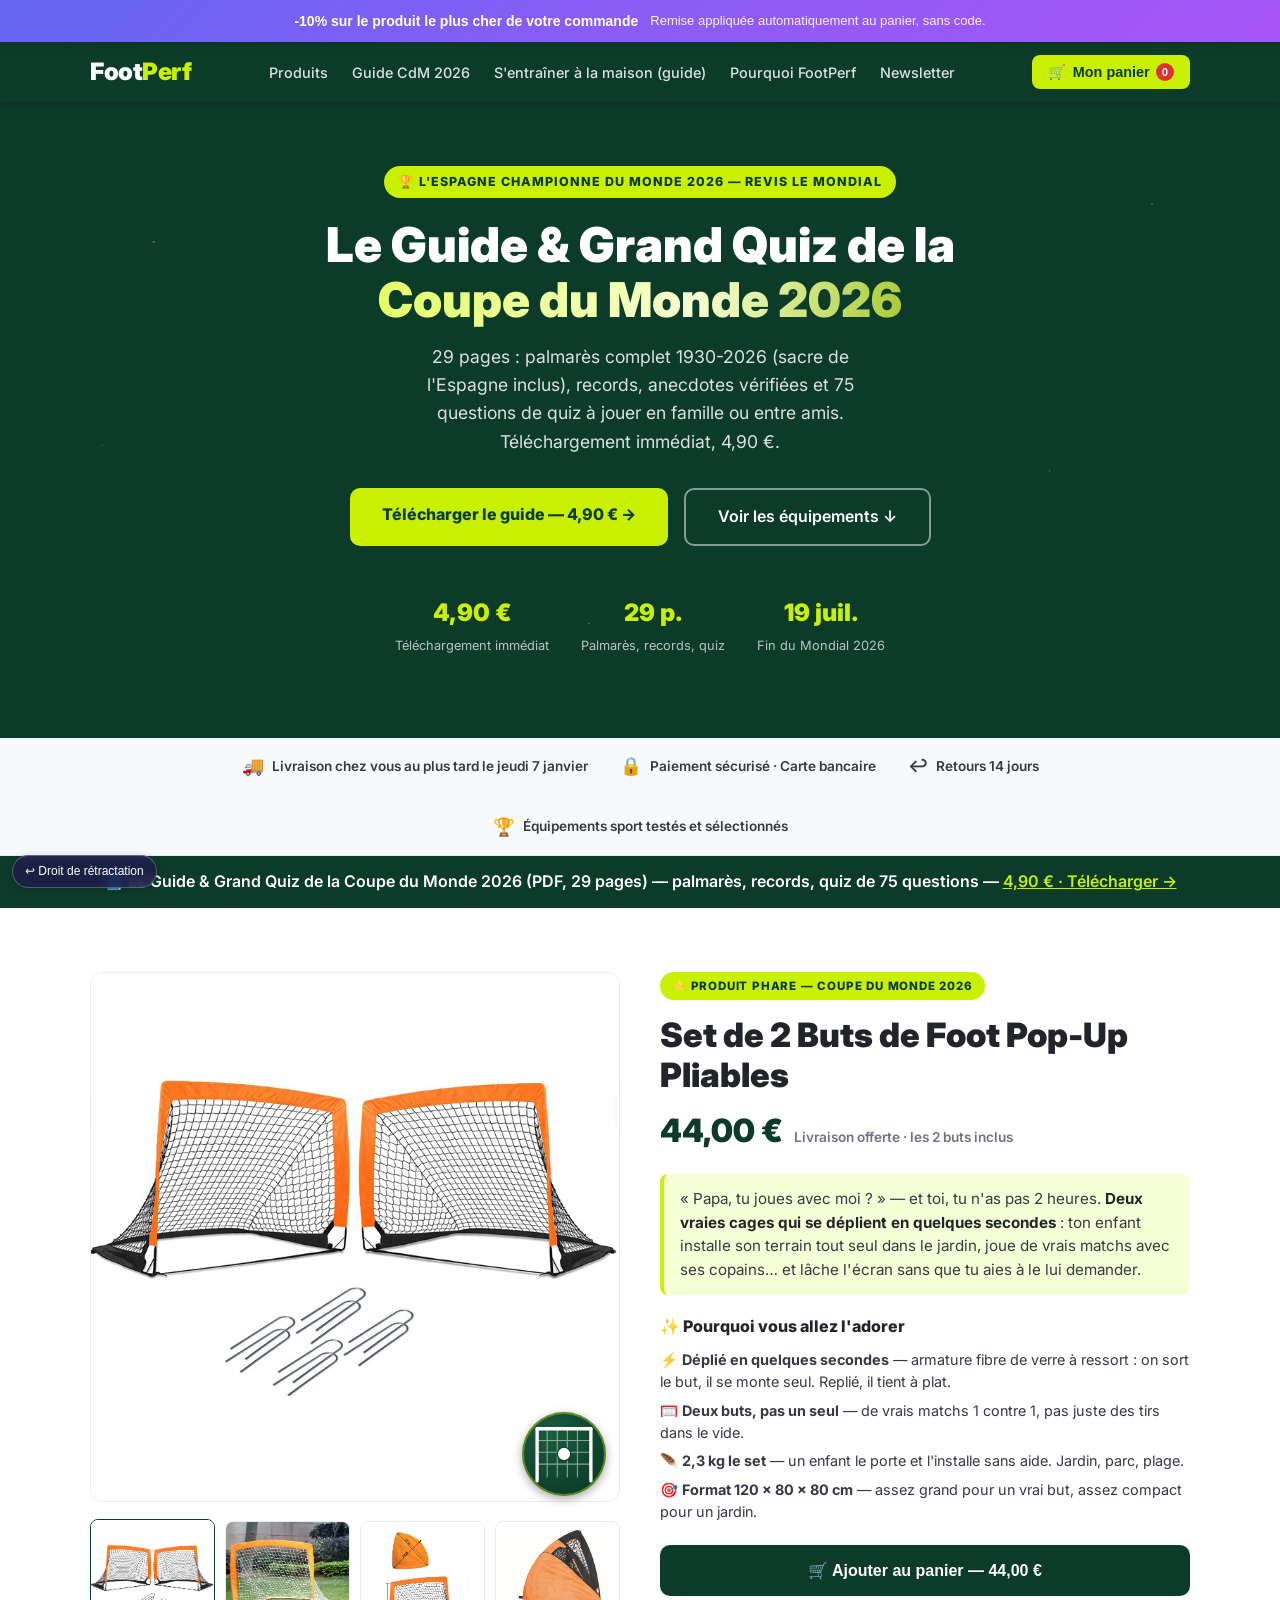
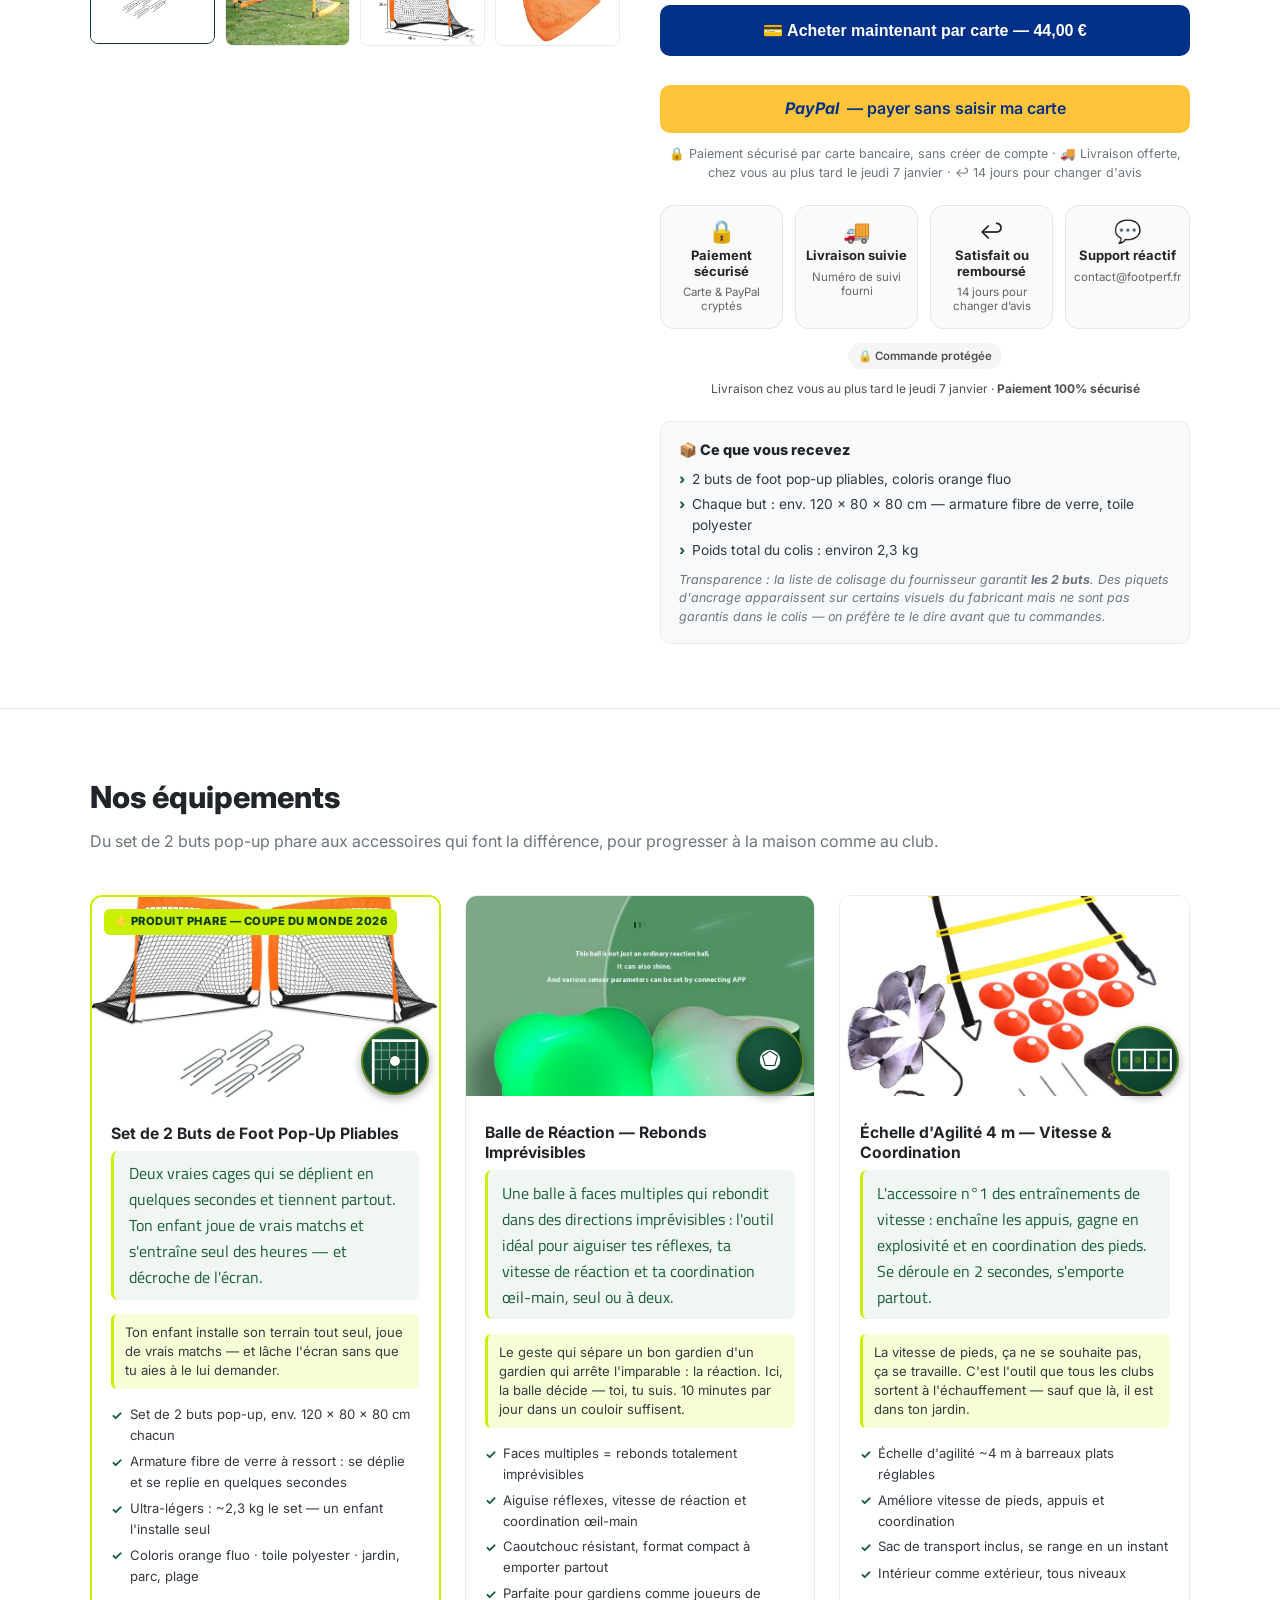
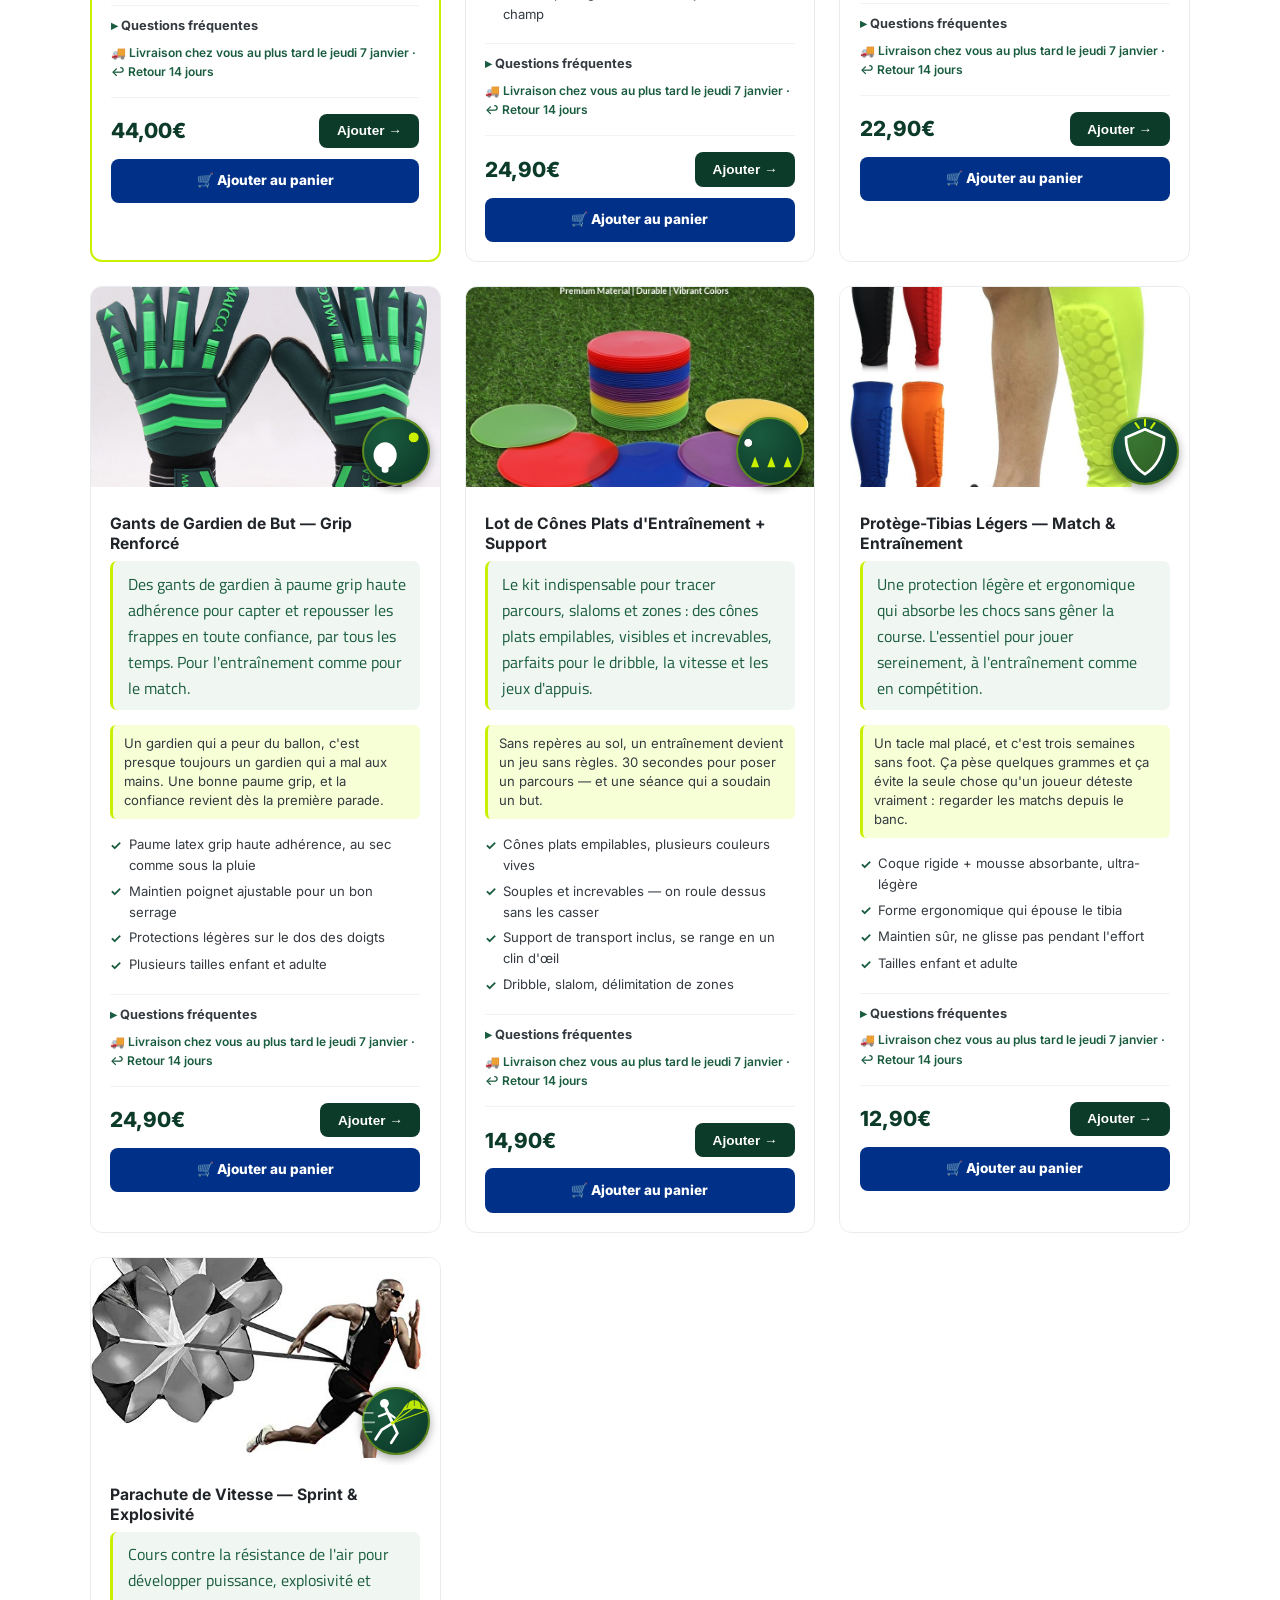
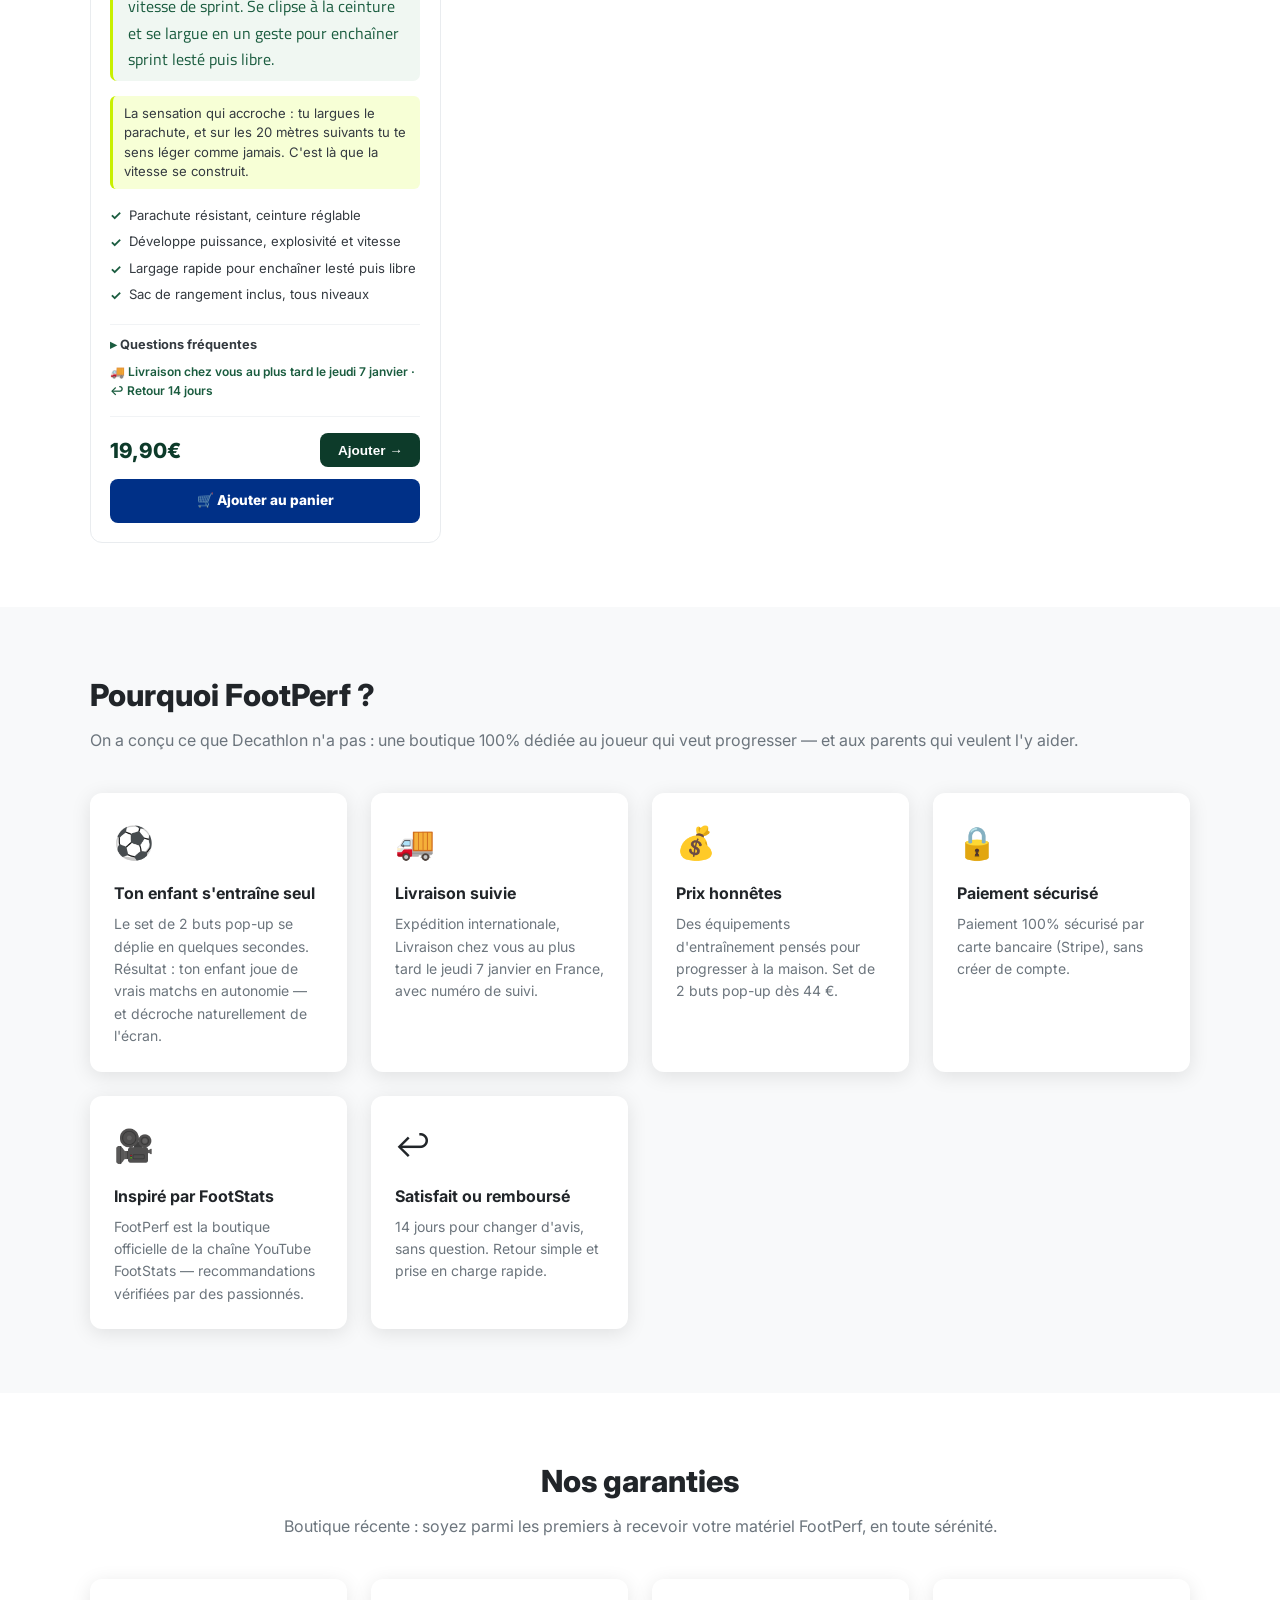
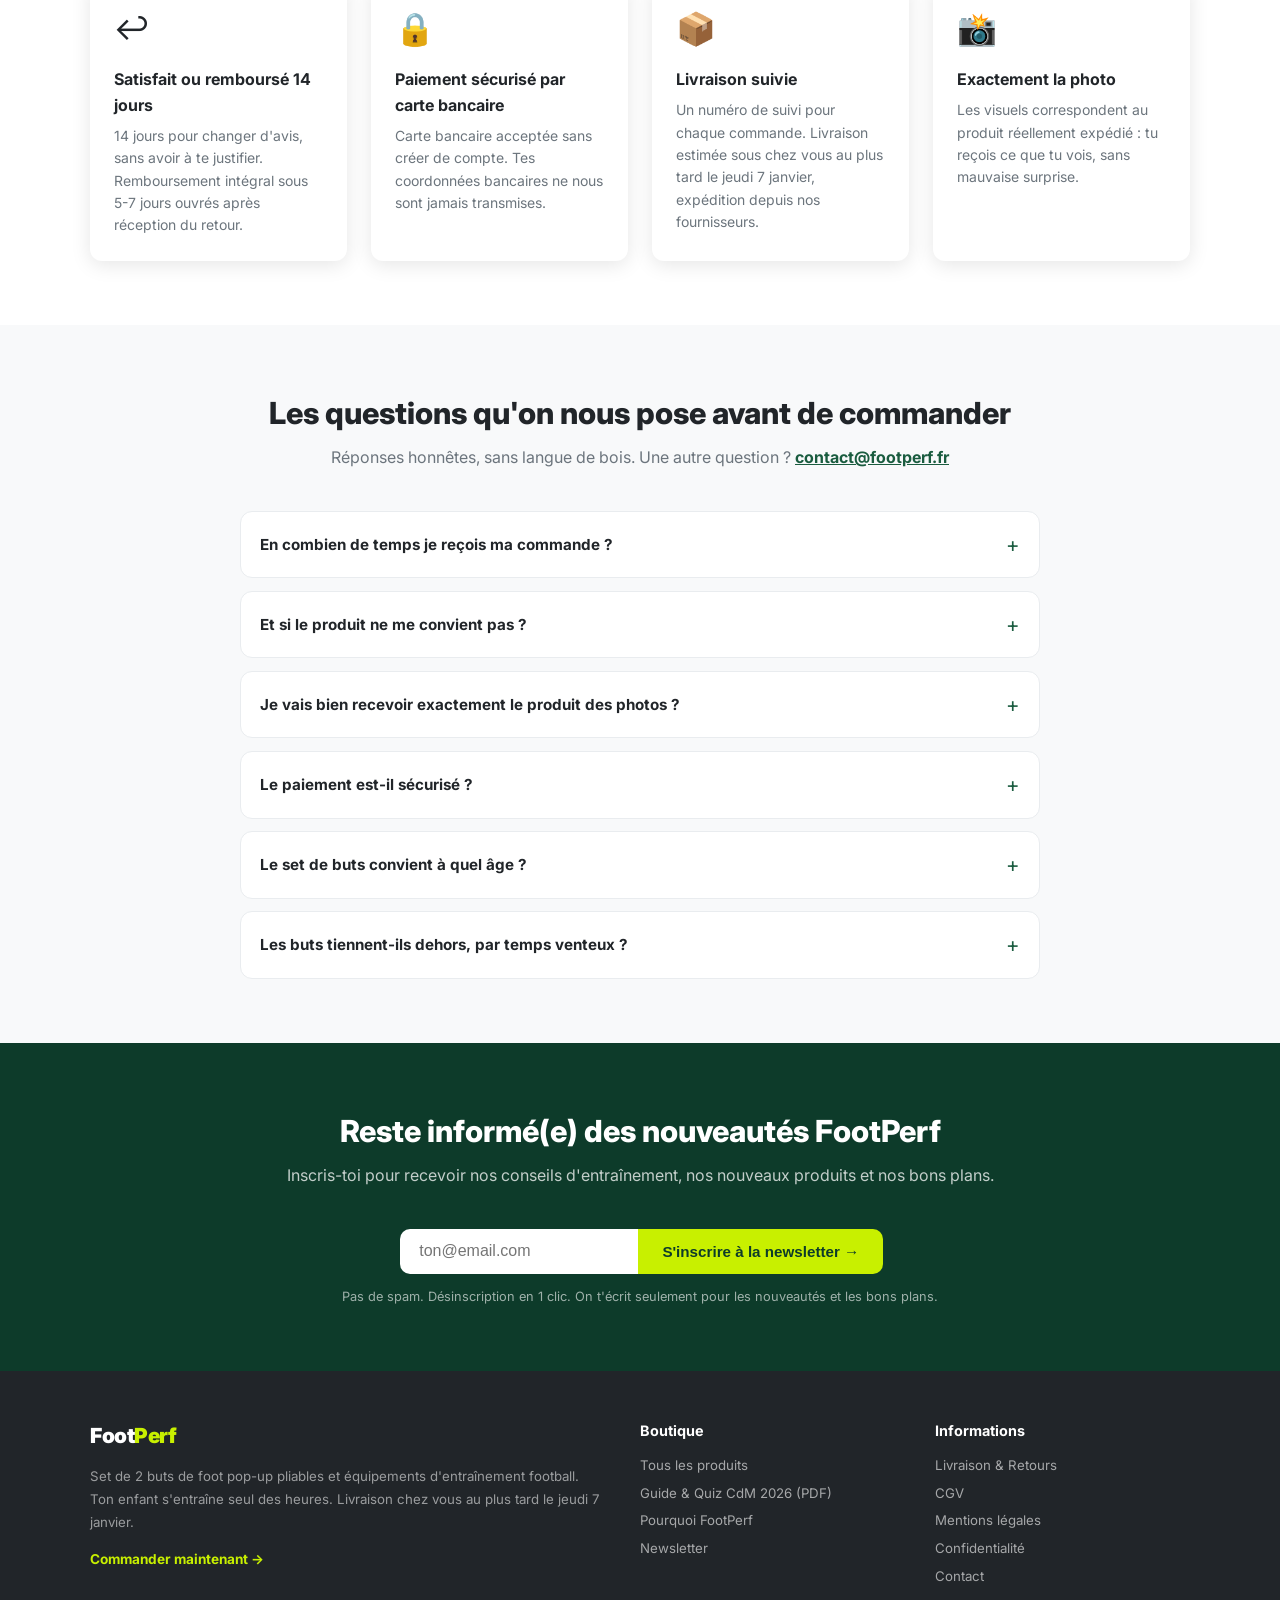
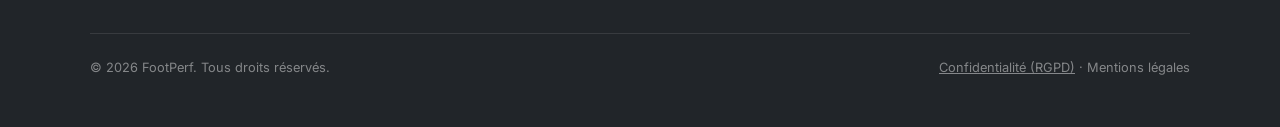
==== index.html @ 06ba89dc "Fix rendu mobile pages de vente : pastille retractation, rail CB, en-tetes, prix, CGV - bos-retracta" ====
﻿<!DOCTYPE html>
<html lang="fr">
<head>
  <meta name="p:domain_verify" content="f614497d2de644c79407472c67655ab1"/>
  <meta charset="UTF-8">
  <meta name="viewport" content="width=device-width, initial-scale=1.0">
  <title>FootPerf — Set de 2 Buts de Foot Pop-Up Pliables | Coupe du Monde 2026</title>
  <link rel="icon" href="data:image/svg+xml,<svg xmlns=%22http://www.w3.org/2000/svg%22 viewBox=%220 0 100 100%22><text y=%22.9em%22 font-size=%2290%22>⚽</text></svg>">
  <meta name="description" content="Set de 2 buts de foot pop-up pliables : ton enfant s'entraîne seul des heures et décroche de l'écran. Équipements d'entraînement football, Coupe du Monde 2026. Livraison estimée 12 à 20 jours ouvrés. Marque FootPerf.">
  <meta property="og:title" content="FootPerf — Set de 2 Buts de Foot Pop-Up Pliables | Coupe du Monde 2026">
  <meta property="og:description" content="Ton enfant s'entraîne seul des heures et décroche de l'écran. Set de 2 buts pop-up pliables, montés en quelques secondes. Livraison estimée 12 à 20 jours ouvrés, paiement 100% sécurisé.">
  <meta property="og:image" content="https://footperf.fr/img/but-popup-pliable.jpg">
  <meta property="og:url" content="https://footperf.fr/">
  <link rel="canonical" href="https://footperf.fr/">
  <link rel="preconnect" href="https://fonts.googleapis.com">
  <link rel="preconnect" href="https://fonts.gstatic.com" crossorigin>
  <link href="https://fonts.googleapis.com/css2?family=Inter:wght@400;500;600;700;800;900&family=Titillium+Web:wght@400;600&display=swap" rel="stylesheet">
  <style>
    *, *::before, *::after { box-sizing: border-box; margin: 0; padding: 0; }
    :root {
      --green: #0d3b2a;
      --green-light: #1a5c3f;
      --lime: #c8f000;
      --white: #ffffff;
      --gray-50: #f8f9fa;
      --gray-100: #f1f3f5;
      --gray-200: #e9ecef;
      --gray-600: #6c757d;
      --gray-800: #343a40;
      --gray-900: #212529;
      --red: #e03131;
      --radius: 12px;
      --shadow: 0 4px 20px rgba(0,0,0,0.10);
      --shadow-lg: 0 8px 40px rgba(0,0,0,0.14);
    }
    html { scroll-behavior: smooth; }
    body { font-family: 'Inter', sans-serif; color: var(--gray-900); background: var(--white); font-size: 16px; line-height: 1.6; }

    /* NAV */
    nav { background: var(--green); color: var(--white); padding: 0 1.5rem; position: sticky; top: 0; z-index: 100; box-shadow: 0 2px 12px rgba(0,0,0,0.25); }
    .nav-inner { max-width: 1100px; margin: 0 auto; display: flex; align-items: center; justify-content: space-between; height: 60px; }
    .logo { font-size: 1.5rem; font-weight: 900; color: var(--white); text-decoration: none; letter-spacing: -0.5px; }
    .logo span { color: var(--lime); }
    .nav-links { display: flex; gap: 1.5rem; }
    .nav-links a { color: rgba(255,255,255,0.85); text-decoration: none; font-size: 0.9rem; font-weight: 500; transition: color 0.2s; }
    .nav-links a:hover { color: var(--lime); }
    .mobile-cta-nav { display: none; background: var(--lime); color: var(--green); text-decoration: none; font-weight: 800; font-size: 0.8rem; padding: 0.5rem 0.85rem; border-radius: 8px; margin-left: auto; margin-right: 0.6rem; white-space: nowrap; }
    .cart-btn { background: var(--lime); color: var(--green); border: none; border-radius: 8px; padding: 0.5rem 1rem; font-weight: 700; font-size: 0.9rem; cursor: pointer; display: flex; align-items: center; gap: 0.4rem; transition: transform 0.15s; }
    .cart-btn:hover { transform: scale(1.05); }
    .cart-count { background: var(--red); color: white; border-radius: 50%; width: 18px; height: 18px; font-size: 0.7rem; display: flex; align-items: center; justify-content: center; font-weight: 700; }

    /* HERO */
    .hero { background: var(--green); color: var(--white); padding: 4rem 1.5rem 5rem; text-align: center; position: relative; overflow: hidden; }
    .hero::before { content: ''; position: absolute; inset: 0; background: url('https://images.pexels.com/photos/46798/the-ball-stadion-football-the-pitch-46798.jpeg?auto=compress&cs=tinysrgb&w=1400') center/cover; opacity: 0.15; }
    .hero-inner { max-width: 700px; margin: 0 auto; position: relative; }
    .hero-badge { display: inline-block; background: var(--lime); color: var(--green); font-size: 0.78rem; font-weight: 800; text-transform: uppercase; letter-spacing: 1px; padding: 0.35rem 0.9rem; border-radius: 100px; margin-bottom: 1.2rem; }
    .hero h1 { font-size: clamp(1.9rem, 5vw, 3rem); font-weight: 900; line-height: 1.15; margin-bottom: 1rem; }
    .hero h1 em { color: var(--lime); font-style: normal; }
    .hero p { font-size: 1.1rem; color: rgba(255,255,255,0.85); margin-bottom: 2rem; max-width: 500px; margin-left: auto; margin-right: auto; }
    .hero-cta { display: flex; gap: 1rem; justify-content: center; flex-wrap: wrap; }
    .btn-primary { background: var(--lime); color: var(--green); padding: 0.9rem 2rem; border-radius: 10px; font-weight: 800; font-size: 1rem; text-decoration: none; transition: transform 0.15s, box-shadow 0.15s; display: inline-block; }
    .btn-primary:hover { transform: translateY(-2px); box-shadow: 0 6px 20px rgba(200,240,0,0.4); }
    .btn-outline { background: transparent; color: var(--white); border: 2px solid rgba(255,255,255,0.5); padding: 0.9rem 2rem; border-radius: 10px; font-weight: 600; font-size: 1rem; text-decoration: none; transition: all 0.15s; display: inline-block; }
    .btn-outline:hover { border-color: var(--white); background: rgba(255,255,255,0.1); }
    .hero-stats { display: flex; gap: 2rem; justify-content: center; margin-top: 3rem; flex-wrap: wrap; }
    .hero-stat { text-align: center; }
    .hero-stat strong { display: block; font-size: 1.5rem; font-weight: 900; color: var(--lime); }
    .hero-stat span { font-size: 0.8rem; color: rgba(255,255,255,0.7); }

    /* TRUST BAR */
    .trust-bar { background: var(--gray-50); border-bottom: 1px solid var(--gray-200); padding: 0.9rem 1.5rem; }
    .trust-inner { max-width: 1100px; margin: 0 auto; display: flex; justify-content: center; gap: 2rem; flex-wrap: wrap; }
    .trust-item { display: flex; align-items: center; gap: 0.5rem; font-size: 0.85rem; font-weight: 600; color: var(--gray-800); }
    .trust-icon { font-size: 1.1rem; }

    /* SECTIONS */
    section { padding: 4rem 1.5rem; }
    .section-title { font-size: clamp(1.4rem, 3vw, 1.9rem); font-weight: 800; margin-bottom: 0.5rem; }
    .section-sub { color: var(--gray-600); font-size: 1rem; margin-bottom: 2.5rem; }
    .container { max-width: 1100px; margin: 0 auto; }

    /* PRODUCTS */
    #produits { background: var(--white); }
    .products-grid { display: grid; grid-template-columns: repeat(auto-fill, minmax(300px, 1fr)); gap: 1.5rem; }
    .product-card { border: 1px solid var(--gray-200); border-radius: var(--radius); overflow: hidden; transition: box-shadow 0.2s, transform 0.2s; background: var(--white); }
    .product-card:hover { box-shadow: var(--shadow-lg); transform: translateY(-3px); }
    .product-card.hero-product { border: 2px solid var(--lime); position: relative; }
    .hero-badge-card { position: absolute; top: 12px; left: 12px; background: var(--lime); color: var(--green); font-size: 0.7rem; font-weight: 800; text-transform: uppercase; padding: 0.25rem 0.6rem; border-radius: 6px; letter-spacing: 0.5px; z-index: 2; }
    .bundle-badge { position: absolute; top: 12px; left: 12px; background: #ff6b00; color: white; font-size: 0.7rem; font-weight: 800; text-transform: uppercase; padding: 0.25rem 0.6rem; border-radius: 6px; z-index: 2; }
    .product-img { width: 100%; height: 200px; object-fit: cover; background: var(--gray-100); }
    .photo-pending-tag { display: block; background: #fff3cd; color: #7a4d00; font-size: 0.72rem; font-weight: 700; text-align: center; padding: 0.4rem 0.6rem; border-bottom: 1px solid #f0ad4e; }
    .product-body { padding: 1.2rem; }
    .product-name { font-size: 0.98rem; font-weight: 700; margin-bottom: 0.4rem; line-height: 1.3; }
    .product-desc { font-size: 0.85rem; color: var(--gray-600); margin-bottom: 0.9rem; line-height: 1.5; }
    .product-features { list-style: none; margin-bottom: 1rem; }
    .product-features li { font-size: 0.82rem; color: var(--gray-800); padding: 0.15rem 0; display: flex; align-items: flex-start; gap: 0.4rem; }
    .product-features li::before { content: '✓'; color: var(--green-light); font-weight: 700; flex-shrink: 0; margin-top: 0.05rem; }
    .product-footer { display: flex; align-items: center; justify-content: space-between; margin-top: 1rem; border-top: 1px solid var(--gray-100); padding-top: 1rem; }
    .price-block { display: flex; align-items: baseline; gap: 0.5rem; }
    .price { font-size: 1.3rem; font-weight: 800; color: var(--green); }
    .add-to-cart { background: var(--green); color: var(--white); border: none; border-radius: 8px; padding: 0.6rem 1.1rem; font-weight: 700; font-size: 0.85rem; cursor: pointer; transition: background 0.15s, transform 0.15s; white-space: nowrap; }
    .add-to-cart:hover { background: var(--green-light); transform: scale(1.04); }
    .soon-tag { background: var(--gray-200); color: var(--gray-600); font-weight: 700; font-size: 0.8rem; padding: 0.5rem 0.9rem; border-radius: 8px; white-space: nowrap; }
    .delivery-tag { font-size: 0.75rem; color: var(--green-light); font-weight: 600; margin-top: 0.4rem; }

    /* BIENTÔT AU CATALOGUE — chips compacts (pas de grandes cartes grises sous le produit phare) */
    .coming-soon { margin-top: 2.5rem; padding-top: 1.6rem; border-top: 1px solid var(--gray-200); }
    .coming-soon-title { font-size: 0.9rem; font-weight: 700; color: var(--gray-600); margin-bottom: 0.9rem; text-transform: uppercase; letter-spacing: 0.4px; }
    .coming-soon-list { display: flex; flex-wrap: wrap; gap: 0.6rem; margin-bottom: 1rem; }
    .coming-soon-chip { display: flex; align-items: center; gap: 0.5rem; background: var(--gray-50); border: 1px solid var(--gray-200); border-radius: 100px; padding: 0.5rem 1rem; font-size: 0.85rem; color: var(--gray-800); }
    .coming-soon-chip strong { color: var(--gray-900); }
    .coming-soon-chip span { color: var(--gray-600); font-size: 0.8rem; }
    .coming-soon-cta { display: inline-block; color: var(--green-light); font-weight: 700; font-size: 0.9rem; text-decoration: none; }
    .coming-soon-cta:hover { text-decoration: underline; }

    /* WHY SECTION */
    #pourquoi { background: var(--gray-50); }
    .why-grid { display: grid; grid-template-columns: repeat(auto-fill, minmax(240px, 1fr)); gap: 1.5rem; }
    .why-card { background: var(--white); border-radius: var(--radius); padding: 1.5rem; box-shadow: var(--shadow); }
    .why-icon { font-size: 2rem; margin-bottom: 0.8rem; }
    .why-title { font-size: 1rem; font-weight: 700; margin-bottom: 0.4rem; }
    .why-desc { font-size: 0.875rem; color: var(--gray-600); }

    /* EMAIL CAPTURE */
    #newsletter { background: var(--green); color: var(--white); text-align: center; }
    #newsletter .section-title { color: var(--white); }
    #newsletter .section-sub { color: rgba(255,255,255,0.75); }
    .email-form { display: flex; max-width: 480px; margin: 0 auto; gap: 0; }
    .email-input { flex: 1; padding: 0.85rem 1.2rem; border: none; border-radius: 10px 0 0 10px; font-size: 1rem; outline: none; }
    .email-submit { background: var(--lime); color: var(--green); border: none; padding: 0.85rem 1.5rem; font-weight: 800; font-size: 0.95rem; cursor: pointer; border-radius: 0 10px 10px 0; white-space: nowrap; transition: opacity 0.15s; }
    .email-submit:hover { opacity: 0.9; }
    .email-note { font-size: 0.8rem; color: rgba(255,255,255,0.6); margin-top: 0.8rem; }
    .email-success { display: none; color: var(--lime); font-weight: 700; font-size: 1.1rem; margin-top: 1rem; }

    /* FOOTER */
    footer { background: var(--gray-900); color: rgba(255,255,255,0.7); padding: 3rem 1.5rem; font-size: 0.875rem; }
    .footer-inner { max-width: 1100px; margin: 0 auto; }
    .footer-grid { display: grid; grid-template-columns: 2fr 1fr 1fr; gap: 2.5rem; margin-bottom: 2.5rem; }
    .footer-brand .logo { font-size: 1.3rem; }
    .footer-brand p { margin-top: 0.8rem; line-height: 1.7; color: rgba(255,255,255,0.55); font-size: 0.83rem; }
    .footer-col h4 { color: var(--white); font-size: 0.9rem; font-weight: 700; margin-bottom: 0.8rem; }
    .footer-col a { display: block; color: rgba(255,255,255,0.6); text-decoration: none; margin-bottom: 0.4rem; font-size: 0.83rem; transition: color 0.15s; }
    .footer-col a:hover { color: var(--lime); }
    .footer-bottom { border-top: 1px solid rgba(255,255,255,0.1); padding-top: 1.5rem; display: flex; justify-content: space-between; align-items: center; flex-wrap: wrap; gap: 1rem; }
    .footer-bottom p { font-size: 0.8rem; color: rgba(255,255,255,0.45); }
    .footstats-link { display: flex; align-items: center; gap: 0.5rem; color: var(--lime); text-decoration: none; font-weight: 700; font-size: 0.85rem; }

    /* GARANTIES / REASSURANCE */
    #avis-clients { background: var(--white); }
    .avis-header { text-align: center; margin-bottom: 2.5rem; }

    /* LEGAL PAGES */
    .legal-section { display: none; padding: 4rem 1.5rem; }
    .legal-section.active { display: block; }
    .legal-section h2 { font-size: 1.5rem; font-weight: 800; margin-bottom: 1.5rem; }
    .legal-section h3 { font-size: 1rem; font-weight: 700; margin: 1.5rem 0 0.5rem; }
    .legal-section p, .legal-section li { font-size: 0.9rem; color: var(--gray-800); line-height: 1.8; margin-bottom: 0.5rem; }
    .legal-section ul { padding-left: 1.5rem; }
    .back-btn { background: var(--green); color: white; border: none; border-radius: 8px; padding: 0.6rem 1.2rem; font-weight: 600; cursor: pointer; margin-bottom: 2rem; font-size: 0.9rem; }

    /* CART MODAL */
    .modal-overlay { display: none; position: fixed; inset: 0; background: rgba(0,0,0,0.55); z-index: 200; align-items: flex-start; justify-content: flex-end; padding: 1rem; }
    .modal-overlay.open { display: flex; }
    .cart-modal { background: var(--white); border-radius: var(--radius); width: 100%; max-width: 420px; max-height: 90vh; overflow-y: auto; box-shadow: var(--shadow-lg); margin-top: 70px; }
    .cart-header { display: flex; justify-content: space-between; align-items: center; padding: 1.2rem 1.5rem; border-bottom: 1px solid var(--gray-200); }
    .cart-header h3 { font-size: 1.1rem; font-weight: 800; }
    .close-btn { background: none; border: none; font-size: 1.4rem; cursor: pointer; color: var(--gray-600); }
    .cart-items { padding: 1rem 1.5rem; min-height: 80px; }
    .cart-empty { text-align: center; padding: 2rem 0; color: var(--gray-600); font-size: 0.9rem; }
    .cart-item { display: flex; align-items: flex-start; gap: 1rem; padding: 0.8rem 0; border-bottom: 1px solid var(--gray-100); }
    .cart-item-img { width: 56px; height: 56px; object-fit: cover; border-radius: 8px; background: var(--gray-100); flex-shrink: 0; }
    .cart-item-info { flex: 1; min-width: 0; }
    .cart-item-name { font-size: 0.85rem; font-weight: 600; line-height: 1.3; margin-bottom: 0.2rem; }
    .cart-item-price { font-size: 0.85rem; font-weight: 700; color: var(--green); }
    .cart-item-qty { display: flex; align-items: center; gap: 0.5rem; margin-top: 0.4rem; }
    .qty-btn { background: var(--gray-100); border: none; border-radius: 4px; width: 24px; height: 24px; font-size: 1rem; cursor: pointer; font-weight: 700; }
    .cart-item-qty span { font-size: 0.85rem; font-weight: 600; min-width: 1.5rem; text-align: center; }
    .remove-item { background: none; border: none; color: var(--gray-600); cursor: pointer; font-size: 0.75rem; margin-left: auto; padding: 0.25rem; flex-shrink: 0; }
    .cart-footer { padding: 1.2rem 1.5rem; border-top: 1px solid var(--gray-200); }
    .cart-total { display: flex; justify-content: space-between; align-items: center; font-size: 1rem; font-weight: 800; margin-bottom: 1rem; }
    .checkout-btn { width: 100%; background: var(--green); color: white; border: none; border-radius: 10px; padding: 1rem; font-size: 1rem; font-weight: 800; cursor: pointer; transition: background 0.15s; }
    .checkout-btn:hover { background: var(--green-light); }
    .buy-now-btn { width: 100%; background: #003087; color: white; border: none; border-radius: 8px; padding: 0.7rem 1rem; font-size: 0.85rem; font-weight: 800; cursor: pointer; transition: background 0.15s, transform 0.15s; margin-top: 0.7rem; }
    .buy-now-btn:hover { background: #001c64; transform: scale(1.02); }
    .cart-note { font-size: 0.78rem; color: var(--gray-600); text-align: center; margin-top: 0.8rem; }

    /* CHECKOUT MODAL */
    .checkout-modal { background: var(--white); border-radius: var(--radius); width: 100%; max-width: 520px; max-height: 90vh; overflow-y: auto; box-shadow: var(--shadow-lg); margin-top: 60px; }
    .checkout-form { padding: 1.5rem; }
    .form-group { margin-bottom: 1rem; }
    .form-group label { display: block; font-size: 0.85rem; font-weight: 600; margin-bottom: 0.35rem; color: var(--gray-800); }
    .form-group input, .form-group textarea, .form-group select { width: 100%; padding: 0.75rem 1rem; border: 1.5px solid var(--gray-200); border-radius: 8px; font-size: 0.95rem; font-family: inherit; outline: none; transition: border-color 0.15s; }
    .form-group input:focus, .form-group textarea:focus { border-color: var(--green); }
    .form-row { display: grid; grid-template-columns: 1fr 1fr; gap: 1rem; }
    .order-summary { background: var(--gray-50); border-radius: 8px; padding: 1rem; margin-bottom: 1.2rem; font-size: 0.85rem; }
    .order-summary h4 { font-weight: 700; margin-bottom: 0.6rem; }
    .order-line { display: flex; justify-content: space-between; margin-bottom: 0.3rem; }
    .order-total { display: flex; justify-content: space-between; font-weight: 800; margin-top: 0.6rem; padding-top: 0.6rem; border-top: 1px solid var(--gray-200); font-size: 0.95rem; }
    .shopify-note { background: #fff3cd; border: 1px solid #ffc107; border-radius: 8px; padding: 0.8rem 1rem; font-size: 0.82rem; margin-bottom: 1rem; color: #856404; }
    .shopify-note strong { display: block; margin-bottom: 0.2rem; }
    .submit-order { width: 100%; background: var(--green); color: white; border: none; border-radius: 10px; padding: 1rem; font-size: 1rem; font-weight: 800; cursor: pointer; transition: background 0.15s; margin-top: 0.5rem; }
    .submit-order:hover { background: var(--green-light); }
    .order-success { display: none; text-align: center; padding: 2rem 1.5rem; }
    .order-success h3 { color: var(--green); font-size: 1.3rem; margin-bottom: 0.8rem; }

    /* ===== KIT CONVERSION BOS (13/07/2026) ===== */
    /* Fiche produit phare */
    #hero-produit { background: var(--white); border-bottom: 1px solid var(--gray-200); }
    .fiche-grid { display: grid; grid-template-columns: 1fr 1fr; gap: 2.5rem; align-items: start; }
    @media (max-width: 900px) { .fiche-grid { grid-template-columns: 1fr; gap: 1.5rem; } }
    .fiche-main-img { width: 100%; aspect-ratio: 1/1; object-fit: cover; border-radius: var(--radius); border: 1px solid var(--gray-200); background: var(--gray-50); }
    .fiche-thumbs { display: grid; grid-template-columns: repeat(4, 1fr); gap: 0.6rem; margin-top: 0.7rem; }
    .fiche-thumbs img { width: 100%; aspect-ratio: 1/1; object-fit: cover; border-radius: 8px; border: 1px solid var(--gray-200); cursor: pointer; background: var(--gray-50); transition: border-color 0.15s, transform 0.15s; }
    .fiche-thumbs img:hover, .fiche-thumbs img.active { border-color: var(--green); transform: translateY(-2px); }
    .fiche-eyebrow { display: inline-block; background: var(--lime); color: var(--green); font-size: 0.72rem; font-weight: 800; text-transform: uppercase; letter-spacing: 0.8px; padding: 0.3rem 0.75rem; border-radius: 100px; margin-bottom: 0.9rem; }
    .fiche-title { font-size: clamp(1.5rem, 3.2vw, 2.1rem); font-weight: 900; line-height: 1.2; margin-bottom: 0.6rem; }
    .fiche-price-row { display: flex; align-items: baseline; gap: 0.7rem; margin-bottom: 1.1rem; flex-wrap: wrap; }
    .fiche-price { font-size: 2rem; font-weight: 900; color: var(--green); }
    .fiche-price-note { font-size: 0.85rem; color: var(--gray-600); font-weight: 600; }
    .bos-kit-benefit { background: #f7ffd6; border-left: 4px solid var(--lime); border-radius: 8px; padding: 0.85rem 1rem; font-size: 0.95rem; line-height: 1.55; color: var(--gray-800); margin-bottom: 1.2rem; }
    .bos-kit-benefit strong { color: var(--gray-900); }
    .bos-kit-bullets { margin-bottom: 1.4rem; }
    .bos-kit-bullets h3 { font-size: 1rem; font-weight: 800; margin-bottom: 0.6rem; }
    .bos-kit-bullets ul { list-style: none; display: grid; gap: 0.45rem; }
    .bos-kit-bullets li { font-size: 0.9rem; line-height: 1.5; color: var(--gray-800); }
    .fiche-actions { display: grid; gap: 0.6rem; margin-bottom: 0.8rem; }
    .fiche-add { width: 100%; background: var(--green); color: var(--white); border: none; border-radius: 10px; padding: 1rem; font-size: 1rem; font-weight: 800; cursor: pointer; transition: background 0.15s, transform 0.15s; }
    .fiche-add:hover { background: var(--green-light); transform: translateY(-1px); }
    .fiche-paypal { width: 100%; background: #003087; color: white; border: none; border-radius: 10px; padding: 1rem; font-size: 1rem; font-weight: 800; cursor: pointer; transition: background 0.15s, transform 0.15s; }
    .fiche-paypal:hover { background: #001c64; transform: translateY(-1px); }
    .checkout-stripe { text-align: center; }
    .cta-micro-note { font-size: 0.78rem; color: var(--gray-600); text-align: center; line-height: 1.5; }
    .bos-kit-included { background: var(--gray-50); border: 1px solid var(--gray-200); border-radius: 10px; padding: 1rem 1.1rem; margin-top: 1.4rem; }
    .bos-kit-included h4, .bos-kit-included summary { font-size: 0.9rem; font-weight: 800; margin-bottom: 0.5rem; cursor: default; }
    .bos-kit-included ul { list-style: none; display: grid; gap: 0.3rem; }
    .bos-kit-included li { font-size: 0.86rem; color: var(--gray-800); line-height: 1.5; display: flex; gap: 0.45rem; }
    .bos-kit-included li::before { content: '›'; color: var(--green-light); font-weight: 800; }
    .bos-kit-honest { font-size: 0.78rem; color: var(--gray-600); margin-top: 0.6rem; line-height: 1.5; font-style: italic; }

    /* Carte catalogue enrichie */
    .card-benefit { background: #f7ffd6; border-left: 3px solid var(--lime); border-radius: 6px; padding: 0.55rem 0.7rem; font-size: 0.82rem; line-height: 1.45; color: var(--gray-800); margin-bottom: 0.8rem; }
    details.card-faq { margin-top: 0.7rem; border-top: 1px solid var(--gray-100); padding-top: 0.6rem; }
    details.card-faq summary { font-size: 0.8rem; font-weight: 700; color: var(--gray-800); cursor: pointer; list-style: none; }
    details.card-faq summary::-webkit-details-marker { display: none; }
    details.card-faq summary::before { content: '▸ '; color: var(--green-light); }
    details.card-faq[open] summary::before { content: '▾ '; }
    details.card-faq .faq-a { font-size: 0.8rem; color: var(--gray-600); line-height: 1.5; margin-top: 0.5rem; }
    details.card-faq .faq-q { font-size: 0.8rem; font-weight: 700; color: var(--gray-800); margin-top: 0.6rem; }

    /* FAQ objections */
    #faq { background: var(--gray-50); }
    .faq-list { display: grid; gap: 0.8rem; max-width: 800px; margin: 0 auto; }
    .faq-item { background: var(--white); border: 1px solid var(--gray-200); border-radius: var(--radius); padding: 1rem 1.2rem; }
    .faq-item summary { font-weight: 700; font-size: 0.95rem; cursor: pointer; list-style: none; display: flex; justify-content: space-between; gap: 1rem; align-items: center; }
    .faq-item summary::-webkit-details-marker { display: none; }
    .faq-item summary::after { content: '+'; font-size: 1.3rem; font-weight: 400; color: var(--green-light); flex-shrink: 0; }
    .faq-item[open] summary::after { content: '−'; }
    .faq-item p { font-size: 0.9rem; color: var(--gray-600); line-height: 1.65; margin-top: 0.7rem; }

    /* RESPONSIVE */
    @media (max-width: 768px) {
      .nav-links { display: none; }
      .mobile-cta-nav { display: inline-block; }
      /* BOS 27/07/2026 — en-tete mobile : logo + "Commander" + panier ne tenaient pas dans
         390px (aucun gap, aucun retrecissement) => le bouton lime demarrait collé au "f" de
         "FootPerf" et le panier passait sur 2 lignes. On donne un vrai espacement et on
         laisse le logo/le CTA se reduire au lieu de se chevaucher. */
      .nav-inner { gap: 10px; }
      .logo { font-size: 1.25rem; flex: 0 0 auto; }
      .mobile-cta-nav { margin-right: 0; font-size: 0.78rem; padding: 0.45rem 0.7rem; }
      .cart-btn { white-space: nowrap; padding: 0.45rem 0.75rem; font-size: 0.85rem; flex: 0 0 auto; }
      .footer-grid { grid-template-columns: 1fr; gap: 1.5rem; }
      .email-form { flex-direction: column; }
      .email-input { border-radius: 10px; }
      .email-submit { border-radius: 10px; }
      .trust-inner { gap: 1rem; }
      .hero-stats { gap: 1.5rem; }
      .form-row { grid-template-columns: 1fr; }
    }
    @media (max-width: 480px) {
      .cart-modal, .checkout-modal { max-width: 100%; border-radius: var(--radius) var(--radius) 0 0; margin-top: auto; }
      .modal-overlay { align-items: flex-end; padding: 0; }
      /* BOS 27/07/2026 — sur les petits ecrans (iPhone 390px), "Mon panier" en toutes lettres
         faisait deborder l'en-tete. L'icone + le compteur suffisent (convention e-commerce),
         et le libelle complet reste lu par les lecteurs d'ecran via aria-label. */
      nav { padding: 0 1rem; }
      .cart-label { display: none; }
    }

    /* ============================================================
       BOS — ANIMATIONS THÉMATIQUES FOOT (16/07/2026)
       SVG inline + CSS keyframes uniquement. Badge circulaire discret
       en coin de chaque photo produit, jamais sur boutons/prix/texte.
       ============================================================ */
    .bos-prod-media { position: relative; overflow: hidden; }
    .bos-anim-produit {
      position: absolute;
      width: 68px;
      height: 68px;
      bottom: 10px;
      right: 10px;
      border-radius: 50%;
      background: radial-gradient(circle at 34% 28%, #1a5c3f, #0d3b2a 78%);
      box-shadow: 0 3px 10px rgba(0,0,0,.35), inset 0 0 0 2px rgba(200,240,0,.4);
      overflow: hidden;
      pointer-events: none;
      z-index: 1;
    }
    .bos-anim-produit svg { display: block; width: 100%; height: 100%; }
    #hero-produit .bos-anim-produit { width: 84px; height: 84px; bottom: 14px; right: 14px; }
    [class*="bos-anim-"] * { transform-box: fill-box; transform-origin: center; }

    /* --- but-popup : ballon qui rentre dans le but + filet qui tremble --- */
    .bos-anim-but .bos-ball { animation: bosBallGoal 5s ease-in-out infinite; }
    .bos-anim-but .bos-net { animation: bosNetShake 5s ease-in-out infinite; }
    @keyframes bosBallGoal {
      0%, 55%  { transform: translate(0%, 0%) scale(1); opacity: 1; }
      63%      { transform: translate(15%, -22%) scale(.8); opacity: 1; }
      68%      { transform: translate(15%, -22%) scale(.55); opacity: .55; }
      72%      { transform: translate(0%, 0%) scale(1); opacity: 1; }
      100%     { transform: translate(0%, 0%) scale(1); opacity: 1; }
    }
    @keyframes bosNetShake {
      0%, 58%, 76%, 100% { transform: none; }
      61% { transform: translateX(3%) skewX(3deg); }
      64% { transform: translateX(-3%) skewX(-3deg); }
      67% { transform: translateX(2%) skewX(2deg); }
      70% { transform: none; }
    }

    /* --- échelle d'agilité : pas qui s'allument séquentiellement --- */
    .bos-anim-echelle .bos-step { opacity: .22; animation: bosStepGlow 4.5s ease-in-out infinite; }
    .bos-anim-echelle .s1 { animation-delay: 0s; }
    .bos-anim-echelle .s2 { animation-delay: .32s; }
    .bos-anim-echelle .s3 { animation-delay: .64s; }
    .bos-anim-echelle .s4 { animation-delay: .96s; }
    @keyframes bosStepGlow {
      0%, 82%, 100% { opacity: .22; transform: scale(1); }
      9%  { opacity: 1; transform: scale(1.3); }
      20% { opacity: .22; transform: scale(1); }
    }

    /* --- balle de réaction : rebonds imprévisibles --- */
    .bos-anim-balle .bos-rball { animation: bosBallBounce 4.8s ease-in-out infinite; }
    @keyframes bosBallBounce {
      0%   { transform: translate(-14%, -28%) scale(1,1); }
      18%  { transform: translate(10%, 8%) scale(1.05,.9); }
      22%  { transform: translate(13%, 13%) scale(1.18,.7); }
      28%  { transform: translate(6%, -8%) scale(.95,1.05); }
      48%  { transform: translate(-16%, -32%) scale(1,1); }
      64%  { transform: translate(-12%, 6%) scale(1.05,.9); }
      68%  { transform: translate(-15%, 12%) scale(1.18,.7); }
      76%  { transform: translate(-4%, -10%) scale(.95,1.05); }
      100% { transform: translate(-14%, -28%) scale(1,1); }
    }

    /* --- gants de gardien : le ballon arrive, le gant se resserre --- */
    .bos-anim-gants .bos-gk-ball { animation: bosBallToGlove 5.2s ease-in-out infinite; }
    .bos-anim-gants .bos-glove { animation: bosGloveCatch 5.2s ease-in-out infinite; }
    @keyframes bosBallToGlove {
      0%, 50%  { transform: translate(0%,0%) scale(1); opacity: 1; }
      58%      { transform: translate(-95%, 75%) scale(.82); opacity: 1; }
      64%      { transform: translate(-115%, 90%) scale(.65); opacity: .5; }
      70%      { transform: translate(0%,0%) scale(1); opacity: 1; }
      100%     { transform: translate(0%,0%) scale(1); opacity: 1; }
    }
    @keyframes bosGloveCatch {
      0%, 54%   { transform: scale(1); }
      60%       { transform: scale(1.2); }
      68%, 100% { transform: scale(1); }
    }

    /* --- cônes de marquage : le ballon slalome --- */
    .bos-anim-cones .bos-slalom-ball { animation: bosSlalom 5.5s ease-in-out infinite; }
    @keyframes bosSlalom {
      0%   { transform: translate(0%, 0%); }
      20%  { transform: translate(80%, 95%); }
      40%  { transform: translate(160%, -40%); }
      60%  { transform: translate(240%, 95%); }
      80%  { transform: translate(300%, -20%); }
      100% { transform: translate(0%, 0%); }
    }

    /* --- protège-tibias : bouclier qui pulse + impact --- */
    .bos-anim-tibias .bos-shield-g { animation: bosShieldPulse 4.6s ease-in-out infinite; }
    .bos-anim-tibias .bos-spark { animation: bosSparkFlash 4.6s ease-in-out infinite; }
    @keyframes bosShieldPulse { 0%, 100% { transform: scale(1); } 50% { transform: scale(1.09); } }
    @keyframes bosSparkFlash {
      0%, 42%, 100% { opacity: 0; }
      47%, 55% { opacity: 1; }
      61% { opacity: 0; }
    }

    /* --- parachute de vitesse : coureur + lignes de vitesse --- */
    .bos-anim-parachute .bos-runner-g { animation: bosRunBob 4.4s ease-in-out infinite; }
    .bos-anim-parachute .bos-chute-g { animation: bosChuteSway 3.8s ease-in-out infinite; transform-origin: 45px 53px; }
    @keyframes bosChuteSway { 0%,100% { transform: rotate(-3deg); } 50% { transform: rotate(3deg); } }
    .bos-anim-parachute .bos-speedlines line { animation: bosSpeedStream 4.2s linear infinite; }
    .bos-anim-parachute .bos-speedlines line:nth-child(2) { animation-delay: 1.1s; }
    .bos-anim-parachute .bos-speedlines line:nth-child(3) { animation-delay: 2.2s; }
    @keyframes bosRunBob {
      0%, 100% { transform: translate(0,0) rotate(0deg); }
      25%      { transform: translate(3%, -4%) rotate(-3deg); }
      50%      { transform: translate(0,0) rotate(0deg); }
      75%      { transform: translate(-3%, -4%) rotate(3deg); }
    }
    @keyframes bosSpeedStream {
      0%   { transform: translateX(0%); opacity: .1; }
      45%  { opacity: .6; }
      100% { transform: translateX(-160%); opacity: 0; }
    }

    /* --- trophée CDM 2026 : brille + pulse doux --- */
    .bos-anim-trophy .bos-trophy-wrap { animation: bosTrophyPulse 5s ease-in-out infinite; }
    .bos-anim-trophy .bos-shine { animation: bosShineSweep 5s ease-in-out infinite; }
    @keyframes bosTrophyPulse { 0%, 100% { transform: scale(1); } 50% { transform: scale(1.07); } }
    @keyframes bosShineSweep {
      0%   { transform: translate(-190%, 0) skewX(-20deg); }
      26%  { transform: translate(280%, 0) skewX(-20deg); }
      100% { transform: translate(280%, 0) skewX(-20deg); }
    }

    @media (prefers-reduced-motion: reduce) {
      .bos-anim-produit * { animation: none !important; }
    }
  </style>
<link rel="stylesheet" href="bos-modern.css?v=3">
<script src="bos-promo.js?v=7h"></script>
</head>
<body>

<!-- NAVIGATION -->
<nav>
  <div class="nav-inner">
    <a href="#" class="logo" onclick="showMain(); return false;">Foot<span>Perf</span></a>
    <div class="nav-links">
      <a href="#produits" onclick="showMain()">Produits</a>
      <a href="coupe-du-monde-2026/">Guide CdM 2026</a>
            <a href="s-entrainer-au-foot-a-la-maison.html">S'entraîner à la maison (guide)</a>
      <a href="#pourquoi" onclick="showMain()">Pourquoi FootPerf</a>
      <a href="#newsletter" onclick="showMain()">Newsletter</a>
    </div>
    <a href="#produits" class="mobile-cta-nav">Commander →</a>
    <button class="cart-btn" onclick="openCart()" aria-label="Mon panier">
      🛒 <span class="cart-label">Mon panier</span> <span class="cart-count" id="cartCount">0</span>
    </button>
  </div>
</nav>

<!-- MAIN CONTENT -->
<div id="mainContent">

  <!-- HERO -->
  <section class="hero">
    <div class="hero-inner">
      <div class="hero-badge">🏆 L'Espagne championne du monde 2026 — revis le Mondial</div>
      <h1>Le Guide &amp; Grand Quiz de la <em>Coupe du Monde 2026</em></h1>
      <p>29 pages : palmarès complet 1930-2026 (sacre de l'Espagne inclus), records, anecdotes vérifiées et 75 questions de quiz à jouer en famille ou entre amis. Téléchargement immédiat, 4,90&nbsp;€.</p>
      <div class="hero-cta">
        <a href="coupe-du-monde-2026/" class="btn-primary">Télécharger le guide — 4,90 € →</a>
        <a href="#produits" class="btn-outline">Voir les équipements ↓</a>
      </div>
      <div class="hero-stats">
        <div class="hero-stat"><strong>4,90&nbsp;€</strong><span>Téléchargement immédiat</span></div>
        <div class="hero-stat"><strong>29 p.</strong><span>Palmarès, records, quiz</span></div>
        <div class="hero-stat"><strong>19 juil.</strong><span>Fin du Mondial 2026</span></div>
      </div>
    </div>
  </section>

  <!-- TRUST BAR -->
  <div class="trust-bar">
    <div class="trust-inner">
      <div class="trust-item"><span class="trust-icon">🚚</span> Livraison 12 à 20 jours ouvrés</div>
      <div class="trust-item"><span class="trust-icon">🔒</span> Paiement sécurisé · Carte bancaire</div>
      <div class="trust-item"><span class="trust-icon">↩️</span> Retours 14 jours</div>
      <div class="trust-item"><span class="trust-icon">🏆</span> Équipements sport testés et sélectionnés</div>
    </div>
  </div>

  <!-- BANNIÈRE GUIDE CDM 2026 (produit numérique) -->
  <a href="coupe-du-monde-2026/" style="display:block;background:var(--green);color:var(--white);text-align:center;padding:0.9rem 1rem;font-weight:600;text-decoration:none;line-height:1.45">
    📘 Le Guide &amp; Grand Quiz de la Coupe du Monde 2026 (PDF, 29 pages) — palmarès, records, quiz de 75 questions — <span style="color:var(--lime);text-decoration:underline">4,90&nbsp;€ · Télécharger →</span>
  </a>

  <!-- ============================================================
       FICHE PRODUIT PHARE (kit conversion BOS — 13/07/2026)
       ⚠️ §12.23 : visuels = photos RÉELLES du SKU CJ expédié (CJJT126614301AZ),
       specs = fiche fournisseur (polyester + fibre de verre, 120x80x80 cm,
       2,27 kg, coloris orange fluo, colisage : 2 buts). Aucune promesse inventée.
       ============================================================ -->
  <section id="hero-produit">
    <div class="container">
      <div class="fiche-grid">

        <!-- Colonne visuels -->
        <div>
          <div class="bos-prod-media">
            <img src="img/but-popup-pliable.jpg" alt="Set de 2 buts de foot pop-up pliables orange — produit réellement expédié" class="fiche-main-img" id="ficheMainImg">
            <div class="bos-anim-produit bos-anim-but" aria-hidden="true">
              <svg viewBox="0 0 100 100" preserveAspectRatio="xMidYMid meet">
                <g class="bos-net" stroke="#ffffff" stroke-width="1.3" opacity=".5">
                  <line x1="30" y1="20" x2="30" y2="78"/><line x1="42" y1="20" x2="42" y2="78"/>
                  <line x1="54" y1="20" x2="54" y2="78"/><line x1="66" y1="20" x2="66" y2="78"/>
                  <line x1="18" y1="34" x2="82" y2="34"/><line x1="18" y1="48" x2="82" y2="48"/><line x1="18" y1="62" x2="82" y2="62"/>
                </g>
                <g stroke="#ffffff" stroke-width="4" fill="none" stroke-linecap="round">
                  <line x1="18" y1="20" x2="18" y2="82"/><line x1="82" y1="20" x2="82" y2="82"/><line x1="18" y1="20" x2="82" y2="20"/>
                </g>
                <circle class="bos-ball" cx="50" cy="50" r="8" fill="#ffffff" stroke="#0d3b2a" stroke-width="1.4"/>
              </svg>
            </div>
          </div>
          <div class="fiche-thumbs">
            <img src="img/but-popup-pliable.jpg" alt="Les 2 buts pop-up" class="active" onclick="setFicheImg(this)">
            <img src="img/but-cj-lifestyle.jpg" alt="But pop-up monté sur pelouse" onclick="setFicheImg(this)">
            <img src="img/but-cj-dimensions.jpg" alt="Dimensions du but pop-up" onclick="setFicheImg(this)">
            <img src="img/but-cj-replie.jpg" alt="But pop-up replié à plat" onclick="setFicheImg(this)">
          </div>
        </div>

        <!-- Colonne achat -->
        <div>
          <span class="fiche-eyebrow">⭐ Produit phare — Coupe du Monde 2026</span>
          <h2 class="fiche-title">Set de 2 Buts de Foot Pop-Up Pliables</h2>
          <div class="fiche-price-row">
            <span class="fiche-price">44,00 €</span>
            <span class="fiche-price-note">Livraison offerte · les 2 buts inclus</span>
          </div>

          <p class="bos-kit-benefit">
            « Papa, tu joues avec moi&nbsp;? » — et toi, tu n'as pas 2 heures.
            <strong>Deux vraies cages qui se déplient en quelques secondes</strong>&nbsp;: ton enfant installe son terrain
            tout seul dans le jardin, joue de vrais matchs avec ses copains… et lâche l'écran sans que tu aies à le lui demander.
          </p>

          <div class="bos-kit-bullets">
            <h3>✨ Pourquoi vous allez l'adorer</h3>
            <ul>
              <li>⚡ <strong>Déplié en quelques secondes</strong> — armature fibre de verre à ressort : on sort le but, il se monte seul. Replié, il tient à plat.</li>
              <li>🥅 <strong>Deux buts, pas un seul</strong> — de vrais matchs 1 contre 1, pas juste des tirs dans le vide.</li>
              <li>🪶 <strong>2,3 kg le set</strong> — un enfant le porte et l'installe sans aide. Jardin, parc, plage.</li>
              <li>🎯 <strong>Format 120 × 80 × 80 cm</strong> — assez grand pour un vrai but, assez compact pour un jardin.</li>
            </ul>
          </div>

          <!-- Clé produit pour bos-stripe.js (findProductKey échoue sur index.html) -->
          <span data-stripe-product="buts-pop-up" hidden></span>

          <div class="fiche-actions">
            <button class="fiche-add" onclick="addToCart('buts-pop-up')">🛒 Ajouter au panier — 44,00 €</button>
            <button class="fiche-paypal" data-bos-cb data-bos-price="44" data-bos-key="buts-pop-up" onclick="bosProductCB(this)">💳 Acheter maintenant par carte — 44,00 €</button>
            <div class="checkout-stripe"></div>
          </div>
          <p class="cta-micro-note">🔒 Paiement sécurisé par carte bancaire, sans créer de compte · 🚚 Livraison offerte, estimée 12 à 20 jours ouvrés · ↩️ 14 jours pour changer d'avis</p>

          <div id="bos-trust-mount"></div>

          <div class="bos-kit-included">
            <h4>📦 Ce que vous recevez</h4>
            <ul>
              <li>2 buts de foot pop-up pliables, coloris orange fluo</li>
              <li>Chaque but : env. 120 × 80 × 80 cm — armature fibre de verre, toile polyester</li>
              <li>Poids total du colis : environ 2,3 kg</li>
            </ul>
            <p class="bos-kit-honest">Transparence : la liste de colisage du fournisseur garantit <strong>les 2 buts</strong>. Des piquets d'ancrage apparaissent sur certains visuels du fabricant mais ne sont pas garantis dans le colis — on préfère te le dire avant que tu commandes.</p>
          </div>
        </div>

      </div>
    </div>
  </section>

  <!-- PRODUITS -->
  <section id="produits">
    <div class="container">
      <h2 class="section-title">Nos équipements</h2>
      <p class="section-sub">Du set de 2 buts pop-up phare aux accessoires qui font la différence, pour progresser à la maison comme au club.</p>
      <div class="products-grid" id="productsGrid">
        <!-- Rempli par JS -->
      </div>
      <div class="coming-soon" id="comingSoon">
        <p class="coming-soon-title">Bientôt au catalogue</p>
        <div class="coming-soon-list" id="comingSoonList"><!-- Rempli par JS --></div>
        <a href="#newsletter" class="coming-soon-cta" onclick="showMain()">🔔 Être prévenu(e) dès leur arrivée →</a>
      </div>
    </div>
  </section>

  <!-- POURQUOI FOOTPERF -->
  <section id="pourquoi">
    <div class="container">
      <h2 class="section-title">Pourquoi FootPerf ?</h2>
      <p class="section-sub">On a conçu ce que Decathlon n'a pas : une boutique 100% dédiée au joueur qui veut progresser — et aux parents qui veulent l'y aider.</p>
      <div class="why-grid">
        <div class="why-card">
          <div class="why-icon">⚽</div>
          <div class="why-title">Ton enfant s'entraîne seul</div>
          <div class="why-desc">Le set de 2 buts pop-up se déplie en quelques secondes. Résultat : ton enfant joue de vrais matchs en autonomie — et décroche naturellement de l'écran.</div>
        </div>
        <div class="why-card">
          <div class="why-icon">🚚</div>
          <div class="why-title">Livraison suivie</div>
          <div class="why-desc">Expédition internationale, livraison estimée 12 à 20 jours ouvrés en France, avec numéro de suivi.</div>
        </div>
        <div class="why-card">
          <div class="why-icon">💰</div>
          <div class="why-title">Prix honnêtes</div>
          <div class="why-desc">Des équipements d'entraînement pensés pour progresser à la maison. Set de 2 buts pop-up dès 44 €.</div>
        </div>
        <div class="why-card">
          <div class="why-icon">🔒</div>
          <div class="why-title">Paiement sécurisé</div>
          <div class="why-desc">Paiement 100% sécurisé par carte bancaire (Stripe), sans créer de compte.</div>
        </div>
        <div class="why-card">
          <div class="why-icon">🎥</div>
          <div class="why-title">Inspiré par FootStats</div>
          <div class="why-desc">FootPerf est la boutique officielle de la chaîne YouTube FootStats — recommandations vérifiées par des passionnés.</div>
        </div>
        <div class="why-card">
          <div class="why-icon">↩️</div>
          <div class="why-title">Satisfait ou remboursé</div>
          <div class="why-desc">14 jours pour changer d'avis, sans question. Retour simple et prise en charge rapide.</div>
        </div>
      </div>
    </div>
  </section>

  <!-- GARANTIES / REASSURANCE -->
  <section id="avis-clients">
    <div class="container">
      <div class="avis-header">
        <h2 class="section-title">Nos garanties</h2>
        <p class="section-sub">Boutique récente&nbsp;: soyez parmi les premiers à recevoir votre matériel FootPerf, en toute sérénité.</p>
      </div>
      <div class="why-grid">
        <div class="why-card">
          <div class="why-icon">↩️</div>
          <div class="why-title">Satisfait ou remboursé 14 jours</div>
          <div class="why-desc">14 jours pour changer d'avis, sans avoir à te justifier. Remboursement intégral sous 5-7 jours ouvrés après réception du retour.</div>
        </div>
        <div class="why-card">
          <div class="why-icon">🔒</div>
          <div class="why-title">Paiement sécurisé par carte bancaire</div>
          <div class="why-desc">Carte bancaire acceptée sans créer de compte. Tes coordonnées bancaires ne nous sont jamais transmises.</div>
        </div>
        <div class="why-card">
          <div class="why-icon">📦</div>
          <div class="why-title">Livraison suivie</div>
          <div class="why-desc">Un numéro de suivi pour chaque commande. Livraison estimée sous 12 à 20 jours ouvrés, expédition depuis nos fournisseurs.</div>
        </div>
        <div class="why-card">
          <div class="why-icon">📸</div>
          <div class="why-title">Exactement la photo</div>
          <div class="why-desc">Les visuels correspondent au produit réellement expédié&nbsp;: tu reçois ce que tu vois, sans mauvaise surprise.</div>
        </div>
      </div>
    </div>
  </section>

  <!-- FAQ OBJECTIONS (kit conversion BOS — 13/07/2026) -->
  <section id="faq">
    <div class="container">
      <div class="avis-header">
        <h2 class="section-title">Les questions qu'on nous pose avant de commander</h2>
        <p class="section-sub">Réponses honnêtes, sans langue de bois. Une autre question&nbsp;? <a href="mailto:contact@footperf.fr" style="color:var(--green-light);font-weight:700">contact@footperf.fr</a></p>
      </div>
      <div class="faq-list">
        <details class="faq-item">
          <summary>En combien de temps je reçois ma commande ?</summary>
          <p>Comptez <strong>12 à 20 jours ouvrés</strong>. On joue franc-jeu : nos équipements sont expédiés depuis nos fournisseurs internationaux (Chine), ce qui nous permet de vous proposer le set de 2 buts à 44 €, livraison comprise. Vous recevez un numéro de suivi dès l'expédition. Si vous avez besoin du matériel pour demain, ce n'est pas la bonne boutique — et on préfère vous le dire tout de suite.</p>
        </details>
        <details class="faq-item">
          <summary>Et si le produit ne me convient pas ?</summary>
          <p><strong>14 jours pour changer d'avis</strong>, sans avoir à vous justifier (article L221-18 du Code de la consommation). Vous nous écrivez à contact@footperf.fr, on vous envoie une étiquette de retour, et vous êtes remboursé intégralement sous 5 à 7 jours ouvrés après réception du retour.</p>
        </details>
        <details class="faq-item">
          <summary>Je vais bien recevoir exactement le produit des photos ?</summary>
          <p>Oui. Les photos de cette page sont <strong>les photos du produit réellement expédié</strong> par notre fournisseur — pas des images de synthèse ni des visuels d'un autre modèle. Le set de buts est <strong>orange fluo</strong>, tel qu'il apparaît sur les photos. Si le produit reçu ne correspond pas, envoyez-nous une photo : remplacement ou remboursement immédiat.</p>
        </details>
        <details class="faq-item">
          <summary>Le paiement est-il sécurisé ?</summary>
          <p>Oui. Le paiement se fait par <strong>carte bancaire via Stripe</strong>, sur une page chiffrée. Vos coordonnées bancaires ne transitent jamais par notre site et ne nous sont jamais transmises.</p>
        </details>
        <details class="faq-item">
          <summary>Le set de buts convient à quel âge ?</summary>
          <p>Chaque but mesure environ <strong>120 cm de large sur 80 cm de haut</strong>. C'est le format idéal pour les enfants et ados (env. 4-14 ans) qui jouent dans un jardin, un parc ou sur une plage — et pour les adultes qui veulent travailler la précision de leur frappe. Le set entier pèse ~2,3 kg : un enfant l'installe seul.</p>
        </details>
        <details class="faq-item">
          <summary>Les buts tiennent-ils dehors, par temps venteux ?</summary>
          <p>La toile est en polyester et l'armature en fibre de verre : ils sont conçus pour l'extérieur (jardin, herbe, sable) et ne rouillent pas. Honnêtement : ce sont des buts <strong>pop-up ultra-légers</strong> (2,3 kg le set), donc par vent fort, il faut les lester ou les ancrer au sol — comme tous les buts pop-up du marché. Ils se replient à plat en quelques secondes, on les rentre en fin de partie.</p>
        </details>
      </div>
    </div>
  </section>

  <!-- EMAIL CAPTURE -->
  <section id="newsletter">
    <div class="container">
      <h2 class="section-title">Reste informé(e) des nouveautés FootPerf</h2>
      <p class="section-sub">Inscris-toi pour recevoir nos conseils d'entraînement, nos nouveaux produits et nos bons plans.</p>
      <form class="email-form" id="emailForm" action="https://api.web3forms.com/submit" method="POST">
        <input type="hidden" name="access_key" value="d97a8c73-b827-48bb-b437-e053a73fdb7e">
        <input type="hidden" name="subject" value="FootPerf — Inscription newsletter">
        <input type="hidden" name="from_name" value="FootPerf">
        <input type="hidden" name="source" value="footperf-newsletter">
        <input type="checkbox" name="botcheck" style="display:none !important" tabindex="-1" autocomplete="off">
        <input type="email" name="email" class="email-input" id="emailInput" placeholder="ton@email.com" required>
        <button type="submit" class="email-submit">S'inscrire à la newsletter →</button>
      </form>
      <div class="email-success" id="emailSuccess">Merci ! Tu es inscrit(e) à la newsletter FootPerf.</div>
      <p class="email-note">Pas de spam. Désinscription en 1 clic. On t'écrit seulement pour les nouveautés et les bons plans.</p>
    </div>
  </section>

</div><!-- end mainContent -->

<!-- LEGAL SECTIONS (cachées par défaut) -->
<div id="legalCgv" class="legal-section container">
  <button class="back-btn" onclick="showMain()">← Retour à la boutique</button>
  <h2>Conditions Générales de Vente</h2>
  <p><strong>Vendeur :</strong> FootPerf — Contact : contact@footperf.fr<!-- SIRET et adresse à renseigner dès disponibles --></p>
  <h3>1. Objet</h3>
  <p>Les présentes conditions générales de vente régissent les relations contractuelles entre FootPerf et tout acheteur souhaitant acquérir les produits proposés sur ce site.</p>
  <h3>2. Produits</h3>
  <p>Les produits vendus sont des accessoires d'entraînement sportif à usage général. Ils ne constituent pas des dispositifs médicaux.</p>
  <h3>3. Prix</h3>
  <p>Les prix sont indiqués en euros TTC. FootPerf se réserve le droit de modifier ses prix à tout moment.</p>
  <h3>4. Commande</h3>
  <p>La commande est validée après confirmation du paiement. Un email de confirmation est envoyé à l'adresse fournie.</p>
  <h3>5. Livraison</h3>
  <p>Livraison en France métropolitaine sous 12 à 20 jours ouvrés. Les délais sont indicatifs. En cas de retard exceptionnel, le client sera informé.</p>
  <h3>6. Droit de rétractation (14 jours)</h3>
  <p>Conformément à l'article L221-18 du Code de la consommation, le client dispose d'un délai de 14 jours à compter de la réception du bien pour exercer son droit de rétractation, sans avoir à justifier de motifs ni à payer de pénalités. Les frais de retour sont à la charge du vendeur pour tout produit défectueux ou non-conforme.</p>
  <h3>7. Propriété intellectuelle</h3>
  <p>Tous les éléments du site (textes, images, logo FootPerf) sont la propriété de FootPerf.</p>
  <h3>8. Données personnelles</h3>
  <p>Les données collectées sont utilisées uniquement pour le traitement des commandes et l'envoi de communications commerciales. Conformément au RGPD, vous pouvez exercer vos droits en contactant : contact@footperf.fr</p>
  <p>Pour le détail complet (données collectées, finalités, bases légales, durées de conservation, prestataires), consultez notre <a href="politique-confidentialite.html">Politique de confidentialité</a>.</p>
  <h3>9. Litiges</h3>
  <p>En cas de litige non résolu à l'amiable, le consommateur peut recourir au service de médiation de la consommation. Tribunal compétent : France.</p>
  <p><em>Dernière mise à jour : Juin 2026</em></p>
</div>

<div id="legalLivraison" class="legal-section container">
  <button class="back-btn" onclick="showMain()">← Retour à la boutique</button>
  <h2>Livraison et Retours</h2>
  <h3>Délais de livraison</h3>
  <p style="background:#fff3cd;border-left:4px solid #f0ad4e;padding:.75rem 1rem;border-radius:6px;margin:1.5rem 0"><strong>Bon à savoir :</strong> Nos produits sont expédiés depuis nos fournisseurs internationaux. Comptez environ 12 à 20 jours ouvrés pour la réception, avec un numéro de suivi fourni dès l'expédition.</p>
  <p>Tous nos produits sont expédiés depuis nos fournisseurs internationaux. Le délai de livraison standard en France métropolitaine est de <strong>12 à 20 jours ouvrés</strong> après confirmation du paiement.</p>
  <h3>Frais de livraison</h3>
  <p>Livraison offerte sur toutes les commandes.</p>
  <h3>Suivi de commande</h3>
  <p>Un numéro de suivi vous est envoyé par email dans les 24-48h après expédition.</p>
  <h3>Politique de retour</h3>
  <p>Vous disposez de <strong>14 jours</strong> à compter de la réception pour retourner votre commande, sans motif. Le produit doit être dans son état d'origine, non utilisé.</p>
  <ul>
    <li>Contactez-nous : contact@footperf.fr</li>
    <li>Nous vous envoyons une étiquette de retour prépayée</li>
    <li>Remboursement intégral sous 5-7 jours ouvrés après réception du retour</li>
  </ul>
  <h3>Produit endommagé ou non-conforme</h3>
  <p>Si votre produit arrive endommagé, prenez une photo et envoyez-la à contact@footperf.fr. Remplacement ou remboursement immédiat.</p>
</div>

<div id="legalMentions" class="legal-section container">
  <button class="back-btn" onclick="showMain()">← Retour à la boutique</button>
  <h2>Mentions Légales</h2>
  <h3>Éditeur du site</h3>
  <p><strong>FootPerf</strong><br>
  Email : contact@footperf.fr<br>
  Statut : Entreprise individuelle (auto-entrepreneur, SIREN 840518187)<br>
  SIRET : en cours d'immatriculation — coordonnées complètes disponibles sur simple demande à contact@footperf.fr.<!-- Renseigner adresse ici dès disponible --></p>
  <h3>Hébergement</h3>
  <p>Ce site est hébergé par <strong>GitHub Pages</strong> (GitHub Inc., 88 Colin P Kelly Jr St, San Francisco, CA 94107, USA).</p>
  <h3>Propriété intellectuelle</h3>
  <p>Le contenu de ce site (textes, structure, logo FootPerf) est protégé. Les photos de produits proviennent de nos fournisseurs et prestataires.</p>
  <h3>Cookies</h3>
  <p>Ce site utilise uniquement un cookie de session pour le panier (stockage local). Aucun cookie tiers, aucune publicité tierce. Mesure d'audience anonyme et sans cookie via Umami (aucune donnée identifiable) — voir notre <a href="politique-confidentialite.html">Politique de confidentialité</a> pour le détail.</p>
  <h3>Médiation de la consommation</h3>
  <p>Conformément aux articles L.612-1 et suivants du Code de la consommation, le consommateur a le droit de recourir gratuitement à un médiateur de la consommation en cas de litige. Le médiateur compétent pour FootPerf sera désigné prochainement ; ses coordonnées (nom et site internet) seront publiées ici dès leur disponibilité.</p>
</div>

<!-- Section avis retirée le 12/07/2026 : boutique sans vente réelle => aucun faux avis (DGCCRF / §12.23). Les vrais avis clients seront ajoutés après les premières commandes livrées. -->

<!-- FOOTER -->
<footer>
  <div class="footer-inner">
    <div class="footer-grid">
      <div class="footer-brand">
        <a href="#" class="logo" onclick="showMain(); return false;" style="color:white">Foot<span style="color:var(--lime)">Perf</span></a>
        <p>Set de 2 buts de foot pop-up pliables et équipements d'entraînement football. Ton enfant s'entraîne seul des heures. Livraison estimée 12 à 20 jours ouvrés.</p>
        <a href="#produits" class="footstats-link" style="margin-top:1rem;display:inline-flex" onclick="showMain()">Commander maintenant →</a>
      </div>
      <div class="footer-col">
        <h4>Boutique</h4>
        <a href="#produits" onclick="showMain()">Tous les produits</a>
        <a href="coupe-du-monde-2026/">Guide &amp; Quiz CdM 2026 (PDF)</a>
        <a href="#pourquoi" onclick="showMain()">Pourquoi FootPerf</a>
        <a href="#newsletter" onclick="showMain()">Newsletter</a>
      </div>
      <div class="footer-col">
        <h4>Informations</h4>
        <a href="#" onclick="showLegal('legalLivraison'); return false;">Livraison & Retours</a>
        <a href="#" onclick="showLegal('legalCgv'); return false;">CGV</a>
        <a href="#" onclick="showLegal('legalMentions'); return false;">Mentions légales</a>
        <a href="politique-confidentialite.html">Confidentialité</a>
        <a href="mailto:contact@footperf.fr">Contact</a>
      </div>
    </div>
    <div class="footer-bottom">
      <p>© 2026 FootPerf. Tous droits réservés.</p>
      <p><a href="politique-confidentialite.html" style="color:inherit">Confidentialité (RGPD)</a> · Mentions légales</p>
    </div>
  </div>
</footer>

<!-- PANIER MODAL -->
<div class="modal-overlay" id="cartOverlay" onclick="closeCartOutside(event)">
  <div class="cart-modal" id="cartModal">
    <div class="cart-header">
      <h3>🛒 Mon panier</h3>
      <button class="close-btn" onclick="closeCart()">✕</button>
    </div>
    <div class="cart-items" id="cartItems">
      <div class="cart-empty">Ton panier est vide.</div>
    </div>
    <div class="cart-footer" id="cartFooter" style="display:none">
      <div id="cartPromo" style="display:none;background:#f0fdf4;border:1px solid #bbf7d0;border-radius:8px;padding:6px 12px;margin-bottom:8px;text-align:center;font-size:13px;color:#166534;font-weight:600"></div>
      <div class="cart-total">
        <span>Total</span>
        <span id="cartTotal">0,00€</span>
      </div>
            <label style="display:flex;gap:8px;align-items:flex-start;font-size:0.8rem;color:var(--gray-600);margin-bottom:0.8rem;line-height:1.35;cursor:pointer;text-align:left">
        <input type="checkbox" id="cgv-check" style="margin-top:3px;flex:none">
        <span>J'accepte les <a href="#" onclick="closeCart();showLegal('legalCgv');return false;" style="color:var(--green);font-weight:700;text-decoration:underline">conditions générales de vente</a>.</span>
      </label>
<button class="checkout-btn btn-checkout" type="button" data-bos-cb onclick="bosCartCB(this)">💳 Payer par carte bancaire</button>
      <div id="stripe-btn-container"></div>
      <p class="cart-note">Paiement sécurisé par carte bancaire (Stripe) · Montant débité = total affiché · Livraison 12-20j · Retour 14j</p>
    </div>
  </div>
</div>

<script>
// ============================================================
// CATALOGUE PRODUITS
// ============================================================
// ⚠️ Les `id` DOIVENT correspondre aux clés de /root/bos/fulfillment_products.json (VPS).
// Sinon resolve_products() renvoie « metadata.products non mappés » et AUCUNE commande
// fournisseur n'est créée après paiement. (Bug corrigé le 13/07/2026 : fp-but → buts-pop-up, etc.)
const products = [
  {
    id: 'buts-pop-up',
    name: 'Set de 2 Buts de Foot Pop-Up Pliables',
    shortName: '2 Buts Pop-Up Pliables',
    desc: 'Deux vraies cages qui se déplient en quelques secondes et tiennent partout. Ton enfant joue de vrais matchs et s\'entraîne seul des heures — et décroche de l\'écran.',
    // Specs = fiche fournisseur du SKU réellement expédié (CJJT126614301AZ) — §12.23
    features: ['Set de 2 buts pop-up, env. 120 × 80 × 80 cm chacun', 'Armature fibre de verre à ressort : se déplie et se replie en quelques secondes', 'Ultra-légers : ~2,3 kg le set — un enfant l\'installe seul', 'Coloris orange fluo · toile polyester · jardin, parc, plage'],
    benefit: "Ton enfant installe son terrain tout seul, joue de vrais matchs — et lâche l'écran sans que tu aies à le lui demander.",
    faq: [
      { q: 'Ça convient à quel âge ?', a: 'Format 120 × 80 cm par but : idéal pour les enfants et ados (env. 4-14 ans) au jardin, au parc ou à la plage — et pour les adultes qui travaillent la précision.' },
      { q: 'Ça tient dehors par temps venteux ?', a: 'Conçus pour l\'extérieur (polyester + fibre de verre, ne rouille pas). Honnêtement : à 2,3 kg le set, par vent fort il faut les lester ou les ancrer — comme tous les buts pop-up.' }
    ],
    price: 44.00,
    img: 'img/but-popup-pliable.jpg',
    isHero: true,
    available: true,
    badge: '⭐ Produit phare — Coupe du Monde 2026',
    anim: 'but'
  },
  {
    id: 'balle-de-reaction',
    name: 'Balle de Réaction — Rebonds Imprévisibles',
    shortName: 'Balle de Réaction',
    desc: "Une balle à faces multiples qui rebondit dans des directions imprévisibles : l'outil idéal pour aiguiser tes réflexes, ta vitesse de réaction et ta coordination œil-main, seul ou à deux.",
    features: ["Faces multiples = rebonds totalement imprévisibles", "Aiguise réflexes, vitesse de réaction et coordination œil-main", "Caoutchouc résistant, format compact à emporter partout", "Parfaite pour gardiens comme joueurs de champ"],
    benefit: "Le geste qui sépare un bon gardien d'un gardien qui arrête l'imparable : la réaction. Ici, la balle décide — toi, tu suis. 10 minutes par jour dans un couloir suffisent.",
    faq: [
      { q: 'Il faut être deux pour s\'entraîner ?', a: 'Non. La balle rebondit sur un mur ou au sol dans une direction imprévisible : tu peux t\'entraîner seul, c\'est même l\'usage principal.' },
      { q: 'On peut l\'utiliser à l\'intérieur ?', a: 'Oui, dans un couloir ou un garage. Format compact et caoutchouc : elle rebondit fort, prévois de l\'espace et pas de vase à proximité.' }
    ],
    price: 24.90,
    img: "img/reaction-ball-real.jpg",
    isHero: false,
    available: true,
    badge: '💥 Réflexes',
    anim: 'balle'
  },
  {
    id: 'echelle-agilite',
    name: "Échelle d'Agilité 4 m — Vitesse & Coordination",
    shortName: "Échelle d'Agilité",
    desc: "L'accessoire n°1 des entraînements de vitesse : enchaîne les appuis, gagne en explosivité et en coordination des pieds. Se déroule en 2 secondes, s'emporte partout.",
    features: ["Échelle d'agilité ~4 m à barreaux plats réglables", "Améliore vitesse de pieds, appuis et coordination", "Sac de transport inclus, se range en un instant", "Intérieur comme extérieur, tous niveaux"],
    benefit: "La vitesse de pieds, ça ne se souhaite pas, ça se travaille. C'est l'outil que tous les clubs sortent à l'échauffement — sauf que là, il est dans ton jardin.",
    faq: [
      { q: 'Ça s\'utilise sur quelle surface ?', a: 'Herbe, bitume, parquet de gymnase : les barreaux sont plats, l\'échelle se déroule à même le sol et ne bouge pas pendant les appuis.' },
      { q: 'Quel exercice pour commencer ?', a: 'Un appui par case, aller-retour, 3 séries. Puis deux appuis par case. La progression vient de la cadence, pas de la complexité.' }
    ],
    price: 22.90,
    img: "img/agility-ladder-real.jpg",
    isHero: false,
    available: true,
    badge: '⚡ Vitesse de pieds',
    anim: 'echelle'
  },
  {
    id: 'gants-gardien-pro',
    name: 'Gants de Gardien de But — Grip Renforcé',
    shortName: 'Gants de Gardien',
    desc: "Des gants de gardien à paume grip haute adhérence pour capter et repousser les frappes en toute confiance, par tous les temps. Pour l'entraînement comme pour le match.",
    features: ["Paume latex grip haute adhérence, au sec comme sous la pluie", "Maintien poignet ajustable pour un bon serrage", "Protections légères sur le dos des doigts", "Plusieurs tailles enfant et adulte"],
    benefit: "Un gardien qui a peur du ballon, c'est presque toujours un gardien qui a mal aux mains. Une bonne paume grip, et la confiance revient dès la première parade.",
    faq: [
      { q: 'Comment choisir la taille ?', a: 'Mesure la largeur de la paume en cm et ajoute 1 : tu obtiens la taille gardien (ex. 7 cm ≈ taille 8). Dans le doute, prends au-dessus — un gant trop serré fait mal.' },
      { q: 'Ils s\'utilisent sous la pluie ?', a: 'Oui : la paume latex accroche mieux légèrement humide. Rince-les à l\'eau claire après le match et laisse-les sécher à plat, jamais sur un radiateur.' }
    ],
    price: 24.90,
    img: "img/gk-gloves-real.jpg",
    isHero: false,
    available: true,
    badge: '🧤 Gardien',
    anim: 'gants'
  },
  {
    id: 'cones-de-marquage',
    name: "Lot de Cônes Plats d'Entraînement + Support",
    shortName: "Cônes Plats d'Entraînement",
    desc: "Le kit indispensable pour tracer parcours, slaloms et zones : des cônes plats empilables, visibles et increvables, parfaits pour le dribble, la vitesse et les jeux d'appuis.",
    features: ["Cônes plats empilables, plusieurs couleurs vives", "Souples et increvables — on roule dessus sans les casser", "Support de transport inclus, se range en un clin d'œil", "Dribble, slalom, délimitation de zones"],
    benefit: "Sans repères au sol, un entraînement devient un jeu sans règles. 30 secondes pour poser un parcours — et une séance qui a soudain un but.",
    faq: [
      { q: 'On peut marcher ou rouler dessus ?', a: 'Oui : ils sont plats et souples. Un pied ou une roue de vélo dessus, ils reprennent leur forme — c\'est exactement pour ça qu\'ils sont plats et pas coniques.' },
      { q: 'Ça sert à quoi exactement ?', a: 'Slaloms de dribble, portes de passe, délimitation de zones ou de mini-terrains, parcours de vitesse. C\'est l\'accessoire le plus polyvalent d\'un sac d\'entraînement.' }
    ],
    price: 14.90,
    img: "img/cones-real.jpg",
    isHero: false,
    available: true,
    badge: '🔺 Parcours',
    anim: 'cones'
  },
  {
    id: 'protege-tibias-carbone',
    name: 'Protège-Tibias Légers — Match & Entraînement',
    shortName: 'Protège-Tibias',
    desc: "Une protection légère et ergonomique qui absorbe les chocs sans gêner la course. L'essentiel pour jouer sereinement, à l'entraînement comme en compétition.",
    features: ["Coque rigide + mousse absorbante, ultra-légère", "Forme ergonomique qui épouse le tibia", "Maintien sûr, ne glisse pas pendant l'effort", "Tailles enfant et adulte"],
    benefit: "Un tacle mal placé, et c'est trois semaines sans foot. Ça pèse quelques grammes et ça évite la seule chose qu'un joueur déteste vraiment : regarder les matchs depuis le banc.",
    faq: [
      { q: 'Comment choisir la taille ?', a: 'La coque doit couvrir du bas du genou au-dessus de la cheville, sans dépasser. Dans le doute, fie-toi à la taille de chaussure ou à la hauteur du tibia indiquée.' },
      { q: 'Ils sont obligatoires en club ?', a: 'Oui — en match officiel, l\'arbitre ne laisse pas entrer un joueur sans protège-tibias. Autant en avoir une paire confortable plutôt que celle qui traîne au fond du sac.' }
    ],
    price: 12.90,
    img: "img/shin-guards-real.jpg",
    isHero: false,
    available: true,
    badge: '🛡️ Protection',
    anim: 'tibias'
  },
  {
    id: 'parachute-de-resistance',
    name: 'Parachute de Vitesse — Sprint & Explosivité',
    shortName: 'Parachute de Vitesse',
    desc: "Cours contre la résistance de l'air pour développer puissance, explosivité et vitesse de sprint. Se clipse à la ceinture et se largue en un geste pour enchaîner sprint lesté puis libre.",
    features: ["Parachute résistant, ceinture réglable", "Développe puissance, explosivité et vitesse", "Largage rapide pour enchaîner lesté puis libre", "Sac de rangement inclus, tous niveaux"],
    benefit: "La sensation qui accroche : tu largues le parachute, et sur les 20 mètres suivants tu te sens léger comme jamais. C'est là que la vitesse se construit.",
    faq: [
      { q: 'Il faut un terrain particulier ?', a: 'Une ligne droite dégagée de 20 à 40 m suffit : terrain, stade, plage. Le parachute s\'ouvre tout seul dès que tu prends de la vitesse.' },
      { q: 'C\'est adapté aux ados ?', a: 'Oui, la ceinture est réglable. Commence par 4 à 6 sprints de 20 m, pas plus : le travail de vitesse fatigue le système nerveux, la qualité prime sur la quantité.' }
    ],
    price: 19.90,
    img: "img/parachute-real.jpg",
    isHero: false,
    available: true,
    badge: '🪂 Sprint',
    anim: 'parachute'
  }
];

// ============================================================
// BOS — BADGES ANIMÉS THÉMATIQUES (SVG inline + CSS keyframes only)
// ============================================================
const BOS_ANIM_SVG = {
  but: '<svg viewBox="0 0 100 100" preserveAspectRatio="xMidYMid meet"><g class="bos-net" stroke="#ffffff" stroke-width="1.3" opacity=".5"><line x1="30" y1="20" x2="30" y2="78"/><line x1="42" y1="20" x2="42" y2="78"/><line x1="54" y1="20" x2="54" y2="78"/><line x1="66" y1="20" x2="66" y2="78"/><line x1="18" y1="34" x2="82" y2="34"/><line x1="18" y1="48" x2="82" y2="48"/><line x1="18" y1="62" x2="82" y2="62"/></g><g stroke="#ffffff" stroke-width="4" fill="none" stroke-linecap="round"><line x1="18" y1="20" x2="18" y2="82"/><line x1="82" y1="20" x2="82" y2="82"/><line x1="18" y1="20" x2="82" y2="20"/></g><circle class="bos-ball" cx="50" cy="50" r="8" fill="#ffffff" stroke="#0d3b2a" stroke-width="1.4"/></svg>',
  balle: '<svg viewBox="0 0 100 100" preserveAspectRatio="xMidYMid meet"><g class="bos-rball"><circle cx="50" cy="50" r="15" fill="#ffffff"/><path d="M50,37 L61,44 L57,58 L43,58 L39,44 Z" fill="none" stroke="#0d3b2a" stroke-width="1.6"/></g></svg>',
  echelle: '<svg viewBox="0 0 100 100" preserveAspectRatio="xMidYMid meet"><g stroke="#ffffff" stroke-width="3" fill="none" stroke-linecap="round"><line x1="12" y1="35" x2="88" y2="35"/><line x1="12" y1="65" x2="88" y2="65"/><line x1="12" y1="35" x2="12" y2="65"/><line x1="30" y1="35" x2="30" y2="65"/><line x1="50" y1="35" x2="50" y2="65"/><line x1="70" y1="35" x2="70" y2="65"/><line x1="88" y1="35" x2="88" y2="65"/></g><circle class="bos-step s1" cx="21" cy="50" r="5" fill="#c8f000"/><circle class="bos-step s2" cx="40" cy="50" r="5" fill="#c8f000"/><circle class="bos-step s3" cx="60" cy="50" r="5" fill="#c8f000"/><circle class="bos-step s4" cx="79" cy="50" r="5" fill="#c8f000"/></svg>',
  gants: '<svg viewBox="0 0 100 100" preserveAspectRatio="xMidYMid meet"><g class="bos-glove" fill="#ffffff"><ellipse cx="34" cy="56" rx="17" ry="19"/><rect x="29" y="68" width="10" height="14" rx="4"/></g><circle class="bos-gk-ball" cx="76" cy="30" r="8" fill="#c8f000" stroke="#0d3b2a" stroke-width="1.4"/></svg>',
  cones: '<svg viewBox="0 0 100 100" preserveAspectRatio="xMidYMid meet"><g fill="#c8f000"><path d="M22,74 L28,58 L34,74 Z"/><path d="M46,74 L52,58 L58,74 Z"/><path d="M70,74 L76,58 L82,74 Z"/></g><circle class="bos-slalom-ball" cx="18" cy="38" r="6.5" fill="#ffffff" stroke="#0d3b2a" stroke-width="1.4"/></svg>',
  tibias: '<svg viewBox="0 0 100 100" preserveAspectRatio="xMidYMid meet"><g class="bos-shield-g"><path d="M50,18 L78,30 C78,55 66,74 50,84 C34,74 22,55 22,30 Z" fill="#c8f000" opacity=".18"/><path d="M50,18 L78,30 C78,55 66,74 50,84 C34,74 22,55 22,30 Z" fill="none" stroke="#ffffff" stroke-width="4" stroke-linejoin="round"/></g><g class="bos-spark" stroke="#c8f000" stroke-width="3" stroke-linecap="round"><line x1="50" y1="4" x2="50" y2="13"/><line x1="36" y1="9" x2="41" y2="16"/><line x1="64" y1="9" x2="59" y2="16"/></g></svg>',
  parachute: '<svg viewBox="0 0 100 100" preserveAspectRatio="xMidYMid meet"><g class="bos-speedlines" stroke="#ffffff" stroke-width="2.5" opacity=".55" stroke-linecap="round"><line x1="3" y1="38" x2="16" y2="38"/><line x1="1" y1="52" x2="18" y2="52"/><line x1="5" y1="66" x2="14" y2="66"/></g><g class="bos-chute-g"><path d="M58,36 Q77,2 96,36 Q77,27 58,36 Z" fill="#c8f000" opacity=".95"/><path d="M66,31 Q72,10 77,8 M77,28 L77,8 M88,31 Q82,10 77,8" stroke="#0d3b2a" stroke-width="1.6" fill="none" opacity=".55"/><g stroke="#c8f000" stroke-width="1.8" opacity=".9"><line x1="60" y1="35" x2="45" y2="53"/><line x1="77" y1="30" x2="45" y2="53"/><line x1="94" y1="35" x2="45" y2="53"/></g></g><g class="bos-runner-g"><circle cx="33" cy="24" r="6.5" fill="#ffffff"/><path d="M35,31 L45,53" stroke="#ffffff" stroke-width="4.5" fill="none" stroke-linecap="round"/><path d="M38,38 L25,43 M38,38 L48,45" stroke="#ffffff" stroke-width="3.5" fill="none" stroke-linecap="round"/><path d="M45,53 L29,63 L20,77 M45,53 L52,68 L43,82" stroke="#ffffff" stroke-width="4" fill="none" stroke-linecap="round"/><circle cx="45" cy="53" r="2.5" fill="#c8f000"/></g></svg>'
};
function bosAnimHTML(type) {
  if (!type || !BOS_ANIM_SVG[type]) return '';
  return '<div class="bos-anim-produit bos-anim-' + type + '" aria-hidden="true">' + BOS_ANIM_SVG[type] + '</div>';
}

// ============================================================
// RENDU PRODUITS
// ============================================================
function renderProducts() {
  const grid = document.getElementById('productsGrid');
  const available = products.filter(p => p.available !== false && !p.photoPending);
  grid.innerHTML = available.map(p => `
    <div class="product-card ${p.isHero ? 'hero-product' : ''}" id="card-${p.id}">
      ${p.isHero ? `<div class="hero-badge-card">${p.badge}</div>` : ''}
      ${p.badge && !p.isHero ? `<div class="bundle-badge">${p.badge}</div>` : ''}
      <div class="bos-prod-media">
        <img src="${p.img}" alt="${p.name}" class="product-img" loading="lazy" onerror="this.style.background='#e9ecef';this.alt='Image produit'">
        ${bosAnimHTML(p.anim)}
      </div>
      ${p.photoPending ? `<div class="photo-pending-tag">📸 Photo du produit réel en cours de sourcing — visuel provisoire</div>` : ''}
      <div class="product-body">
        <div class="product-name">${p.name}</div>
        <div class="product-desc">${p.desc}</div>
        ${p.benefit ? `<p class="card-benefit">${p.benefit}</p>` : ''}
        <ul class="product-features">
          ${p.features.map(f => `<li>${f}</li>`).join('')}
        </ul>
        ${p.faq && p.faq.length ? `
        <details class="card-faq">
          <summary>Questions fréquentes</summary>
          ${p.faq.map(f => `<div class="faq-q">${f.q}</div><div class="faq-a">${f.a}</div>`).join('')}
        </details>` : ''}
        <p class="delivery-tag">🚚 Livraison 12 à 20 jours ouvrés · ↩️ Retour 14 jours</p>
        <div class="product-footer">
          <div class="price-block">
            <span class="price">${p.price.toFixed(2).replace('.', ',')}€</span>
          </div>
          <button class="add-to-cart" onclick="addToCart('${p.id}')">Ajouter →</button>
        </div>
        <a href="#produits" class="buy-now-btn" onclick="addToCart('${p.id}'); openCart(); return false;" style="text-decoration:none;display:block;text-align:center">🛒 Ajouter au panier</a>
      </div>
    </div>
  `).join('');
  renderComingSoon();
}

// Produits pas encore disponibles : chips compacts sous le catalogue (pas de grandes cartes grises)
function renderComingSoon() {
  const wrap = document.getElementById('comingSoon');
  const list = document.getElementById('comingSoonList');
  const soon = products.filter(p => p.available === false);
  if (!soon.length) { if (wrap) wrap.style.display = 'none'; return; }
  list.innerHTML = soon.map(p => `
    <div class="coming-soon-chip">
      <strong>${p.shortName}</strong>
      <span>${p.price.toFixed(2).replace('.', ',')}€ · bientôt</span>
    </div>
  `).join('');
}

// ============================================================
// PANIER (localStorage)
// ============================================================
// ⚠️ Clé bumpée le 13/07/2026 : les anciens paniers contiennent des ids obsolètes
// (fp-but, fp-ladder…) qui ne sont PAS mappés côté fulfillment → commande fournisseur
// jamais créée. On purge l'ancien panier et on repart sur une clé propre.
// (Le suffixe reste `_cart` : bos-stripe.js detecte les paniers via /_cart$/.)
const CART_KEY = 'footperf_v2_cart';
try { localStorage.removeItem('footperf_cart'); } catch (e) {}

let cart = JSON.parse(localStorage.getItem(CART_KEY) || '[]');

function saveCart() { localStorage.setItem(CART_KEY, JSON.stringify(cart)); }

// BOS — expose le panier pour le checkout CB cross-page (isolation cart multi-boutique).
try {
  window.getCart = function () {
    try {
      var c = JSON.parse(localStorage.getItem(CART_KEY));
      return Array.isArray(c) ? c : [];
    } catch (e) { return []; }
  };
  window.BOS_CART_KEY = CART_KEY;
} catch (e) {}

function updateCartCount() {
  const total = cart.reduce((s, i) => s + i.qty, 0);
  document.getElementById('cartCount').textContent = total;
}

function addToCart(id) {
  const product = products.find(p => p.id === id);
  const existing = cart.find(i => i.id === id);
  if (existing) { existing.qty++; }
  else { cart.push({ id, name: product.shortName, price: product.price, img: product.img, qty: 1 }); }
  saveCart();
  updateCartCount();
  renderCartItems();
  // Flash feedback
  const card = document.getElementById('card-' + id);
  if (card) { card.style.transform = 'scale(0.98)'; setTimeout(() => card.style.transform = '', 200); }
  openCart();
  // BOS — Umami funnel event. Defensif, jamais bloquant. Ajout 02/07/2026.
  try { if (window.umami && typeof umami.track === 'function') umami.track('add_to_cart', { produit: product ? product.shortName : id, prix: product ? product.price : 0, boutique: 'footperf-boutique' }); } catch (e) {}
}

function renderCartItems() {
  const el = document.getElementById('cartItems');
  const footer = document.getElementById('cartFooter');
  if (cart.length === 0) {
    el.innerHTML = '<div class="cart-empty">Ton panier est vide.</div>';
    footer.style.display = 'none';
    return;
  }
  footer.style.display = 'block';
  el.innerHTML = cart.map(item => `
    <div class="cart-item">
      <img src="${item.img}" alt="${item.name}" class="cart-item-img" onerror="this.style.background='#e9ecef'">
      <div class="cart-item-info">
        <div class="cart-item-name">${item.name}</div>
        <div class="cart-item-price">${(item.price * item.qty).toFixed(2).replace('.', ',')}€</div>
        <div class="cart-item-qty">
          <button class="qty-btn" onclick="changeQty('${item.id}', -1)">−</button>
          <span>${item.qty}</span>
          <button class="qty-btn" onclick="changeQty('${item.id}', 1)">+</button>
        </div>
      </div>
      <button class="remove-item" onclick="removeItem('${item.id}')" title="Supprimer">✕</button>
    </div>
  `).join('');
  const subtotal = cart.reduce((s, i) => s + i.price * i.qty, 0);
  const maxPrice = cart.length > 0 ? Math.max(...cart.map(i => i.price)) : 0;
  // BOS 13/07/2026 — remise arrondie au centime, calcul UNIQUE partage avec le checkout
  // (bos-promo.js / bos-stripe.js) : total affiche == total facture.
  const discount = (window.BOS_PROMO && window.BOS_PROMO.discount)
    ? window.BOS_PROMO.discount(cart)
    : Math.round(maxPrice * 10) / 100;
  const total = Math.round((subtotal - discount) * 100) / 100;
  // BOS 13/07/2026 — le checkout CB (bos-stripe.js) facture EXACTEMENT ce total affiche.
  window.bosCartTotal = function(){ return total; };
  const totalEl = document.getElementById('cartTotal');
  setTimeout(function() { if (window.initStripe) window.initStripe(); }, 200);
  if (discount > 0) {
    totalEl.innerHTML = '<span style="text-decoration:line-through;color:#9ca3af;font-size:14px;margin-right:8px">' + subtotal.toFixed(2).replace('.', ',') + '€</span><span style="color:#10b981">' + total.toFixed(2).replace('.', ',') + '€</span>';
    const promoEl = document.getElementById('cartPromo');
    if (promoEl) { promoEl.style.display = 'block'; promoEl.textContent = '🎉 -10% appliqué sur le produit le + cher'; }
  } else {
    totalEl.textContent = total.toFixed(2).replace('.', ',') + '€';
  }
}

function changeQty(id, delta) {
  const item = cart.find(i => i.id === id);
  if (!item) return;
  item.qty = Math.max(0, item.qty + delta);
  if (item.qty === 0) cart = cart.filter(i => i.id !== id);
  saveCart(); updateCartCount(); renderCartItems();
}

function removeItem(id) {
  cart = cart.filter(i => i.id !== id);
  saveCart(); updateCartCount(); renderCartItems();
}

function openCart() { document.getElementById('cartOverlay').classList.add('open'); renderCartItems(); }
function closeCart() { document.getElementById('cartOverlay').classList.remove('open'); }
function closeCartOutside(e) { if (e.target === document.getElementById('cartOverlay')) closeCart(); }

// ============================================================
// CHECKOUT
// ============================================================
// Paiement reel = carte bancaire (Stripe), voir bos-stripe.js -> bosCartCB() / bosProductCB().
// PayPal retire du parcours physique le 13/07/2026 (il envoyait les prix pleins, sans la
// remise affichee, et aucun fulfillment ne lisait ses ventes -> client jamais livre).

// ============================================================
// EMAIL CAPTURE
// ============================================================
// Capture email newsletter via Web3Forms (AJAX, sans quitter la page)
document.getElementById('emailForm').addEventListener('submit', function(e) {
  e.preventDefault();
  const form = e.target;
  const btn = form.querySelector('.email-submit');
  const original = btn.textContent;
  btn.textContent = 'Inscription...';
  btn.disabled = true;
  fetch(form.action, {
    method: 'POST',
    headers: { 'Accept': 'application/json' },
    body: new FormData(form)
  })
  .then(r => r.json())
  .then(data => {
    if (data.success) {
      form.style.display = 'none';
      document.getElementById('emailSuccess').style.display = 'block';
    } else {
      btn.textContent = original;
      btn.disabled = false;
      alert("Oups, l'inscription n'a pas pu aboutir. Réessaie ou écris-nous à contact@footperf.fr.");
    }
  })
  .catch(() => {
    btn.textContent = original;
    btn.disabled = false;
    alert("Connexion impossible pour le moment. Réessaie dans un instant.");
  });
});

// ============================================================
// NAVIGATION PAGES LÉGALES
// ============================================================
function showMain() {
  document.getElementById('mainContent').style.display = '';
  ['legalCgv','legalLivraison','legalMentions'].forEach(id => {
    document.getElementById(id).classList.remove('active');
  });
  window.scrollTo(0, 0);
}

function showLegal(pageId) {
  document.getElementById('mainContent').style.display = 'none';
  ['legalCgv','legalLivraison','legalMentions'].forEach(id => {
    document.getElementById(id).classList.remove('active');
  });
  document.getElementById(pageId).classList.add('active');
  window.scrollTo(0, 0);
}

/* BOS 27/07/2026 — les pages de vente (ex. /coupe-du-monde-2026/) doivent pouvoir renvoyer
   vers les CGV / mentions legales, qui vivent ici en sections masquees. On ouvre donc la
   bonne section quand on arrive avec #legalCgv / #legalLivraison / #legalMentions. */
function bosOpenLegalFromHash() {
  var id = (location.hash || '').replace('#', '');
  if (['legalCgv', 'legalLivraison', 'legalMentions'].indexOf(id) !== -1
      && document.getElementById(id)) {
    showLegal(id);
  }
}
window.addEventListener('hashchange', bosOpenLegalFromHash);
if (document.readyState === 'loading') {
  document.addEventListener('DOMContentLoaded', bosOpenLegalFromHash);
} else {
  bosOpenLegalFromHash();
}

// ============================================================
// GALERIE FICHE PRODUIT PHARE
// ============================================================
function setFicheImg(thumb) {
  const main = document.getElementById('ficheMainImg');
  if (!main) return;
  main.src = thumb.src;
  main.alt = thumb.alt;
  document.querySelectorAll('.fiche-thumbs img').forEach(i => i.classList.remove('active'));
  thumb.classList.add('active');
}

// ============================================================
// INIT
// ============================================================
renderProducts();
updateCartCount();
</script>

<!-- umami-start --><script defer src="https://cloud.umami.is/script.js" data-website-id="d0fa94fe-a108-4590-a465-8f0017569370"></script><!-- umami-end -->
<script src="bos-stripe.js"></script>
<script src="bos-trust.js" defer></script>
<!-- Pas de bos-reviews.js / reviews-data.js : 0 avis réel remonté par le fournisseur
     pour ces SKU (API CJ productComments = total 0, vérifié le 13/07/2026).
     ⛔ Aucun avis inventé (DGCCRF / §12.23). À ajouter dès les premières commandes livrées. -->
<script src="bos-consent.js?v=1" defer></script>
<script src="bos-paypal.js"></script>
<script src="bos-paypal-cart.js?v=2"></script>
<script src="/bos-retractation.js?v=2"></script>
<script src="bos-reveal.js?v=2" defer></script>
<script defer src="/bos-livraison.js?v=20260725"></script>
</body>
</html>
---- bos-modern.css ----
/* ============================================================
   BOS MODERN LAYER — FootPerf — 16/07/2026
   Couche ADDITIVE de modernisation (hero vivant, boutons premium,
   cartes produit profondes, reveal au scroll). Ne remplace aucune
   regle de base : uniquement des enrichissements visuels.
   Adaptee des tokens FootPerf (--green #0d3b2a, --lime #c8f000).
   Portee depuis curiosa/bos-modern.css (commit e220d76).
   FootPerf n'a pas de styles.css externe (tout est inline dans
   <style> par page) : ce fichier est charge en <link> classique
   apres le bloc <style> de chaque page.
   Respecte prefers-reduced-motion.
   ============================================================ */

/* ---------- 1. HERO VIVANT ---------- */
/* Le hero FootPerf est texte seul (pas de visuel produit dans le hero) :
   .hero::before affiche deja une photo de terrain a 15% d'opacite.
   On ajoute une seconde couche (etoiles + halo) via ::after,
   avec un empilement explicite pour ne jamais couvrir le contenu. */
.hero { position: relative; }
.hero::after {
  content: '';
  position: absolute; inset: 0; z-index: 0; pointer-events: none;
  background-image:
    radial-gradient(1.5px 1.5px at 12% 22%, rgba(200,240,0,.55), transparent),
    radial-gradient(1.2px 1.2px at 28% 68%, rgba(255,255,255,.4),  transparent),
    radial-gradient(1.7px 1.7px at 62% 30%, rgba(200,240,0,.5),  transparent),
    radial-gradient(1.1px 1.1px at 82% 58%, rgba(255,255,255,.35), transparent),
    radial-gradient(1.3px 1.3px at 46% 82%, rgba(200,240,0,.45),  transparent),
    radial-gradient(1.2px 1.2px at 90% 16%, rgba(255,255,255,.4), transparent),
    radial-gradient(1.0px 1.0px at 8%  54%, rgba(200,240,0,.4),  transparent);
  animation: bosTwinkle 5s ease-in-out infinite alternate;
}
@keyframes bosTwinkle { from { opacity: .25; } to { opacity: .85; } }
.hero-inner { position: relative; z-index: 2; }

/* Halo lumineux anime derriere la couverture du guide (coupe-du-monde-2026, hero-cover) */
.hero-cover { position: relative; }
.hero-cover::before {
  content: '';
  position: absolute; inset: -12%;
  background: radial-gradient(circle at 50% 45%,
     rgba(200,240,0,.32) 0%,
     rgba(200,240,0,.16) 34%,
     transparent 68%);
  filter: blur(8px);
  z-index: 0;
  animation: bosGlow 6s ease-in-out infinite;
  pointer-events: none;
}
.hero-cover .cover-frame { position: relative; z-index: 1; animation: bosFloat 7s ease-in-out infinite; will-change: transform; }

@keyframes bosGlow {
  0%,100% { opacity: .7;  transform: scale(1); }
  50%     { opacity: 1;   transform: scale(1.07); }
}
@keyframes bosFloat {
  0%,100% { transform: translateY(0)     rotate(-.6deg); }
  50%     { transform: translateY(-14px) rotate(.6deg); }
}

/* Titre : reflet lime anime sur le mot cle en italique */
.hero h1 em {
  background: linear-gradient(100deg, #E4FF66 0%, #F7FFD1 28%, #8FB800 52%, #F7FFD1 78%, #E4FF66 100%);
  background-size: 220% auto;
  -webkit-background-clip: text; background-clip: text;
  -webkit-text-fill-color: transparent; color: transparent;
  animation: bosShine 6.5s linear infinite;
}
@keyframes bosShine { to { background-position: 220% center; } }

/* ---------- 2. BOUTONS PREMIUM ---------- */
.btn-primary, .btn-buy {
  position: relative; overflow: hidden;
  transition: transform .2s, box-shadow .2s, background .2s, border-color .2s;
}
.btn-primary::after, .btn-buy::after {
  content: ''; position: absolute; top: 0; left: -120%;
  width: 60%; height: 100%;
  background: linear-gradient(120deg, transparent, rgba(255,255,255,.6), transparent);
  transform: skewX(-18deg);
  transition: left .6s ease;
  pointer-events: none;
}
.btn-primary:hover::after, .btn-buy:hover::after { left: 135%; }

/* CTA carte produit ("Ajouter") */
.add-to-cart {
  position: relative; overflow: hidden;
  transition: background .2s, transform .2s, box-shadow .2s;
}
.add-to-cart:hover { box-shadow: 0 8px 20px rgba(13,59,42,.28); }

/* ---------- 3. CARTES PRODUIT PREMIUM ---------- */
.product-card { transition: transform .32s cubic-bezier(.2,.7,.2,1), box-shadow .32s; }
.product-card:hover {
  transform: translateY(-8px);
  box-shadow: 0 24px 50px rgba(13,59,42,.20), 0 4px 14px rgba(200,240,0,.18);
}
/* .product-img est un <img> direct (pas de wrapper div) : pas de ::after possible,
   on utilise un filtre au survol de la carte pour l'effet de profondeur. */
.product-card:hover .product-img { filter: brightness(.95) saturate(1.08); transition: filter .3s; }

/* ---------- 4. REVEAL AU SCROLL ---------- */
[data-reveal] {
  opacity: 0; transform: translateY(26px);
  transition: opacity .7s ease, transform .7s cubic-bezier(.2,.7,.2,1);
}
[data-reveal].is-in { opacity: 1; transform: none; }
[data-reveal-delay="1"] { transition-delay: .08s; }
[data-reveal-delay="2"] { transition-delay: .16s; }
[data-reveal-delay="3"] { transition-delay: .24s; }

/* ---------- 5bis. BARRE D'ACHAT STICKY MOBILE ----------
   FootPerf est une boutique catalogue mono-page (plusieurs produits sur
   index.html, pas de fiche produit dediee) : il n'existe pas de bouton
   [data-add-cart] ni #add-to-cart-btn unique representant "le" produit
   de la page. bos-reveal.js cherche ces selecteurs standards ; s'il n'en
   trouve aucun (cas de FootPerf), la barre sticky ne se construit tout
   simplement pas — comportement volontaire, pas un bug. */
.bos-sticky-atc {
  position: fixed; left: 0; right: 0; bottom: 0; z-index: 900;
  display: flex; align-items: center; gap: .8rem;
  padding: .6rem .9rem calc(.6rem + env(safe-area-inset-bottom, 0px));
  background: rgba(13,59,42,.96);
  border-top: 1px solid rgba(200,240,0,.25);
  backdrop-filter: blur(8px);
  transform: translateY(110%);
  transition: transform .3s ease;
}
.bos-sticky-atc.is-visible { transform: translateY(0); }
.bos-sticky-atc__meta { min-width: 0; }
.bos-sticky-atc__price { color: var(--lime); font-weight: 800; font-size: 1.12rem; line-height: 1.1; white-space: nowrap; }
.bos-sticky-atc__name {
  color: rgba(255,255,255,.75); font-size: .72rem; line-height: 1.25;
  overflow: hidden; text-overflow: ellipsis; white-space: nowrap; max-width: 38vw;
}
.bos-sticky-atc__btn {
  flex: 1; border: none; cursor: pointer;
  background: var(--lime); color: var(--green);
  font-weight: 700; font-size: .95rem; font-family: inherit;
  padding: .8rem 1rem; border-radius: 10px;
  box-shadow: 0 6px 18px rgba(200,240,0,.3);
  white-space: nowrap;
}
.bos-sticky-atc__btn:active { transform: scale(.98); }
body.bos-atc-open { padding-bottom: 76px; }
@media (min-width: 768px) {
  .bos-sticky-atc { display: none; }
  body.bos-atc-open { padding-bottom: 0; }
}

/* ---------- 5ter. HEADER AUTO-MASQUANT AU SCROLL (16/07, demande Fred) ----------
   FootPerf n'a pas de classe .header : la barre sticky est le <nav> nu
   (position:sticky inline sur index.html/merci/politique/coupe-du-monde-2026).
   Le menu disparait en descendant (plus de place pour le contenu) et
   reapparait des qu'on remonte — ordi ET mobile. */
.header, nav {
  transition: transform .28s ease;
}
.header.bos-nav-hidden, nav.bos-nav-hidden {
  transform: translateY(-110%);
}

/* ---------- 5. ACCESSIBILITE : respect du mouvement reduit ---------- */
@media (prefers-reduced-motion: reduce) {
  .hero-cover .cover-frame,
  .hero-cover::before,
  .hero::after,
  .hero h1 em,
  .btn-primary::after, .btn-buy::after { animation: none !important; }
  [data-reveal] { opacity: 1 !important; transform: none !important; transition: none !important; }
}

/* Typo descriptions — 17/07 */
/* Ame "terrain / energie" pour les descriptions produit : Titillium Web
   (police sport/technique), fond vert tres pale, liseret --lime a gauche.
   Selecteurs combines (#productsGrid + .product-card) pour une specificite
   strictement superieure a la regle .product-desc du <style> inline
   d'index.html (specificite 0,1,0), qui charge AVANT ce fichier. */
#productsGrid .product-desc,
.product-card .product-desc {
  font-family: 'Titillium Web', 'Inter', sans-serif;
  font-weight: 400;
  font-size: 0.97rem;
  line-height: 1.68;
  color: var(--green-light);
  background: #F0F7F2;
  border-left: 3px solid var(--lime);
  border-radius: 7px;
  padding: 0.6rem 0.9rem;
  margin-bottom: 0.9rem;
}
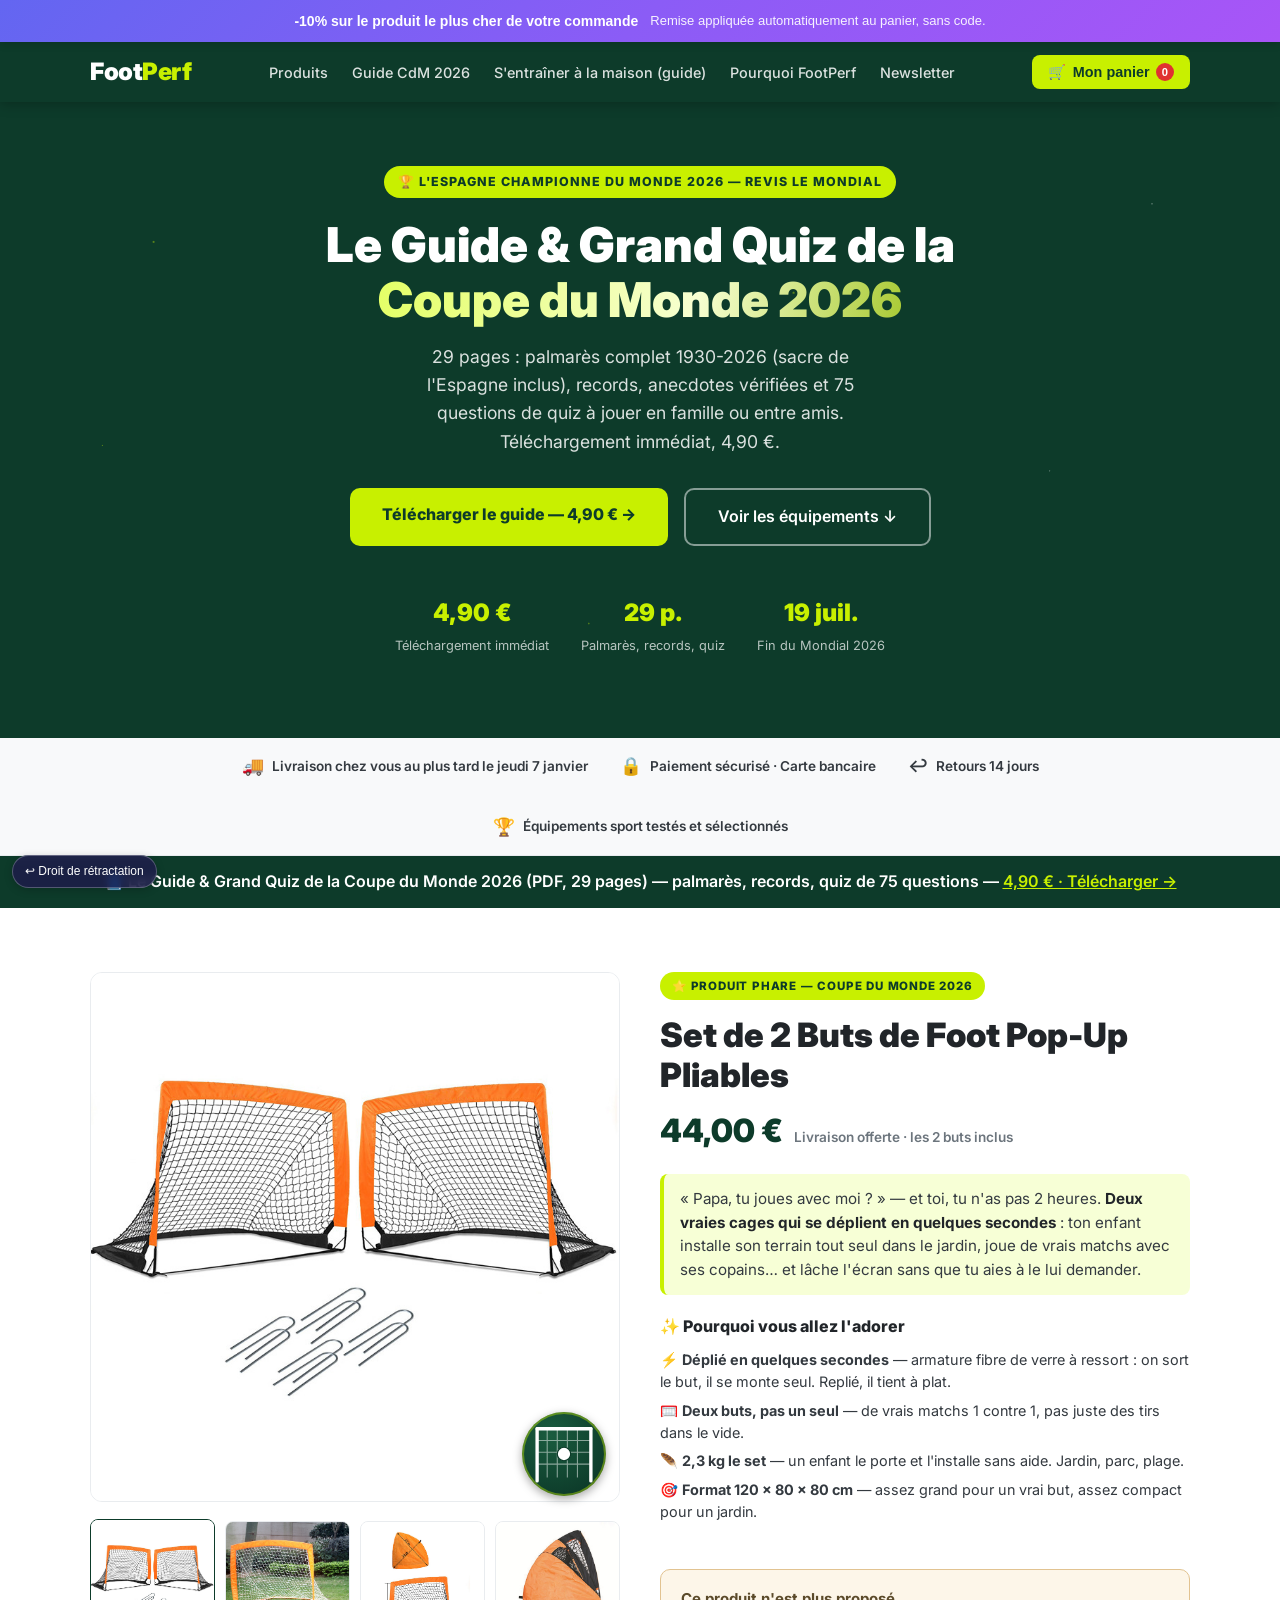
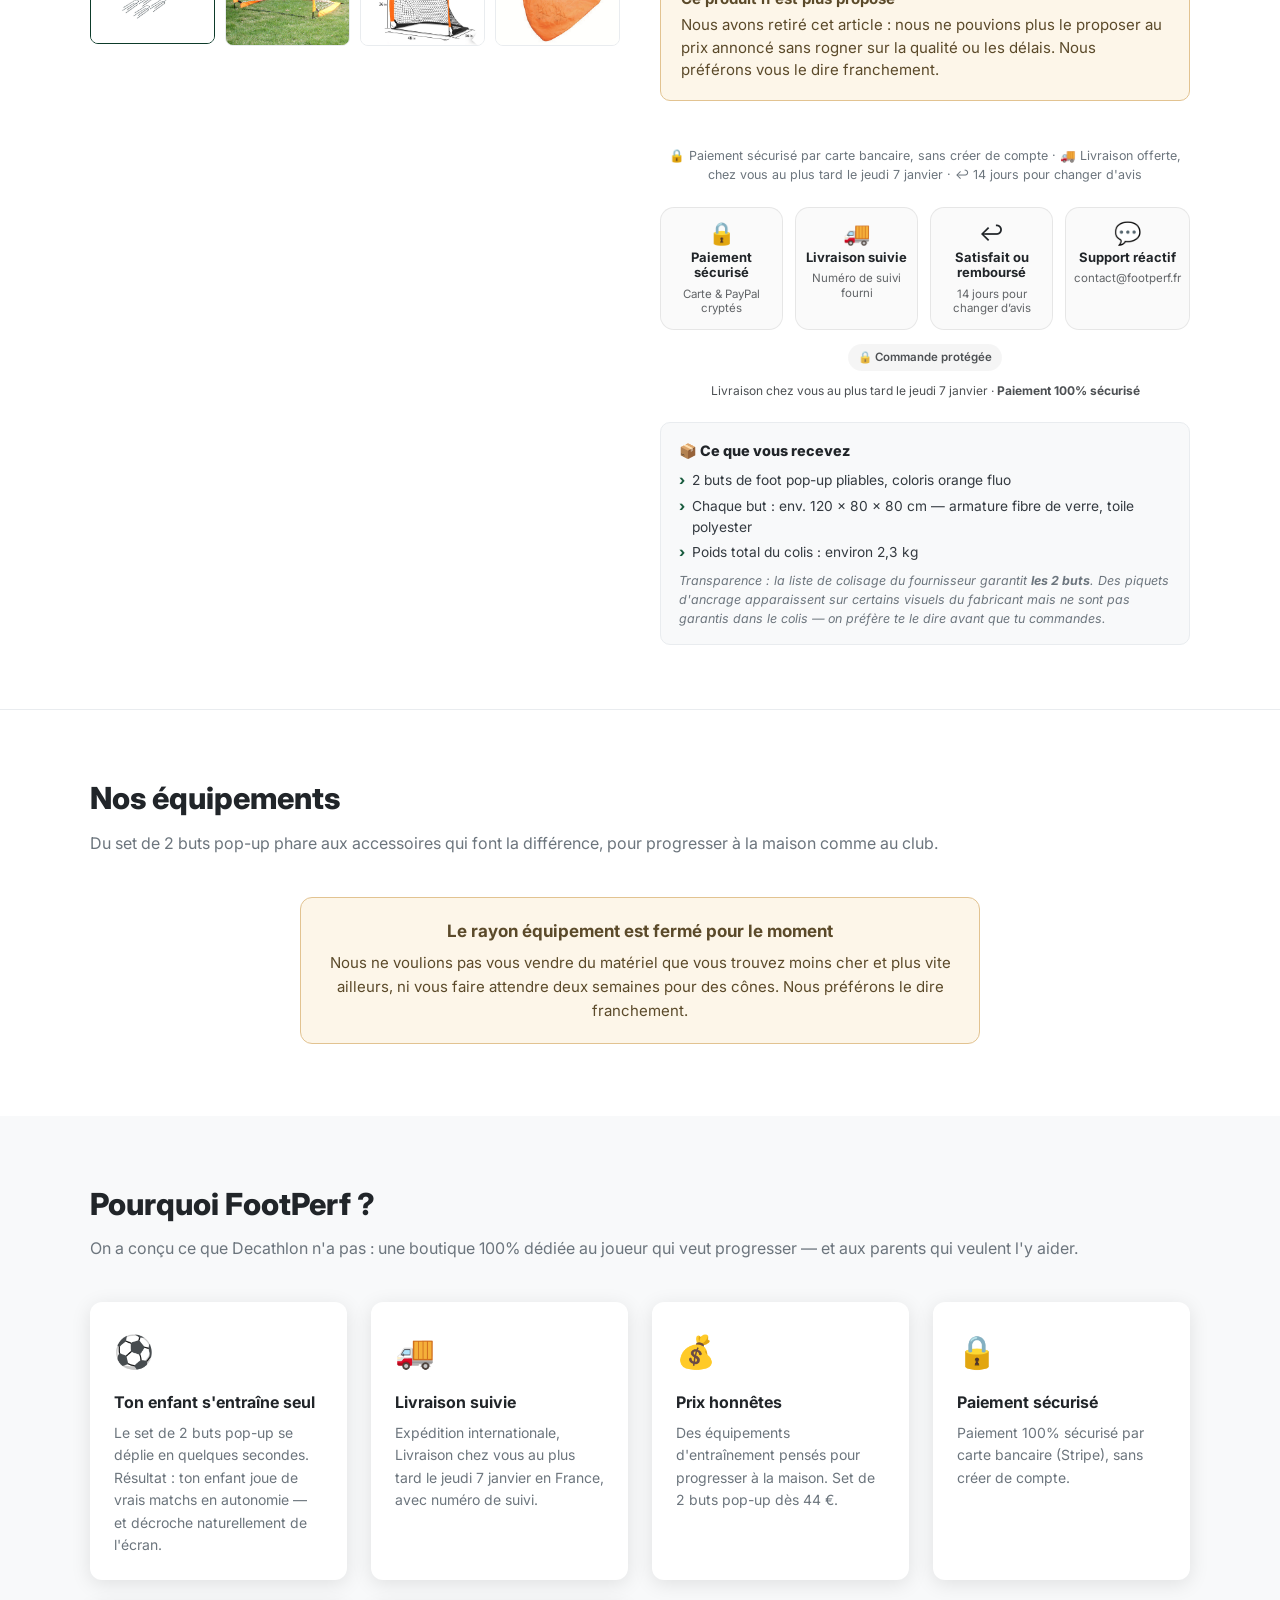
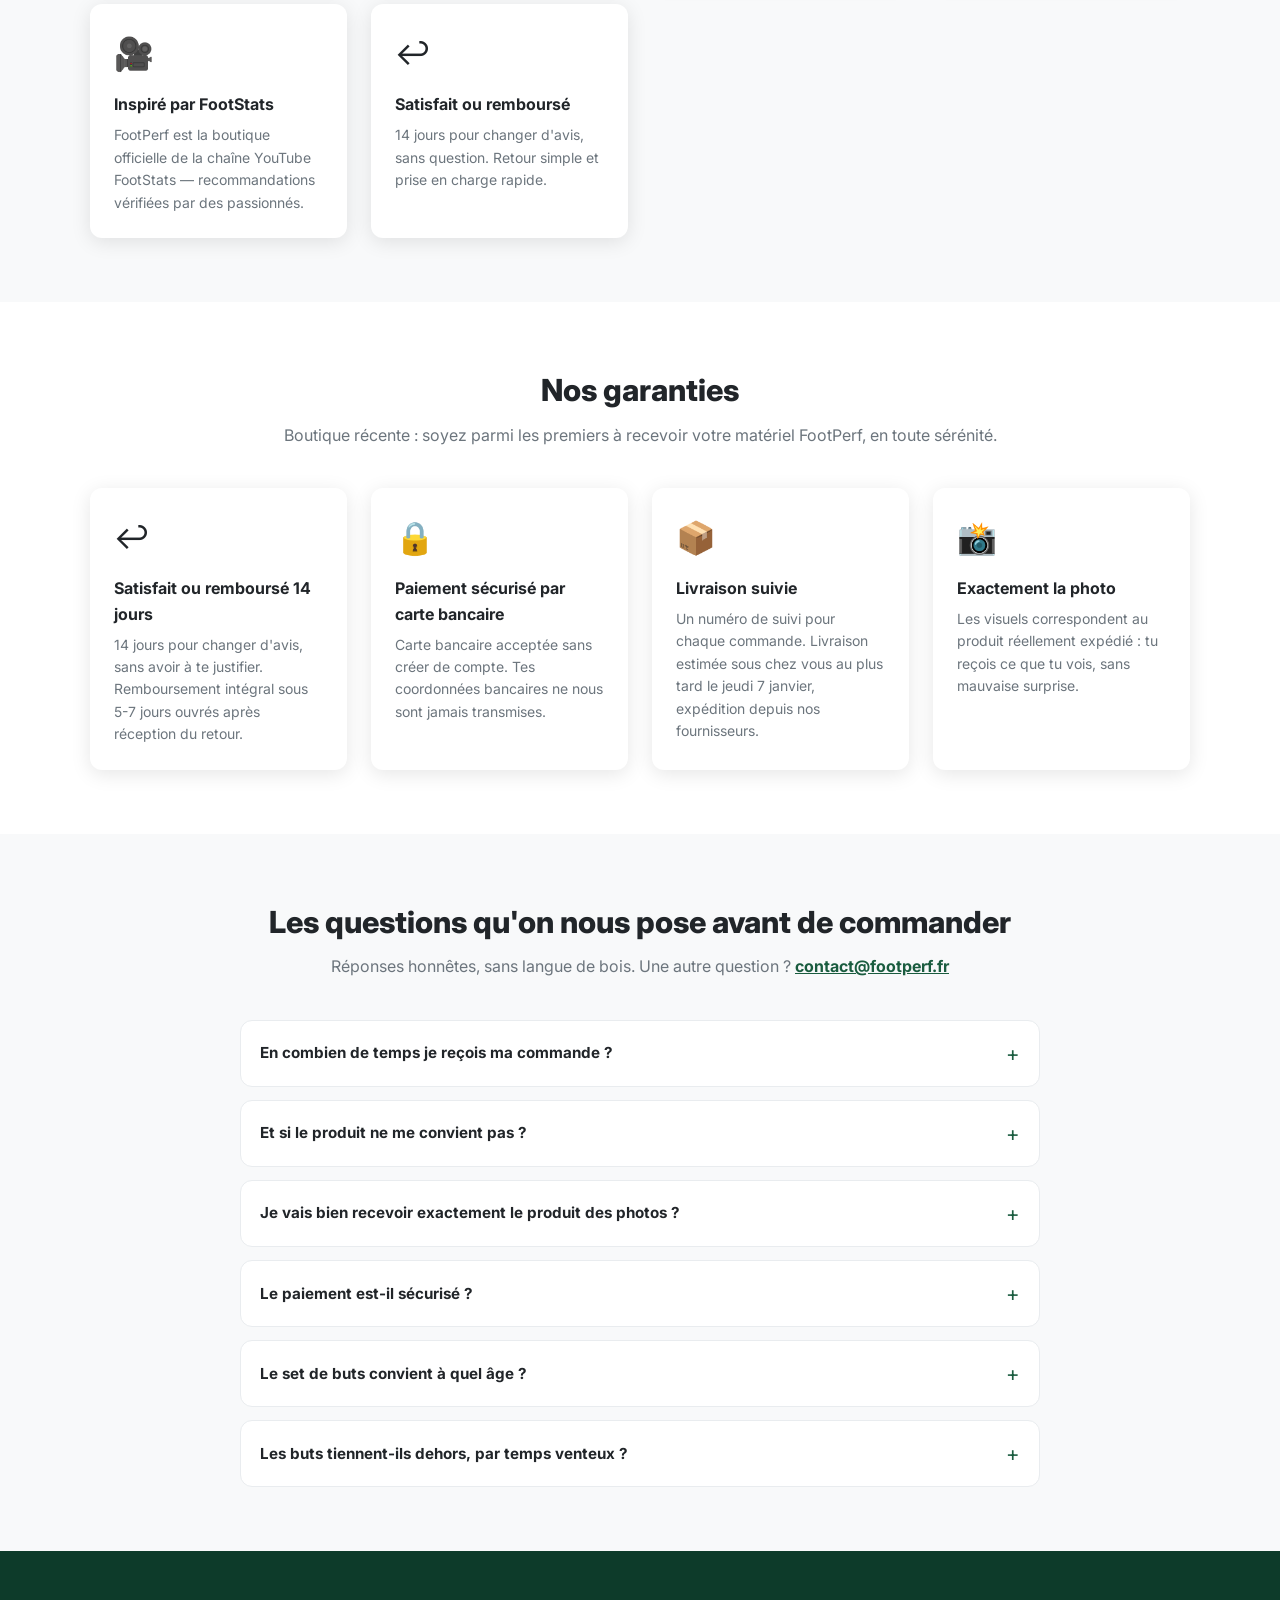
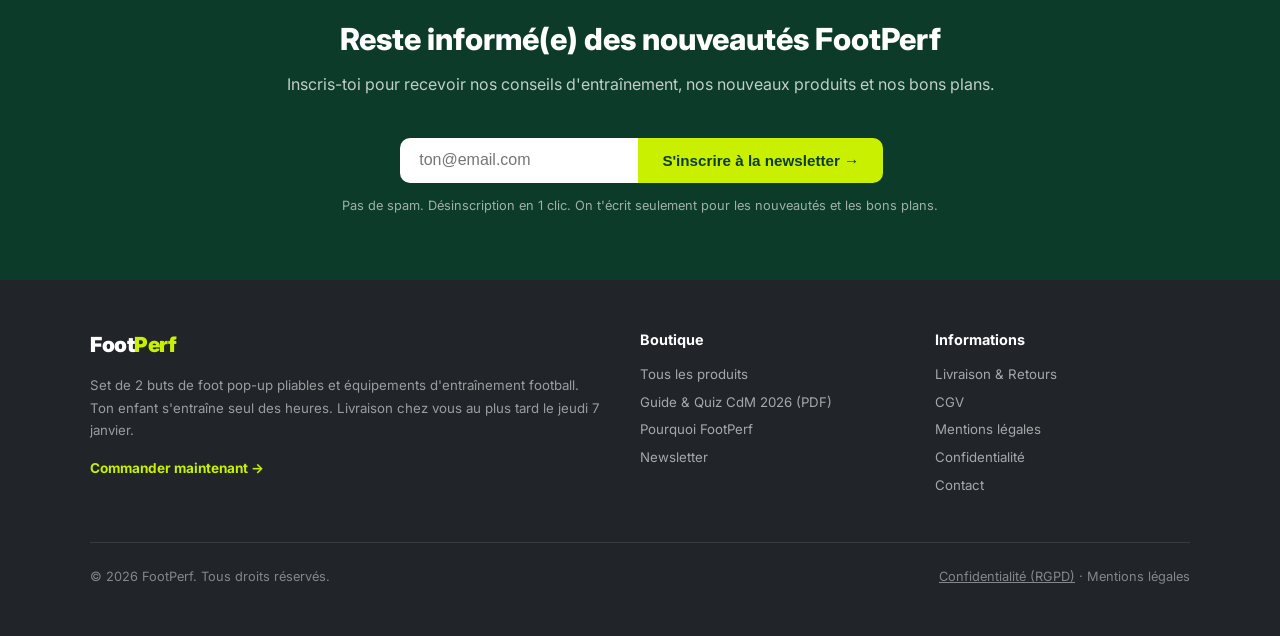
==== commit e2b7cf9f: "Accueil : carte + lien de la lampe football, cartes equipement retirees" ====
--- a/index.html
+++ b/index.html
@@ -4,9 +4,9 @@
   <meta name="p:domain_verify" content="f614497d2de644c79407472c67655ab1"/>
   <meta charset="UTF-8">
   <meta name="viewport" content="width=device-width, initial-scale=1.0">
-  <title>FootPerf — Set de 2 Buts de Foot Pop-Up Pliables | Coupe du Monde 2026</title>
+  <title>FootPerf — Guide &amp; Grand Quiz de la Coupe du Monde 2026 (PDF, 29 pages)</title>
   <link rel="icon" href="data:image/svg+xml,<svg xmlns=%22http://www.w3.org/2000/svg%22 viewBox=%220 0 100 100%22><text y=%22.9em%22 font-size=%2290%22>⚽</text></svg>">
-  <meta name="description" content="Set de 2 buts de foot pop-up pliables : ton enfant s'entraîne seul des heures et décroche de l'écran. Équipements d'entraînement football, Coupe du Monde 2026. Livraison estimée 12 à 20 jours ouvrés. Marque FootPerf.">
+  <meta name="description" content="Le palmarès complet 1930-2026, les records et 75 questions de quiz à jouer en famille. 29 pages en PDF, téléchargement immédiat, 4,90 €.">
   <meta property="og:title" content="FootPerf — Set de 2 Buts de Foot Pop-Up Pliables | Coupe du Monde 2026">
   <meta property="og:description" content="Ton enfant s'entraîne seul des heures et décroche de l'écran. Set de 2 buts pop-up pliables, montés en quelques secondes. Livraison estimée 12 à 20 jours ouvrés, paiement 100% sécurisé.">
   <meta property="og:image" content="https://footperf.fr/img/but-popup-pliable.jpg">
@@ -577,6 +577,23 @@
       <h2 class="section-title">Nos équipements</h2>
       <p class="section-sub">Du set de 2 buts pop-up phare aux accessoires qui font la différence, pour progresser à la maison comme au club.</p>
       <div class="products-grid" id="productsGrid">
+        <div class="product-card hero-product" id="card-lampe-photo-foot">
+          <div class="product-badge">⭐ Cadeau personnalisé</div>
+          <img src="img/lampe-photo-foot.jpg" alt="Lampe football personnalisée avec photo gravée"
+               loading="lazy" style="width:100%;border-radius:12px">
+          <h3>Lampe Football Personnalisée</h3>
+          <p>Vous envoyez une photo — lui, son équipe, son but décisif — et elle est gravée
+             dans le verre. Le cadeau qu'on ne trouve pas en magasin.</p>
+          <ul style="list-style:none;padding:0;line-height:1.7;font-size:.95rem">
+            <li>✓ Votre photo gravée, pas un motif générique</li>
+            <li>✓ 3 teintes de lumière, commande tactile</li>
+            <li>✓ Socle inclus, format bureau</li>
+          </ul>
+          <div class="product-price">49,00 €</div>
+          <a class="buy-now-btn" href="produit-lampe-photo-foot.html"
+             style="display:block;text-align:center;text-decoration:none">Découvrir →</a>
+        </div>
+
         <!-- Rempli par JS -->
       </div>
       <div class="coming-soon" id="comingSoon">
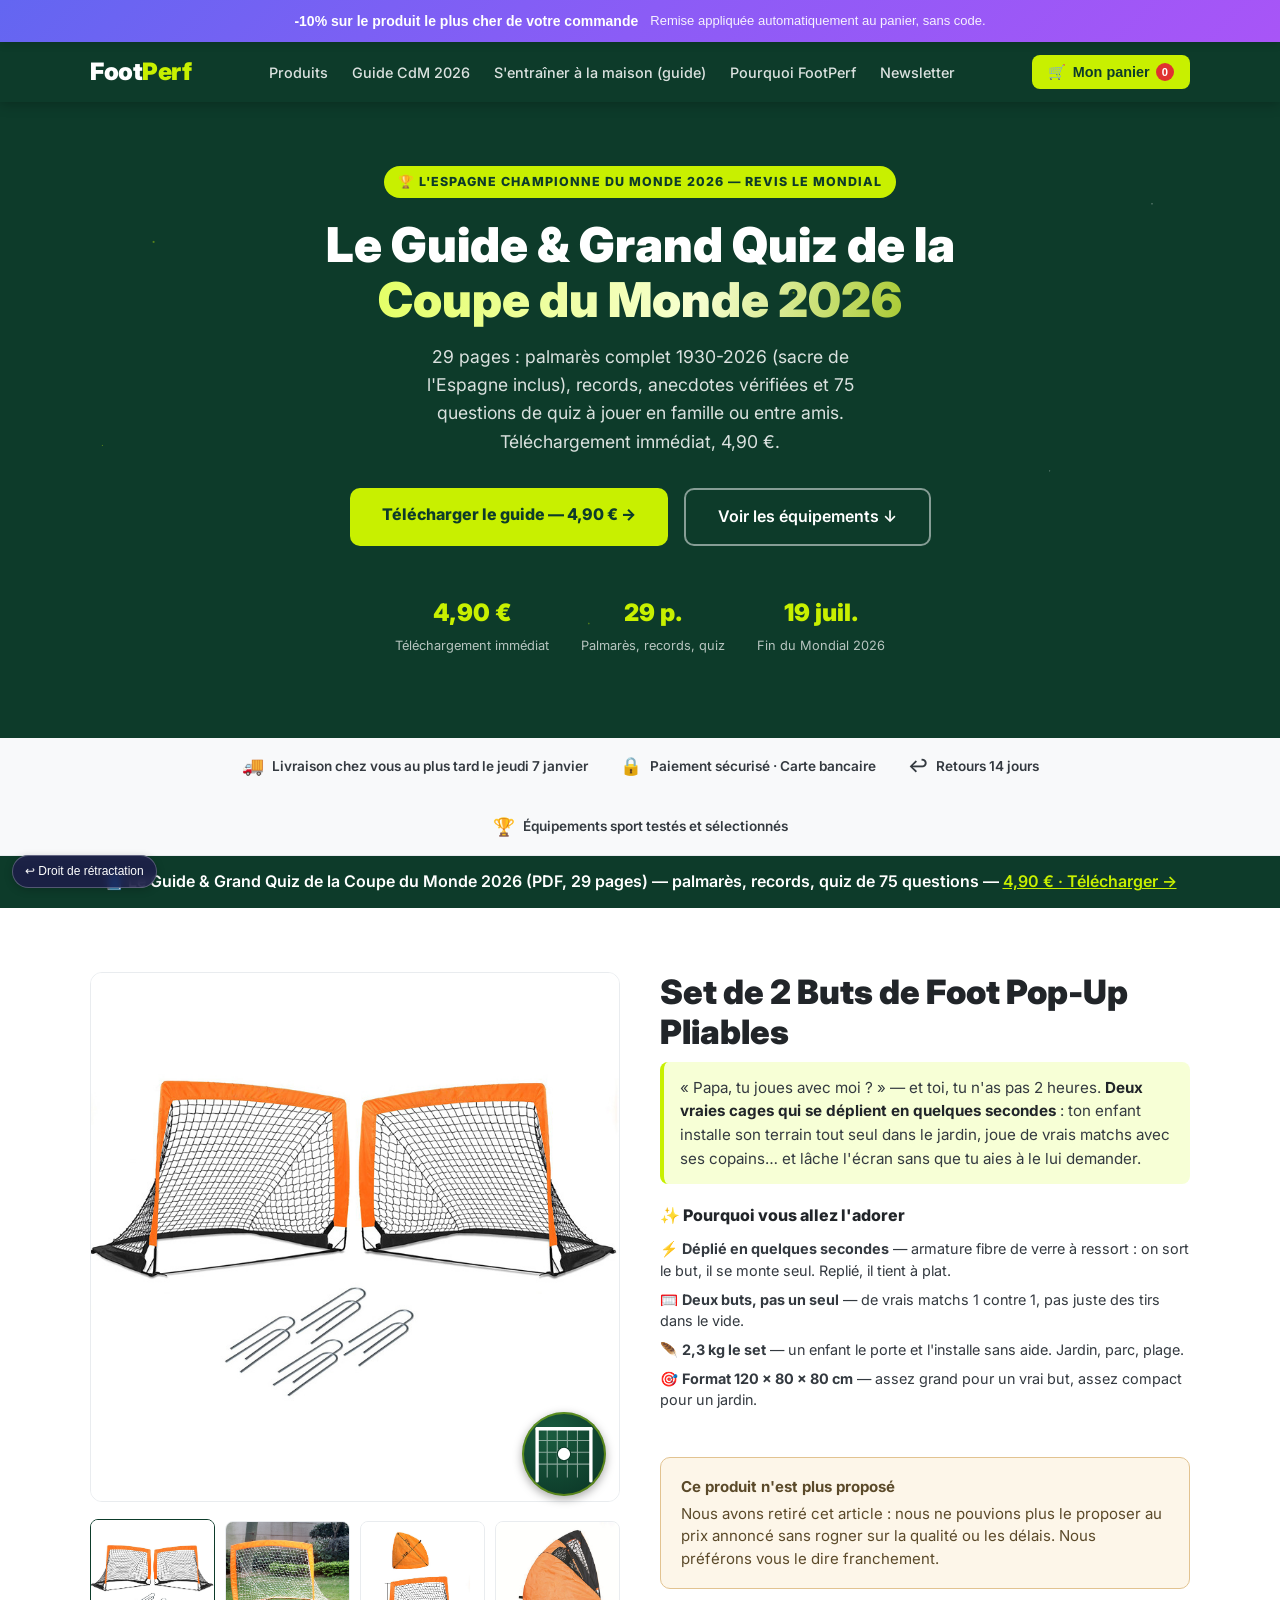
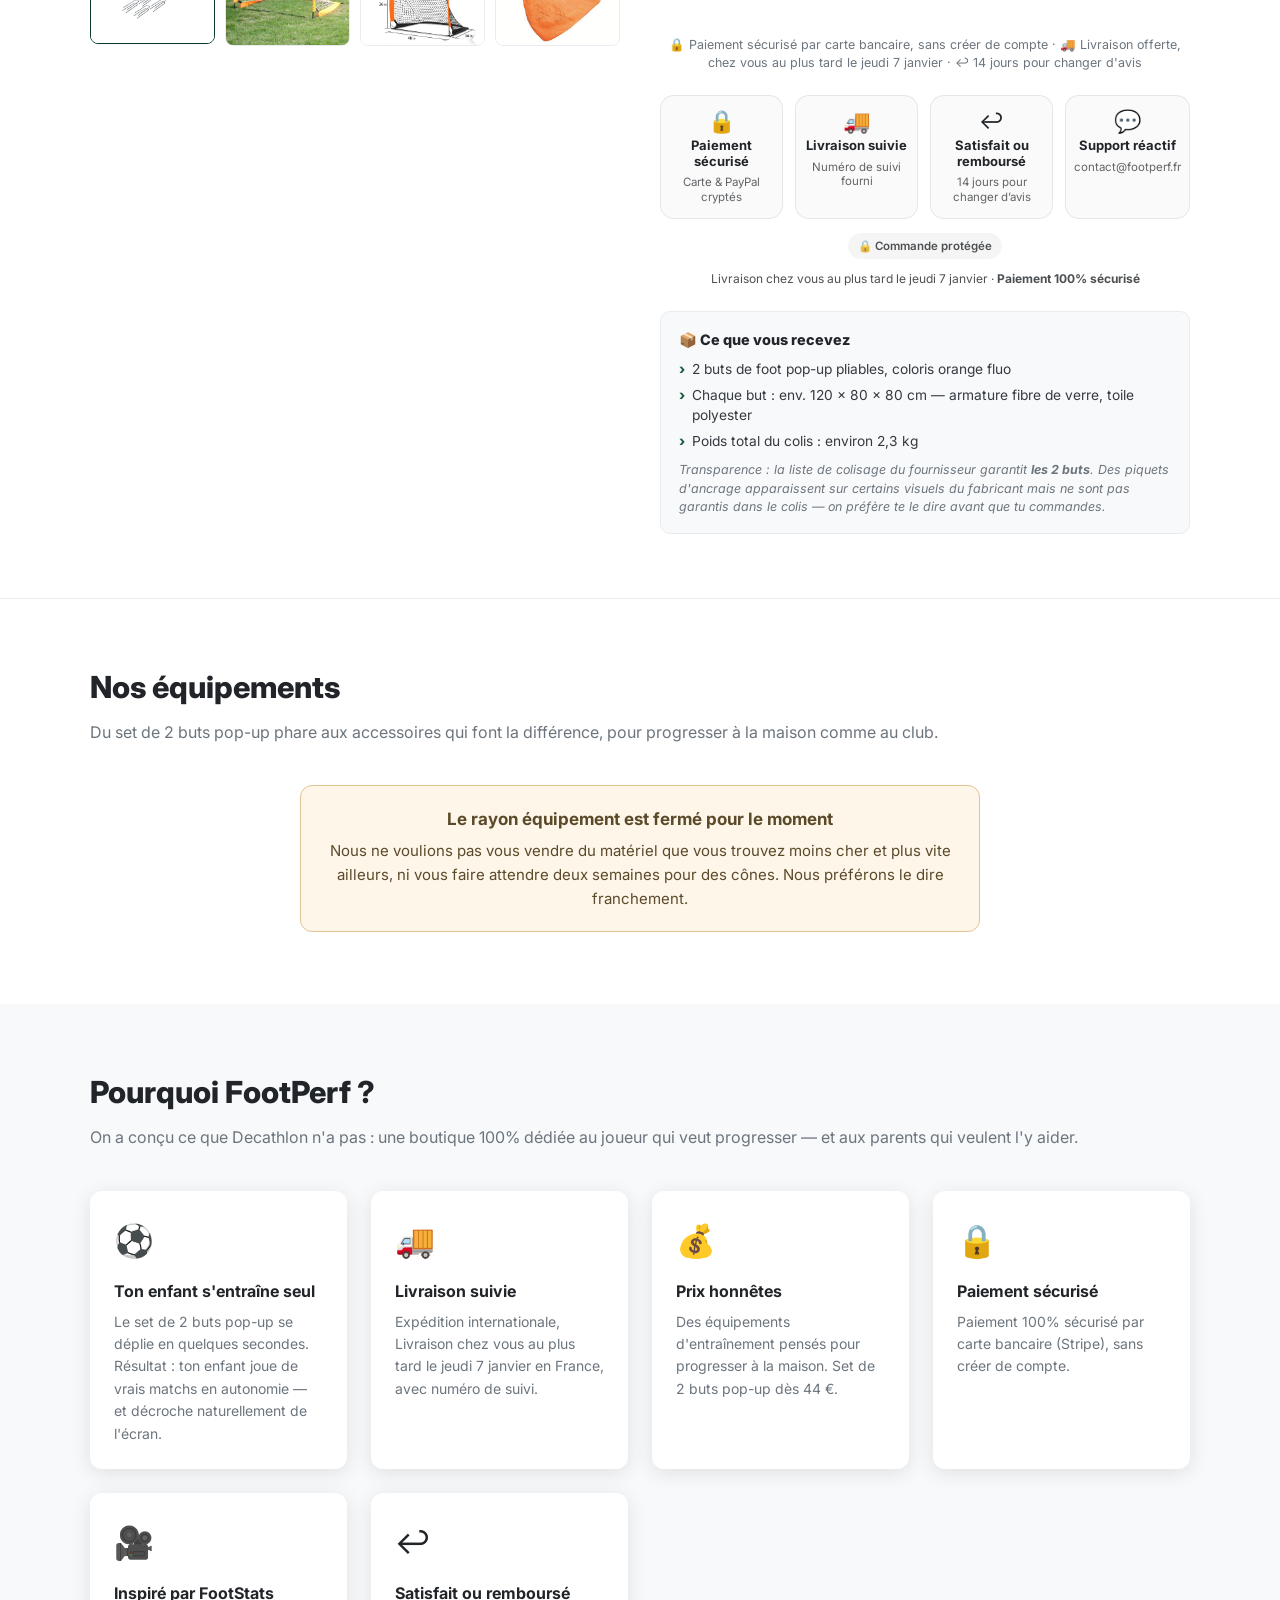
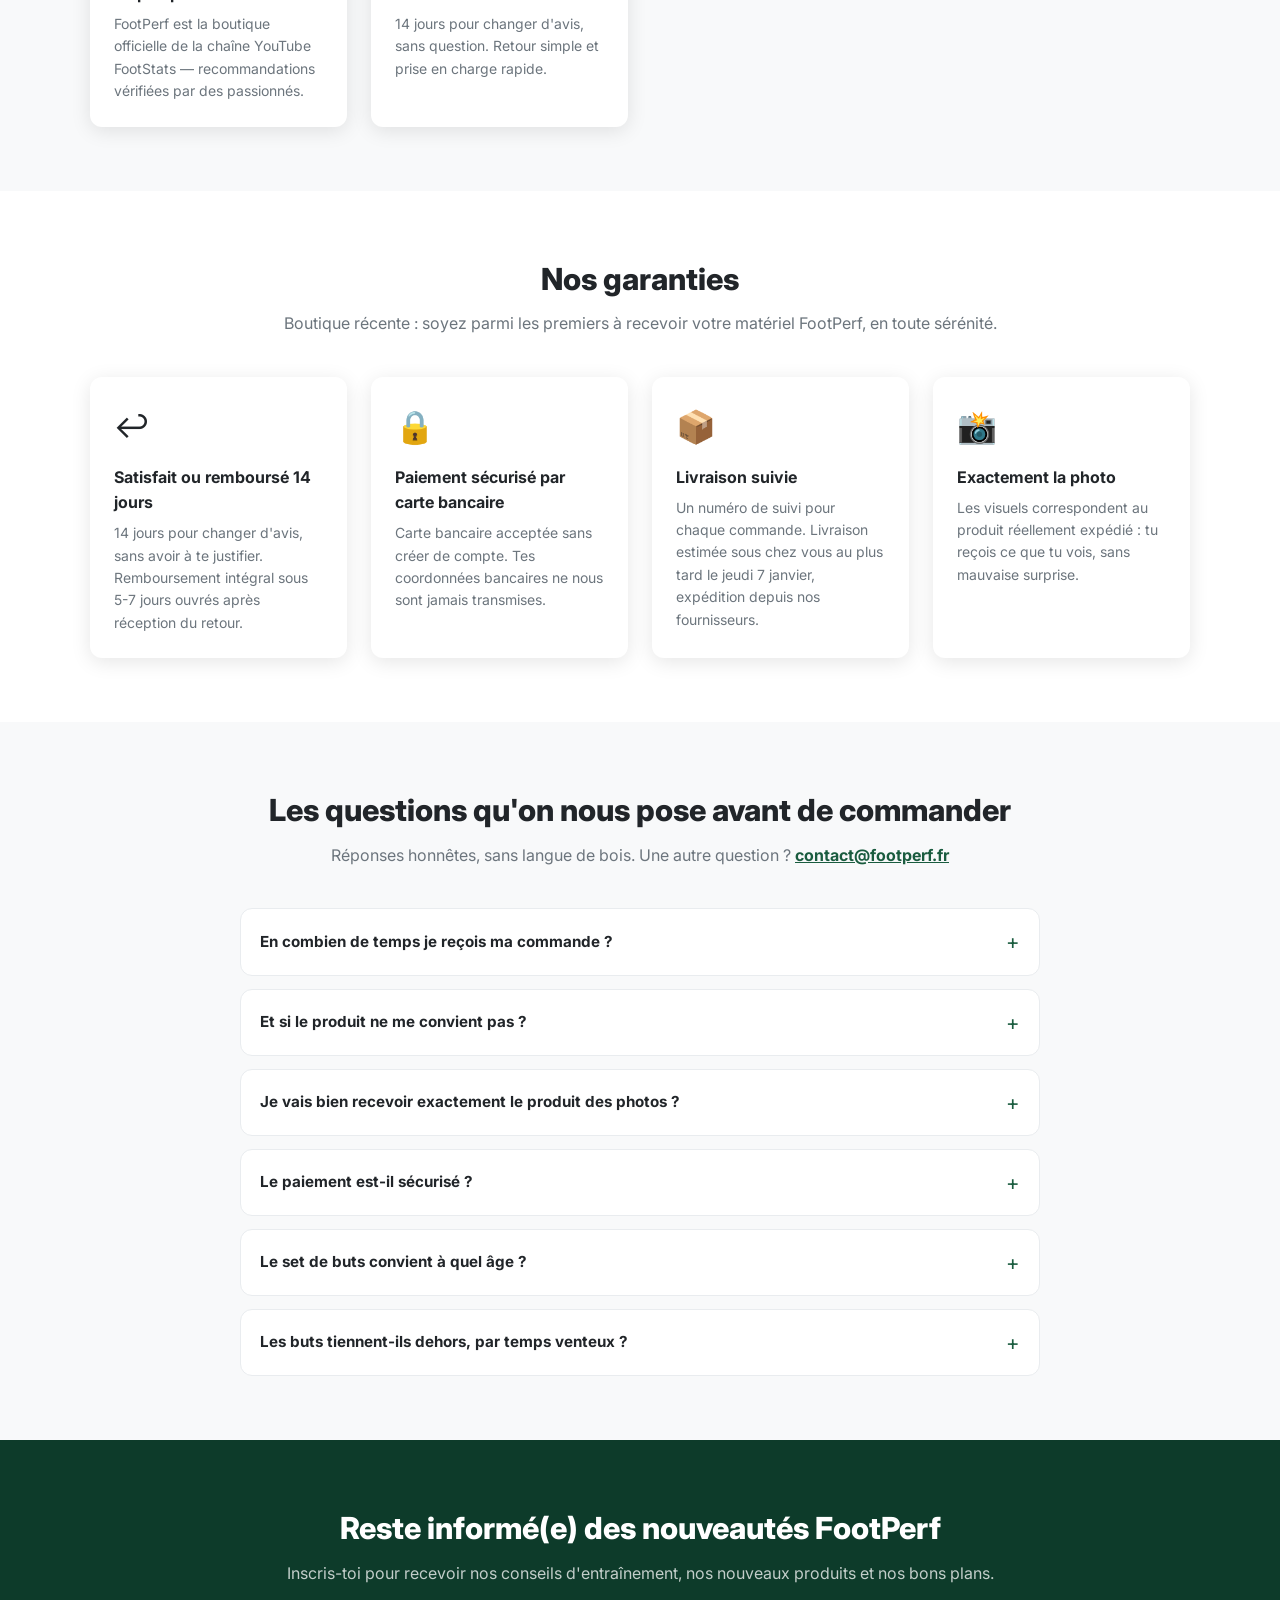
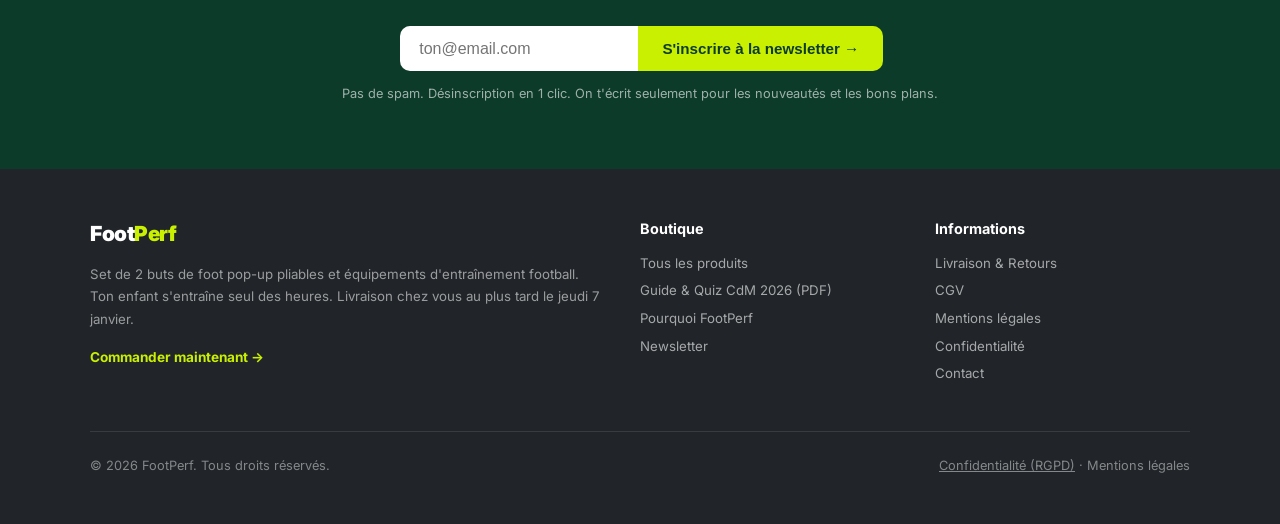
==== commit 76f2238d: "Couche WOW additive (bos-wow.css/js) : micro-interactions hover, reveal, polish — aucun impact prix/" ====
--- a/index.html
+++ b/index.html
@@ -426,6 +426,7 @@
   </style>
 <link rel="stylesheet" href="bos-modern.css?v=3">
 <script src="bos-promo.js?v=7h"></script>
+<link rel="stylesheet" href="bos-wow.css">
 </head>
 <body>
 
@@ -1286,5 +1287,6 @@
 <script src="/bos-retractation.js?v=2"></script>
 <script src="bos-reveal.js?v=2" defer></script>
 <script defer src="/bos-livraison.js?v=20260725"></script>
+<script src="bos-wow.js" defer></script>
 </body>
 </html>
--- a/bos-wow.css
+++ b/bos-wow.css
@@ -0,0 +1,78 @@
+/* ============================================================
+   bos-wow.css — Couche WOW additive BOS (04/08/2026)
+   Micro-interactions premium : hover cartes, shine boutons,
+   reveal generique (sites sans bos-reveal.js), scroll doux.
+   100 % additive : aucune couleur de marque modifiee, aucun
+   layout change, aucun impact panier/checkout. Respecte
+   prefers-reduced-motion. Ne JAMAIS supprimer de regle existante.
+   ============================================================ */
+
+html { scroll-behavior: smooth; }
+[id] { scroll-margin-top: 92px; }
+::selection { background: #6366f1; color: #fff; }
+
+/* --- Cartes : elevation au survol --- */
+.product-card, .feature-card, .why-card, .promise-card, .hub-card,
+.card-level, .review-card, .stat-card, .product-info, .faq-item {
+  transition: transform .35s cubic-bezier(.22,.8,.26,1),
+              box-shadow .35s cubic-bezier(.22,.8,.26,1),
+              border-color .35s ease;
+}
+@media (hover:hover) and (prefers-reduced-motion: no-preference) {
+  .product-card:hover, .feature-card:hover, .why-card:hover,
+  .promise-card:hover, .hub-card:hover, .card-level:hover,
+  .review-card:hover, .stat-card:hover {
+    transform: translateY(-6px);
+    box-shadow: 0 22px 44px -16px rgba(15,23,42,.28);
+  }
+  .faq-item:hover { border-color: rgba(99,102,241,.45); }
+  /* Zoom doux de l'image produit dans sa carte */
+  .product-card__img { overflow: hidden; }
+  .product-card__img img { transition: transform .6s cubic-bezier(.22,.8,.26,1); }
+  .product-card:hover .product-card__img img { transform: scale(1.06); }
+}
+
+/* --- Boutons : reflet lumineux au survol --- */
+.btn-card, .btn--primary, .btn-primary, .cta-main, .hero-cta {
+  position: relative;
+  overflow: hidden;
+}
+.btn-card::after, .btn--primary::after, .btn-primary::after,
+.cta-main::after, .hero-cta::after {
+  content: "";
+  position: absolute;
+  inset: 0;
+  background: linear-gradient(105deg, transparent 40%, rgba(255,255,255,.38) 50%, transparent 60%);
+  transform: translateX(-130%);
+  transition: transform .75s ease;
+  pointer-events: none;
+}
+@media (hover:hover) {
+  .btn-card:hover::after, .btn--primary:hover::after, .btn-primary:hover::after,
+  .cta-main:hover::after, .hero-cta:hover::after { transform: translateX(130%); }
+}
+
+/* --- Reveal generique (applique par bos-wow.js aux sites sans bos-reveal) --- */
+.wow-in {
+  opacity: 0;
+  transform: translateY(18px);
+  transition: opacity .55s ease, transform .55s cubic-bezier(.22,.8,.26,1);
+}
+.wow-in.is-wow { opacity: 1; transform: none; }
+
+/* --- Focus clavier premium (accessibilite) --- */
+a:focus-visible, button:focus-visible {
+  outline: 3px solid rgba(99,102,241,.55);
+  outline-offset: 2px;
+  border-radius: 6px;
+}
+
+@media (prefers-reduced-motion: reduce) {
+  html { scroll-behavior: auto; }
+  .wow-in { opacity: 1; transform: none; transition: none; }
+  .product-card, .feature-card, .why-card, .promise-card, .hub-card,
+  .card-level, .review-card, .stat-card, .product-info, .faq-item,
+  .product-card__img img { transition: none; }
+  .btn-card::after, .btn--primary::after, .btn-primary::after,
+  .cta-main::after, .hero-cta::after { display: none; }
+}
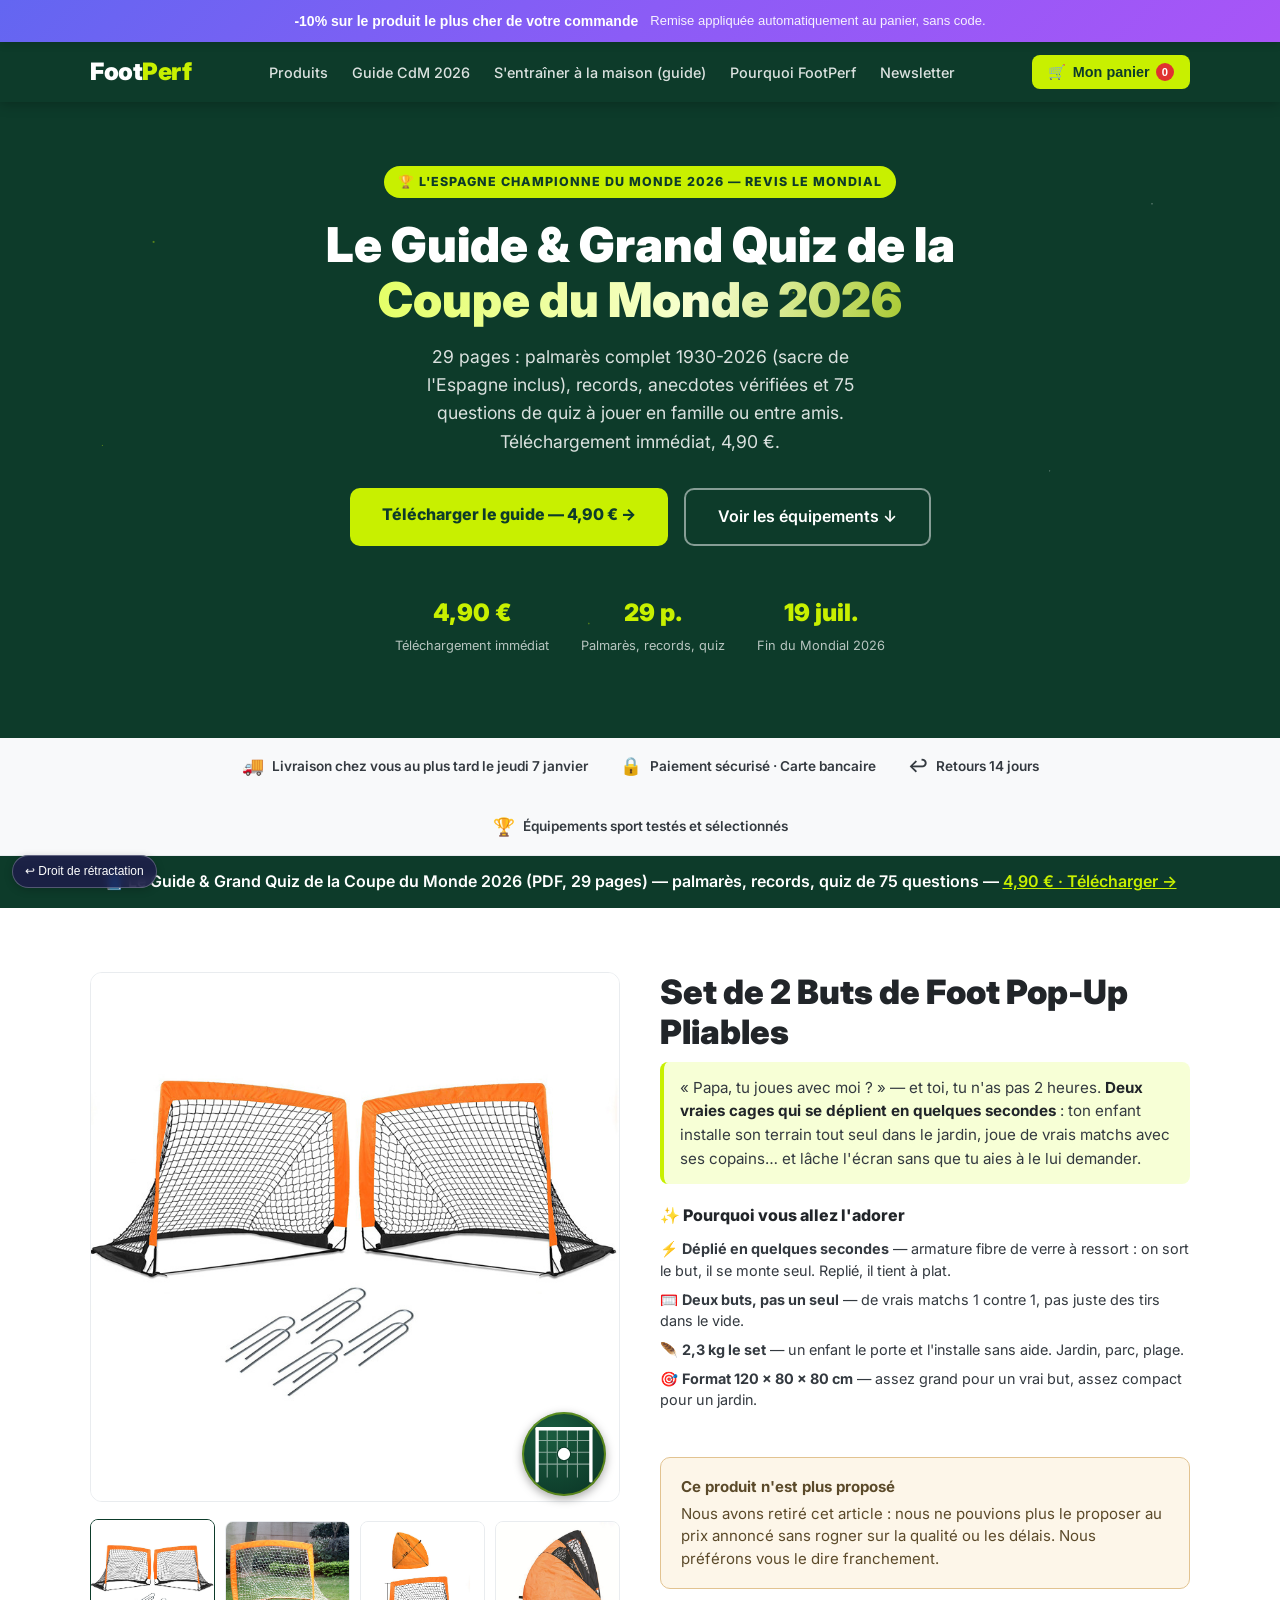
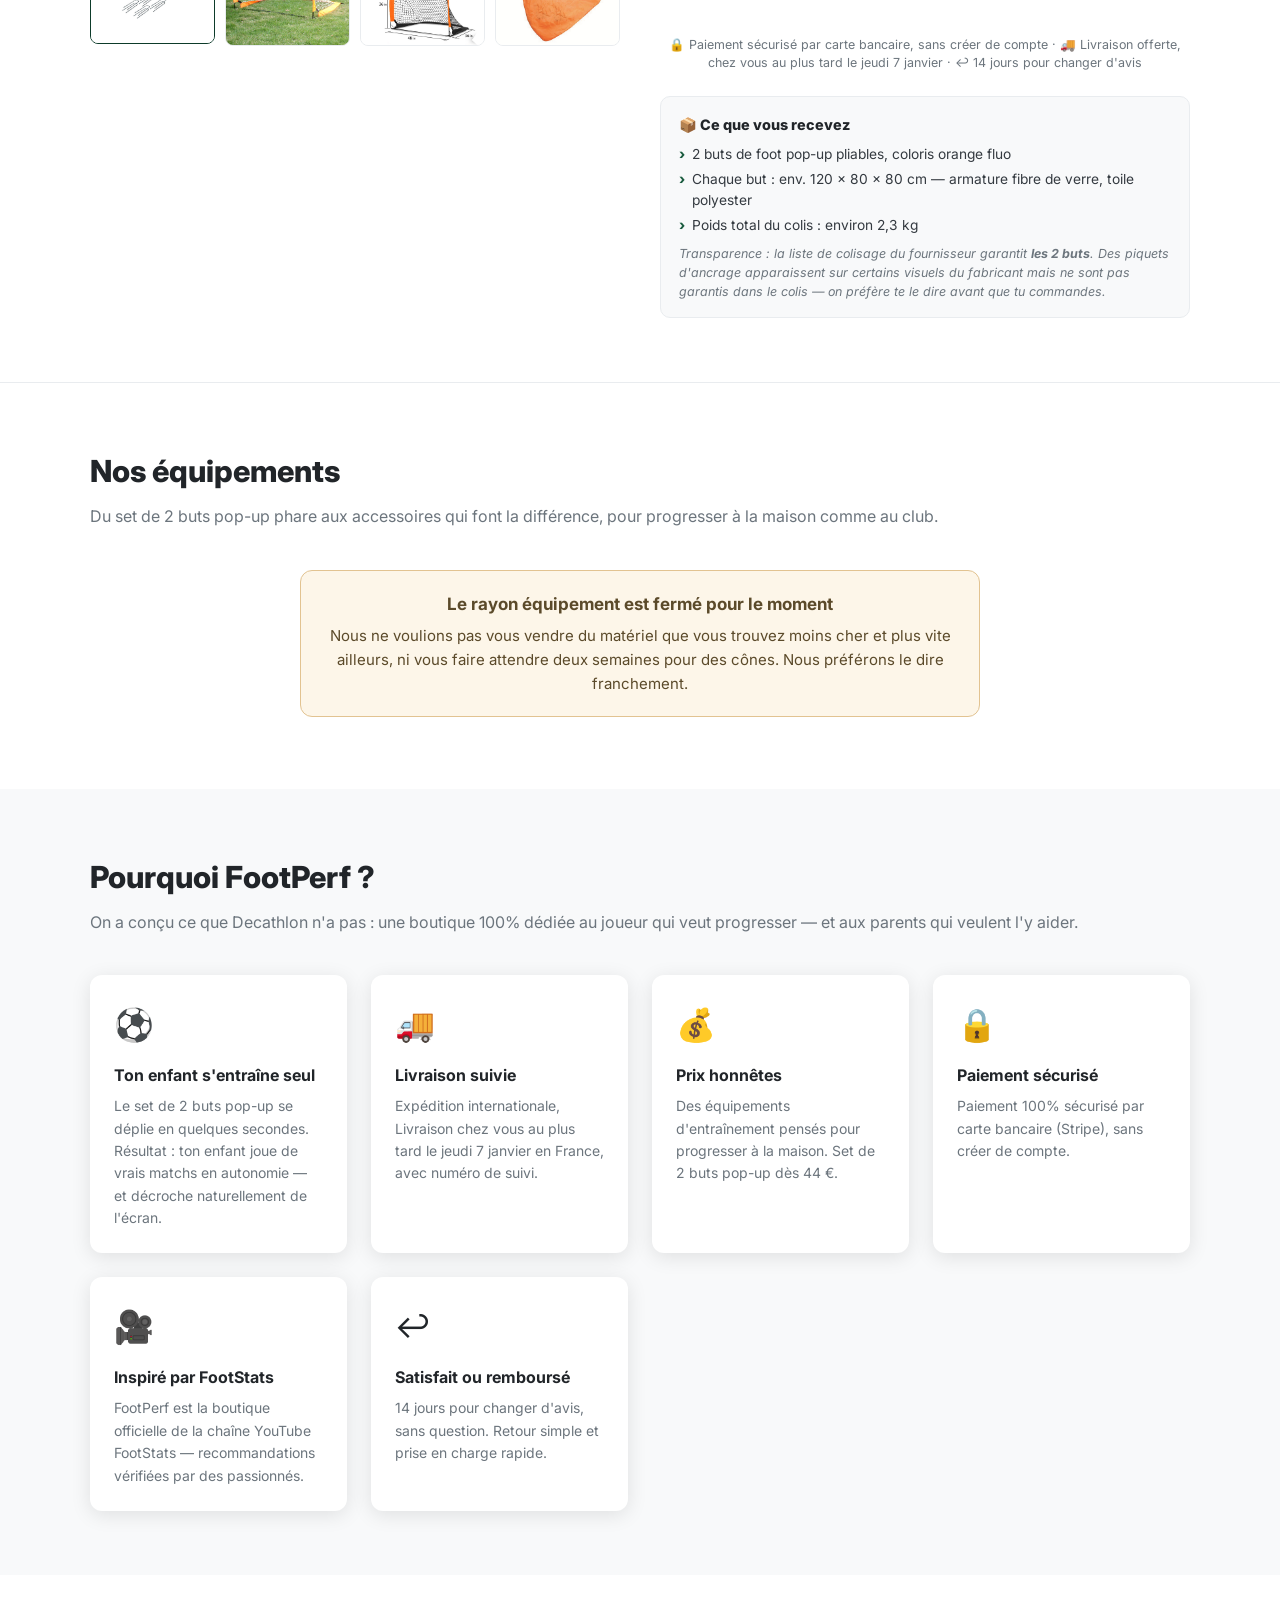
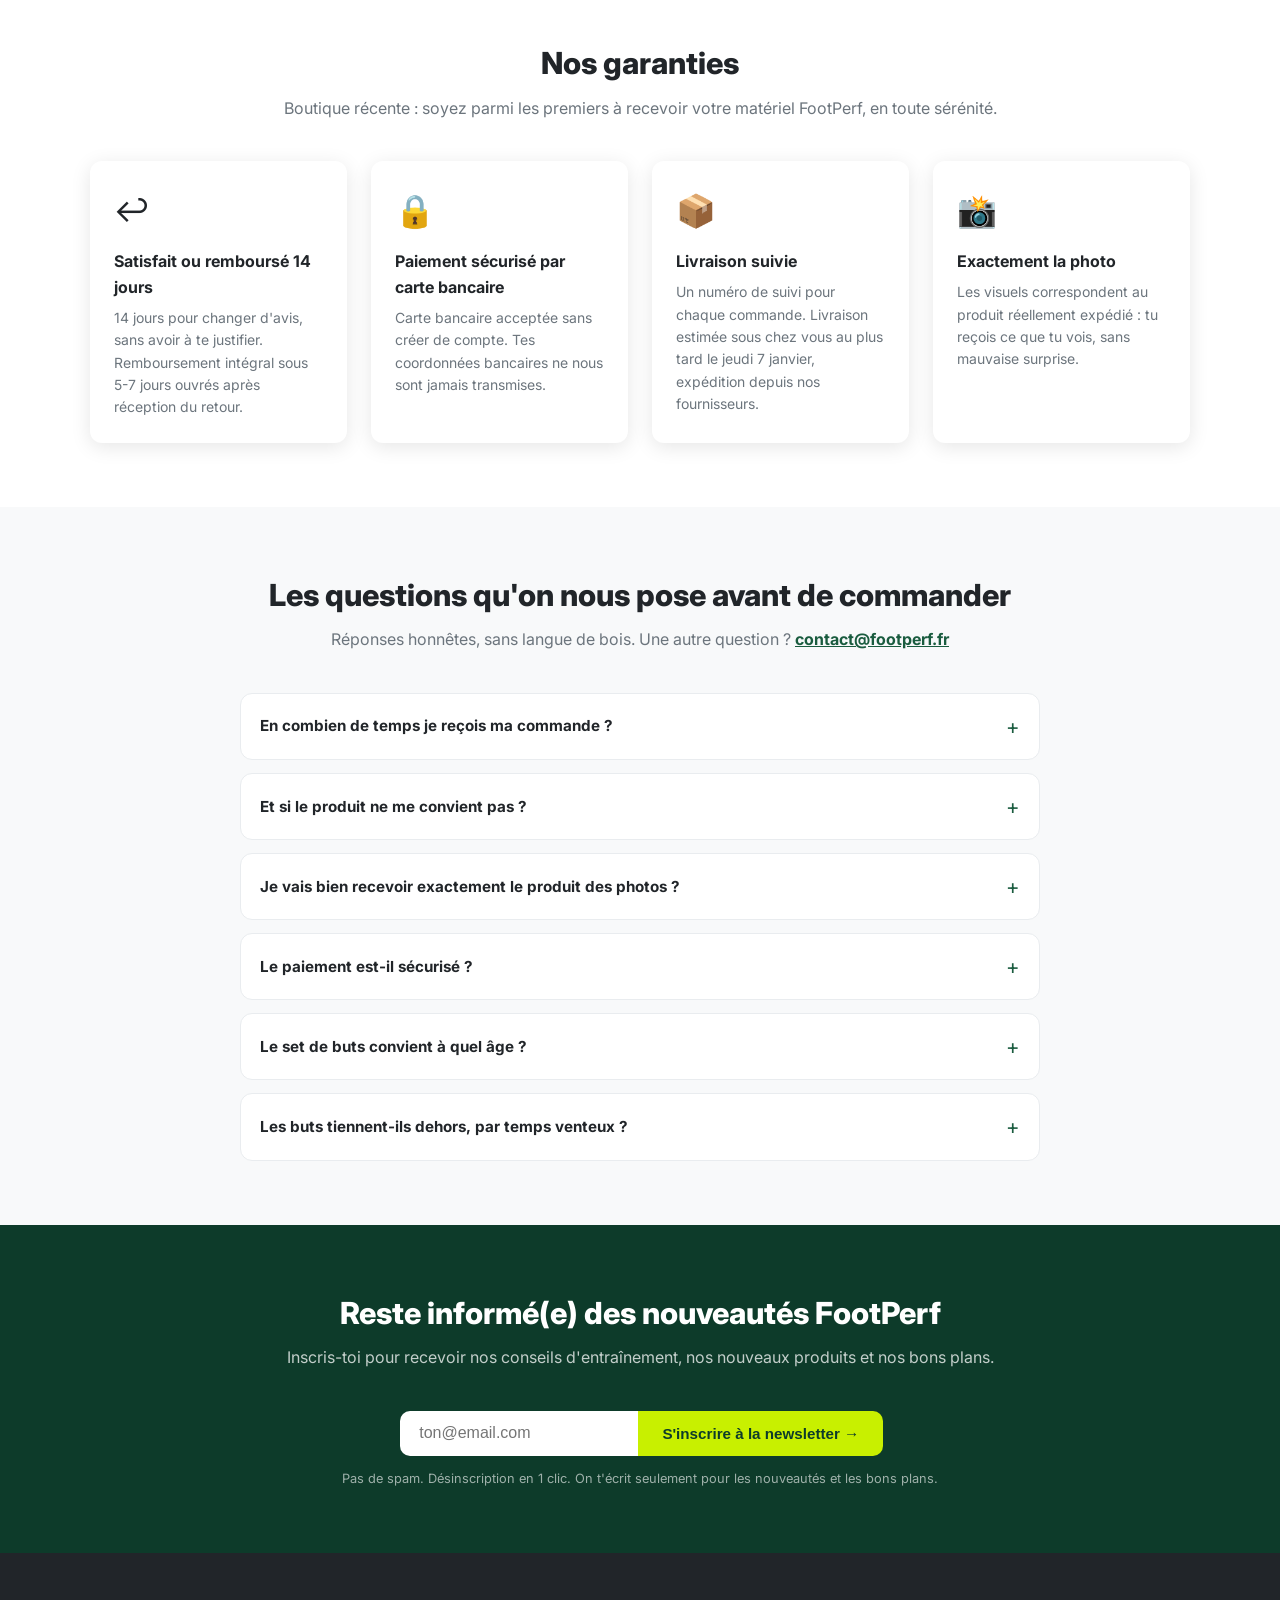
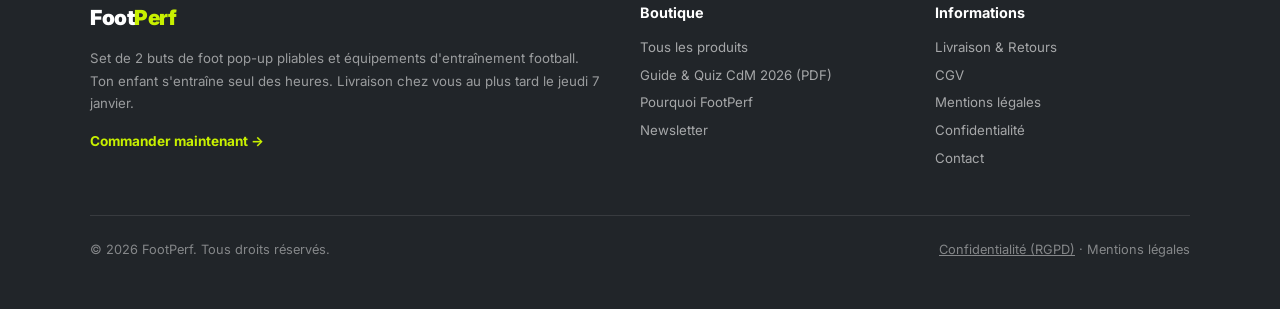
==== commit 8fd49f79: "Cache-busting assets WOW/trust (?v=2) — corrige l'affichage d'ancienne version en cache" ====
--- a/index.html
+++ b/index.html
@@ -426,7 +426,7 @@
   </style>
 <link rel="stylesheet" href="bos-modern.css?v=3">
 <script src="bos-promo.js?v=7h"></script>
-<link rel="stylesheet" href="bos-wow.css">
+<link rel="stylesheet" href="bos-wow.css?v=2">
 </head>
 <body>
 
@@ -1277,7 +1277,7 @@
 
 <!-- umami-start --><script defer src="https://cloud.umami.is/script.js" data-website-id="d0fa94fe-a108-4590-a465-8f0017569370"></script><!-- umami-end -->
 <script src="bos-stripe.js"></script>
-<script src="bos-trust.js" defer></script>
+<script src="bos-trust.js?v=2" defer></script>
 <!-- Pas de bos-reviews.js / reviews-data.js : 0 avis réel remonté par le fournisseur
      pour ces SKU (API CJ productComments = total 0, vérifié le 13/07/2026).
      ⛔ Aucun avis inventé (DGCCRF / §12.23). À ajouter dès les premières commandes livrées. -->
@@ -1287,6 +1287,6 @@
 <script src="/bos-retractation.js?v=2"></script>
 <script src="bos-reveal.js?v=2" defer></script>
 <script defer src="/bos-livraison.js?v=20260725"></script>
-<script src="bos-wow.js" defer></script>
+<script src="bos-wow.js?v=2" defer></script>
 </body>
 </html>
--- a/bos-wow.css
+++ b/bos-wow.css
@@ -1,66 +1,103 @@
 /* ============================================================
-   bos-wow.css — Couche WOW additive BOS (04/08/2026)
-   Micro-interactions premium : hover cartes, shine boutons,
-   reveal generique (sites sans bos-reveal.js), scroll doux.
-   100 % additive : aucune couleur de marque modifiee, aucun
-   layout change, aucun impact panier/checkout. Respecte
-   prefers-reduced-motion. Ne JAMAIS supprimer de regle existante.
+   bos-wow.css — Couche WOW additive BOS (v2, amplifiée 04/08/2026)
+   HERO ENTRY en cascade à l'ouverture (desktop + mobile), hovers
+   cartes marqués, shine + halo boutons, reveal générique renforcé,
+   stagger des grilles, scroll doux.
+   100 % additive : aucune couleur de marque modifiée, aucun layout
+   change, aucun impact panier/checkout. Respecte
+   prefers-reduced-motion. Aucun contenu jamais masqué > ~1,3 s.
+   Ne JAMAIS supprimer de règle existante.
    ============================================================ */
 
 html { scroll-behavior: smooth; }
 [id] { scroll-margin-top: 92px; }
 ::selection { background: #6366f1; color: #fff; }
 
-/* --- Cartes : elevation au survol --- */
+/* --- Cartes : élévation au survol (amplifiée) --- */
 .product-card, .feature-card, .why-card, .promise-card, .hub-card,
 .card-level, .review-card, .stat-card, .product-info, .faq-item {
-  transition: transform .35s cubic-bezier(.22,.8,.26,1),
-              box-shadow .35s cubic-bezier(.22,.8,.26,1),
-              border-color .35s ease;
+  transition: transform .38s cubic-bezier(.22,.8,.26,1),
+              box-shadow .38s cubic-bezier(.22,.8,.26,1),
+              border-color .38s ease;
 }
 @media (hover:hover) and (prefers-reduced-motion: no-preference) {
   .product-card:hover, .feature-card:hover, .why-card:hover,
   .promise-card:hover, .hub-card:hover, .card-level:hover,
   .review-card:hover, .stat-card:hover {
-    transform: translateY(-6px);
-    box-shadow: 0 22px 44px -16px rgba(15,23,42,.28);
+    transform: translateY(-8px);
+    box-shadow: 0 32px 60px -18px rgba(15,23,42,.38);
+    border-color: rgba(99,102,241,.35);
   }
-  .faq-item:hover { border-color: rgba(99,102,241,.45); }
-  /* Zoom doux de l'image produit dans sa carte */
+  .faq-item:hover { border-color: rgba(99,102,241,.55); }
+  /* Zoom doux de l'image produit dans sa carte (amplifié) */
   .product-card__img { overflow: hidden; }
-  .product-card__img img { transition: transform .6s cubic-bezier(.22,.8,.26,1); }
-  .product-card:hover .product-card__img img { transform: scale(1.06); }
+  .product-card__img img { transition: transform .7s cubic-bezier(.22,.8,.26,1); }
+  .product-card:hover .product-card__img img { transform: scale(1.10); }
 }
 
-/* --- Boutons : reflet lumineux au survol --- */
+/* --- Boutons : reflet lumineux + halo au survol --- */
 .btn-card, .btn--primary, .btn-primary, .cta-main, .hero-cta {
   position: relative;
   overflow: hidden;
+  transition: box-shadow .3s ease, transform .3s ease, filter .3s ease;
 }
 .btn-card::after, .btn--primary::after, .btn-primary::after,
 .cta-main::after, .hero-cta::after {
   content: "";
   position: absolute;
   inset: 0;
-  background: linear-gradient(105deg, transparent 40%, rgba(255,255,255,.38) 50%, transparent 60%);
+  background: linear-gradient(105deg, transparent 40%, rgba(255,255,255,.45) 50%, transparent 60%);
   transform: translateX(-130%);
   transition: transform .75s ease;
   pointer-events: none;
 }
-@media (hover:hover) {
+@media (hover:hover) and (prefers-reduced-motion: no-preference) {
   .btn-card:hover::after, .btn--primary:hover::after, .btn-primary:hover::after,
   .cta-main:hover::after, .hero-cta:hover::after { transform: translateX(130%); }
+  .btn-card:hover, .btn--primary:hover, .btn-primary:hover,
+  .cta-main:hover, .hero-cta:hover {
+    box-shadow: 0 14px 30px -8px rgba(99,102,241,.5);
+    transform: translateY(-1px);
+    filter: brightness(1.04);
+  }
 }
 
-/* --- Reveal generique (applique par bos-wow.js aux sites sans bos-reveal) --- */
+/* --- HERO ENTRY : la page s'ouvre avec une cascade (desktop + mobile) ---
+   Cible les enfants du hero SANS data-reveal (aucun conflit bos-reveal).
+   animation-fill-mode both + durée courte = jamais de contenu masqué. */
+@media (prefers-reduced-motion: no-preference) {
+  .hero-content > *:not([data-reveal]),
+  .hero-visual:not([data-reveal]) {
+    animation: bosHeroUp .7s cubic-bezier(.22,.8,.26,1) both;
+  }
+  .hero-content > *:not([data-reveal]):nth-child(1) { animation-delay: .08s; }
+  .hero-content > *:not([data-reveal]):nth-child(2) { animation-delay: .20s; }
+  .hero-content > *:not([data-reveal]):nth-child(3) { animation-delay: .32s; }
+  .hero-content > *:not([data-reveal]):nth-child(4) { animation-delay: .44s; }
+  .hero-content > *:not([data-reveal]):nth-child(5) { animation-delay: .56s; }
+  .hero-visual:not([data-reveal]) { animation-delay: .28s; }
+}
+@keyframes bosHeroUp {
+  from { opacity: 0; transform: translateY(26px); }
+  to   { opacity: 1; transform: none; }
+}
+
+/* --- Reveal générique (sites sans bos-reveal.js) : renforcé --- */
 .wow-in {
   opacity: 0;
-  transform: translateY(18px);
-  transition: opacity .55s ease, transform .55s cubic-bezier(.22,.8,.26,1);
+  transform: translateY(22px);
+  transition: opacity .6s ease, transform .6s cubic-bezier(.22,.8,.26,1);
 }
 .wow-in.is-wow { opacity: 1; transform: none; }
 
-/* --- Focus clavier premium (accessibilite) --- */
+/* --- Stagger des grilles (sites sans bos-reveal.js) --- */
+.product-grid .wow-in:nth-child(2), .bundle-cards .wow-in:nth-child(2) { transition-delay: .07s; }
+.product-grid .wow-in:nth-child(3), .bundle-cards .wow-in:nth-child(3) { transition-delay: .14s; }
+.product-grid .wow-in:nth-child(4), .bundle-cards .wow-in:nth-child(4) { transition-delay: .21s; }
+.product-grid .wow-in:nth-child(5), .bundle-cards .wow-in:nth-child(5) { transition-delay: .28s; }
+.product-grid .wow-in:nth-child(6), .bundle-cards .wow-in:nth-child(6) { transition-delay: .35s; }
+
+/* --- Focus clavier premium (accessibilité) --- */
 a:focus-visible, button:focus-visible {
   outline: 3px solid rgba(99,102,241,.55);
   outline-offset: 2px;
@@ -70,9 +107,11 @@
 @media (prefers-reduced-motion: reduce) {
   html { scroll-behavior: auto; }
   .wow-in { opacity: 1; transform: none; transition: none; }
+  .hero-content > *, .hero-visual { animation: none !important; }
   .product-card, .feature-card, .why-card, .promise-card, .hub-card,
   .card-level, .review-card, .stat-card, .product-info, .faq-item,
-  .product-card__img img { transition: none; }
+  .product-card__img img, .btn-card, .btn--primary, .btn-primary,
+  .cta-main, .hero-cta { transition: none; }
   .btn-card::after, .btn--primary::after, .btn-primary::after,
   .cta-main::after, .hero-cta::after { display: none; }
 }
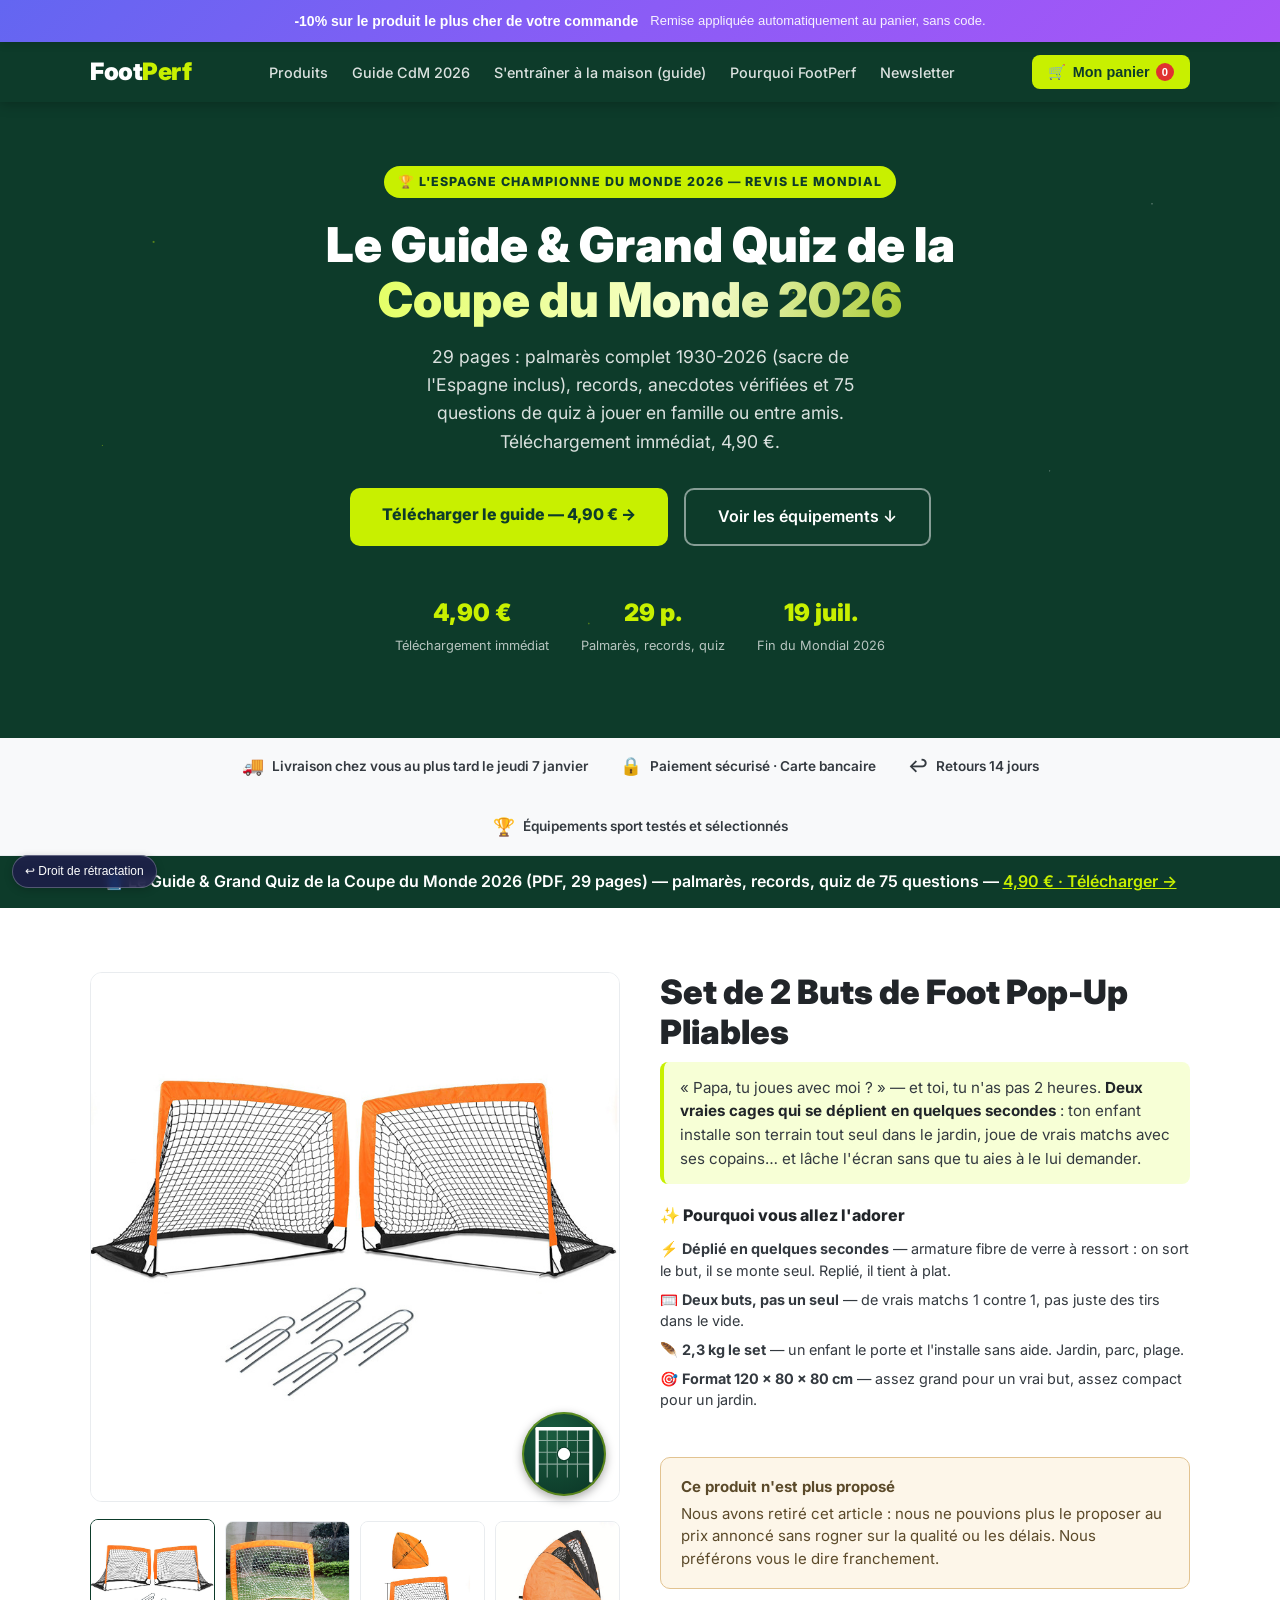
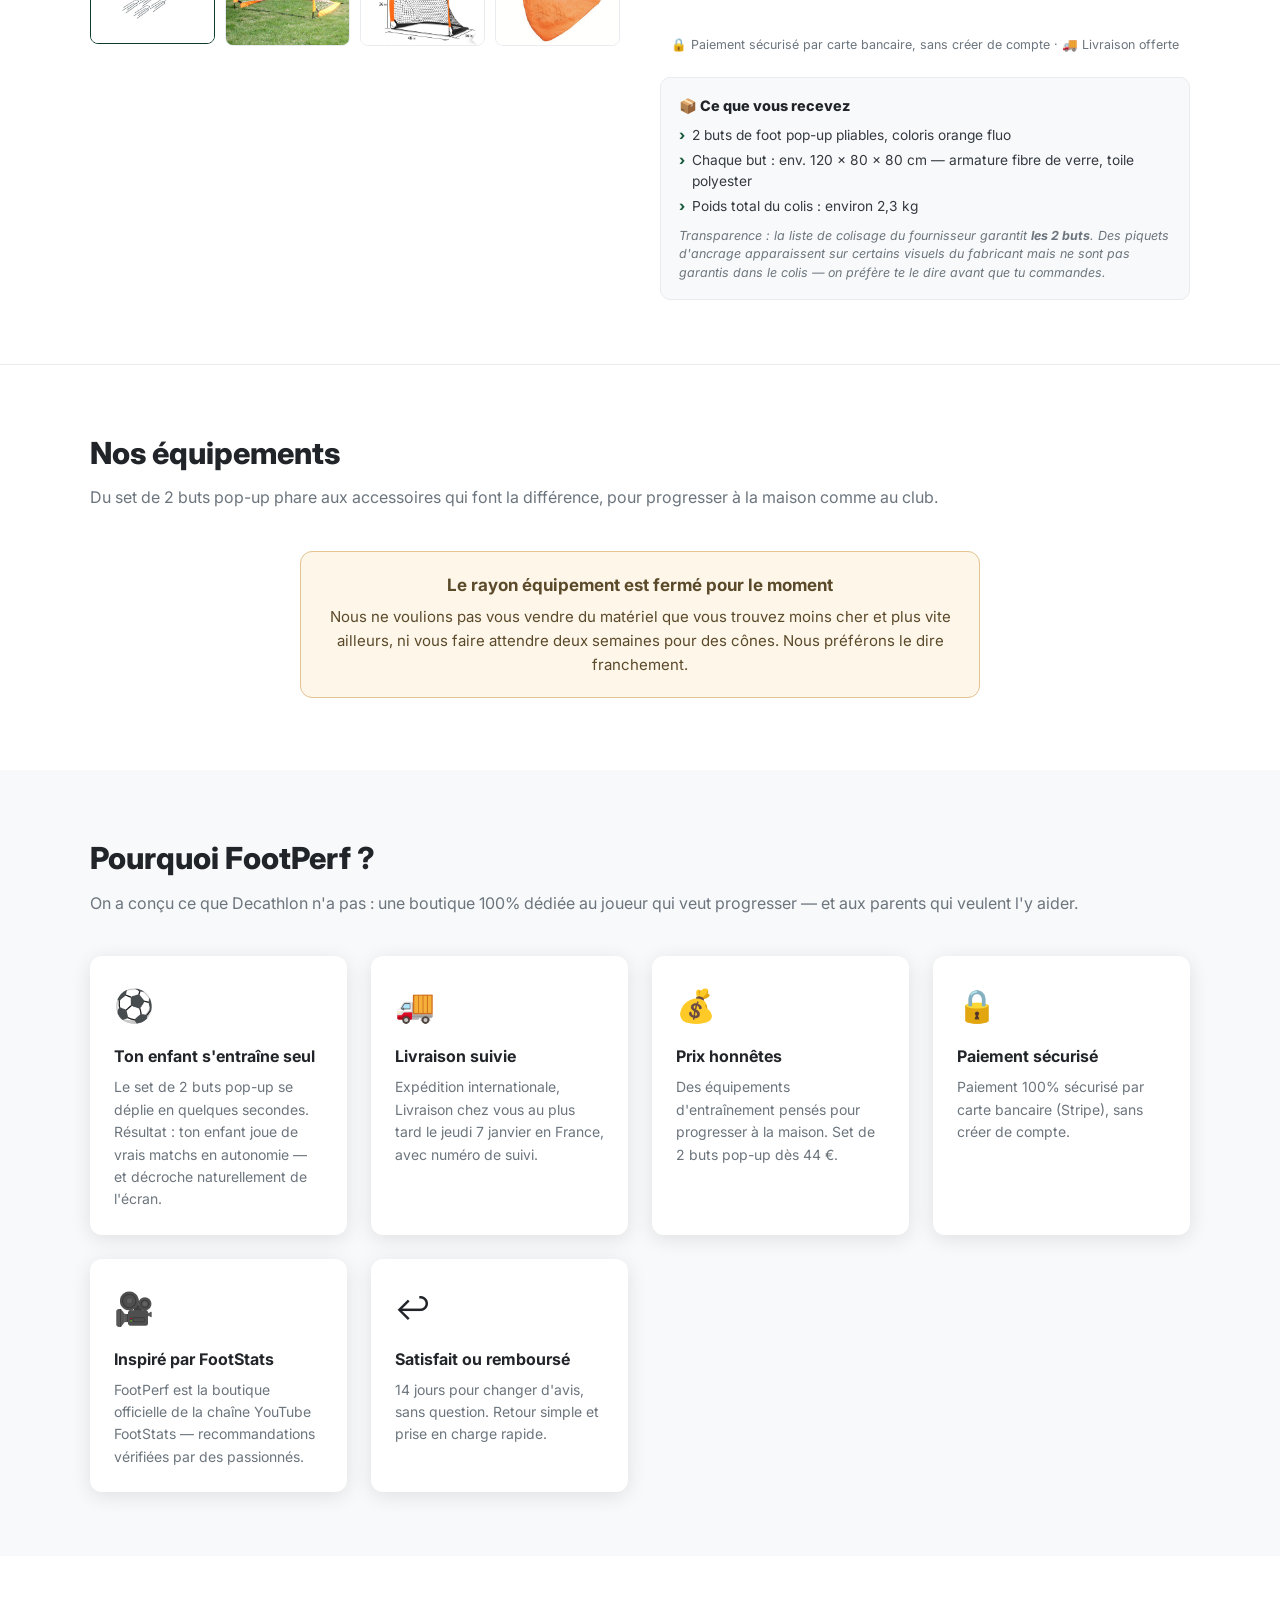
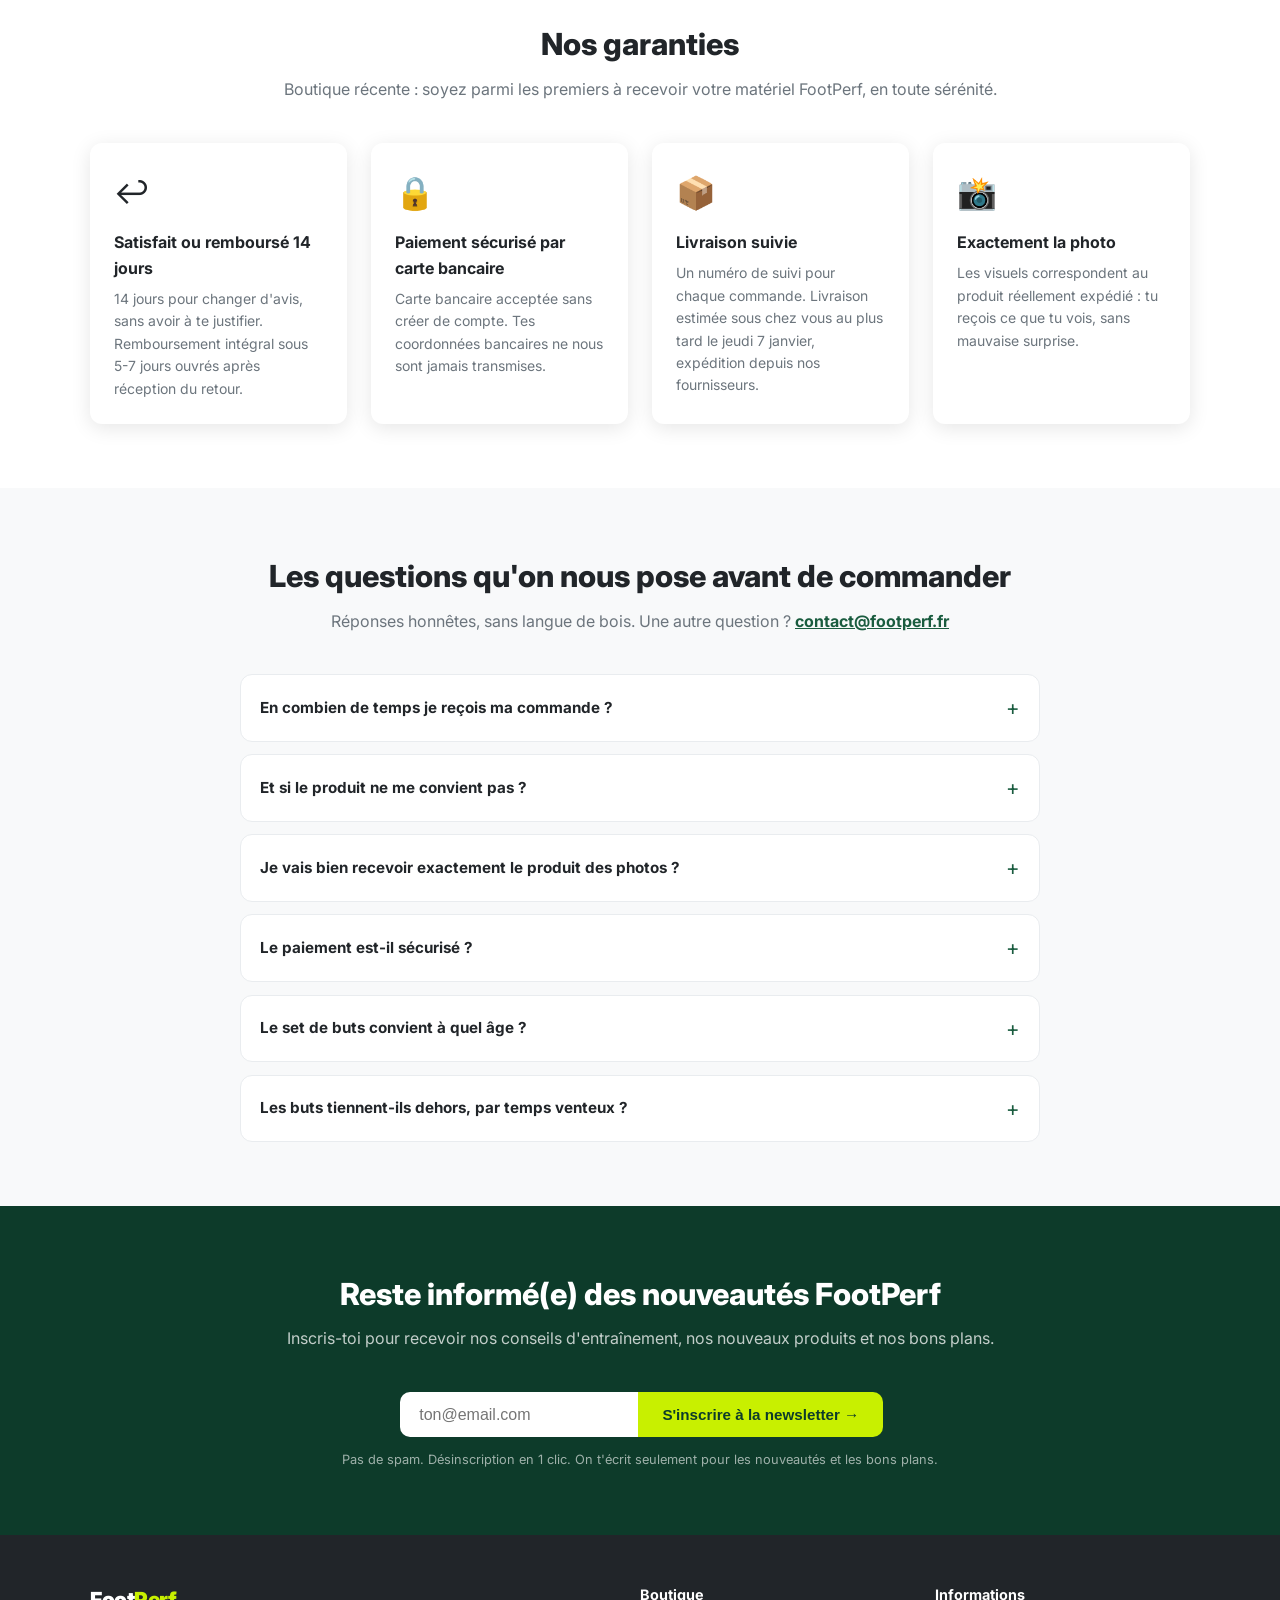
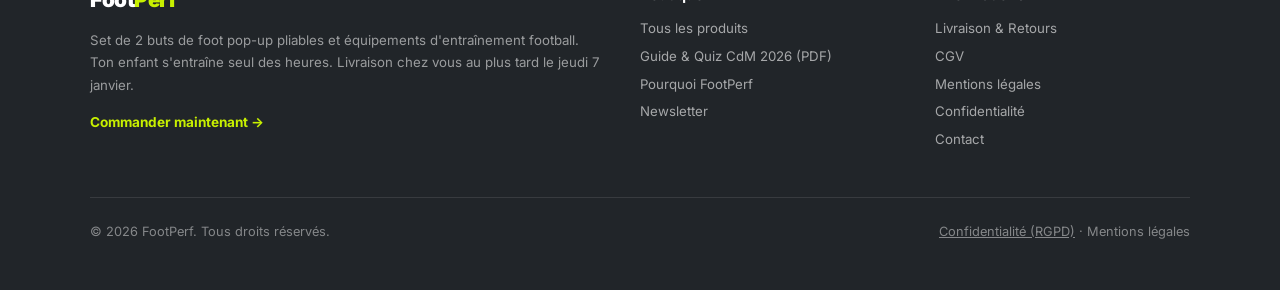
==== commit 223310f2: "Anti-doublon livraison/retours : topbars + hero simplifiés (réassurance native conservée)" ====
--- a/index.html
+++ b/index.html
@@ -553,7 +553,7 @@
             <button class="fiche-paypal" data-bos-cb data-bos-price="44" data-bos-key="buts-pop-up" onclick="bosProductCB(this)">💳 Acheter maintenant par carte — 44,00 €</button>
             <div class="checkout-stripe"></div>
           </div>
-          <p class="cta-micro-note">🔒 Paiement sécurisé par carte bancaire, sans créer de compte · 🚚 Livraison offerte, estimée 12 à 20 jours ouvrés · ↩️ 14 jours pour changer d'avis</p>
+          <p class="cta-micro-note">🔒 Paiement sécurisé par carte bancaire, sans créer de compte · 🚚 Livraison offerte</p>
 
           <div id="bos-trust-mount"></div>
 
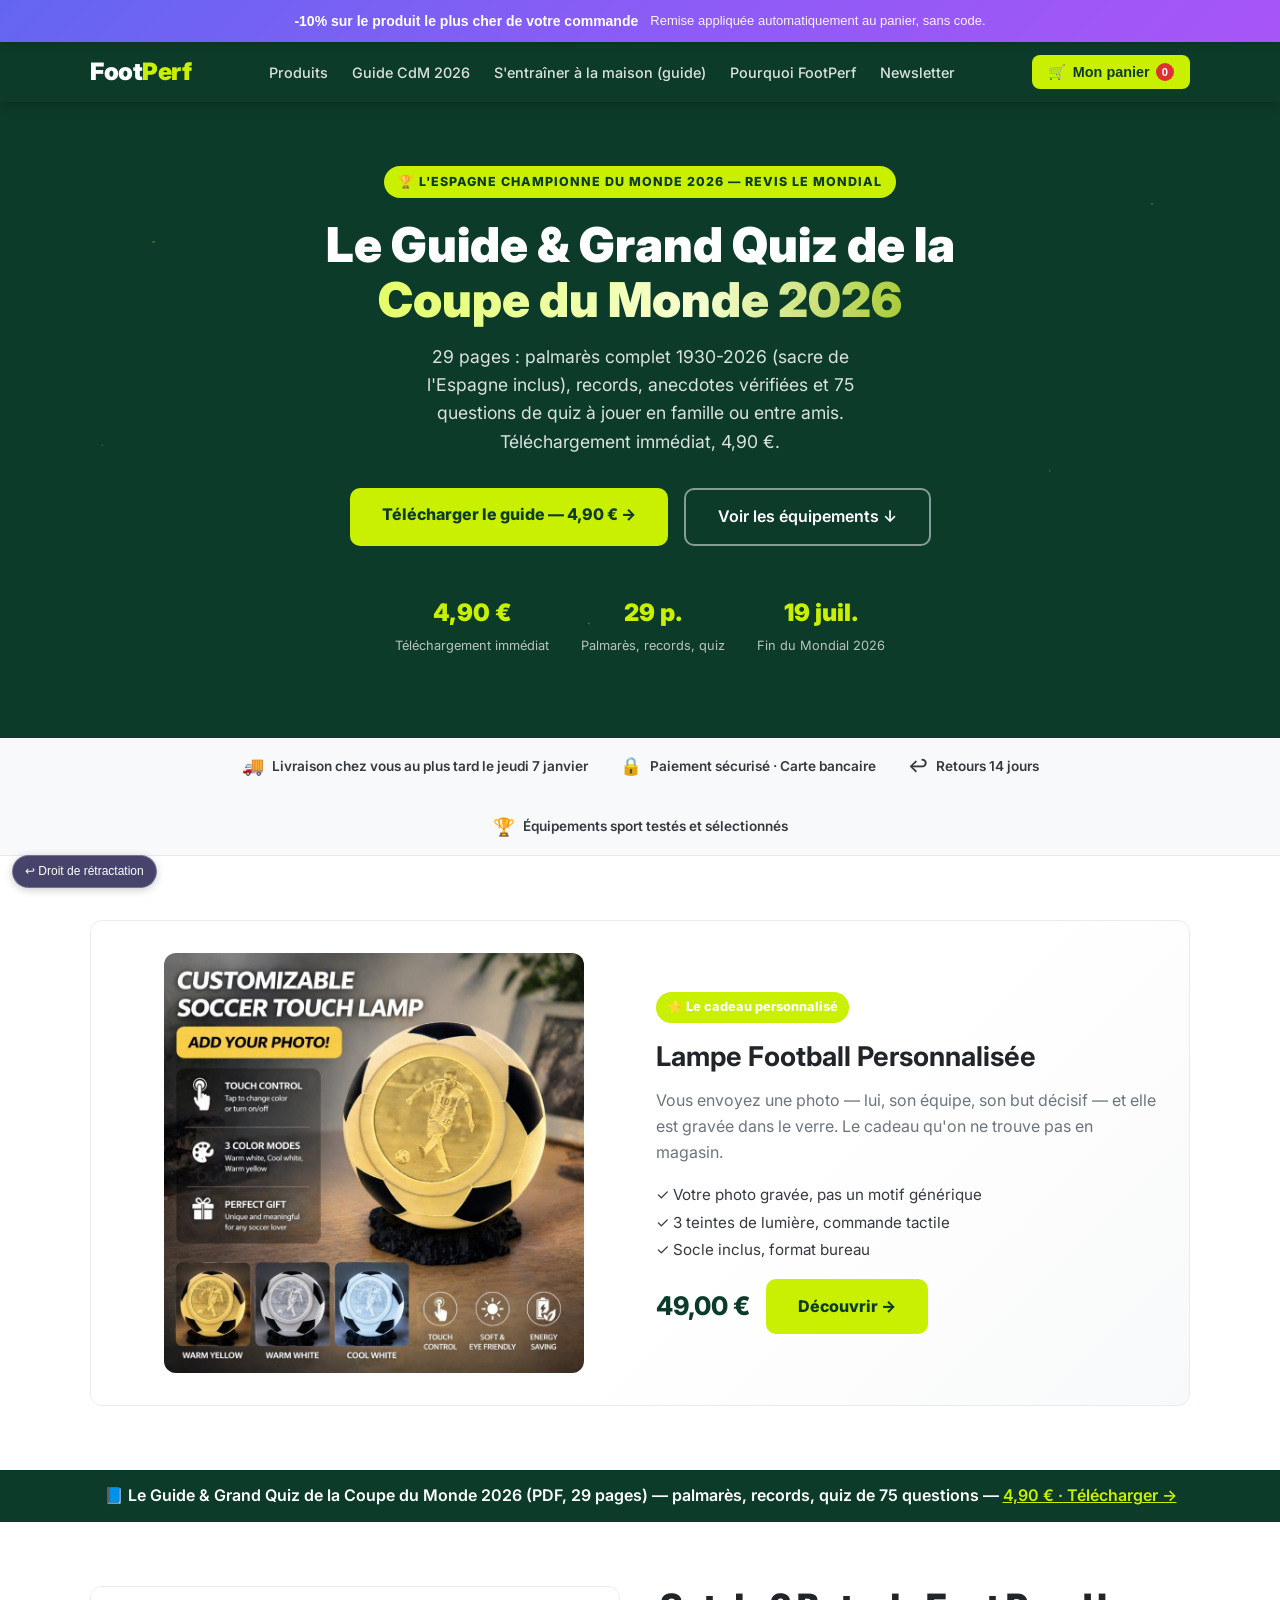
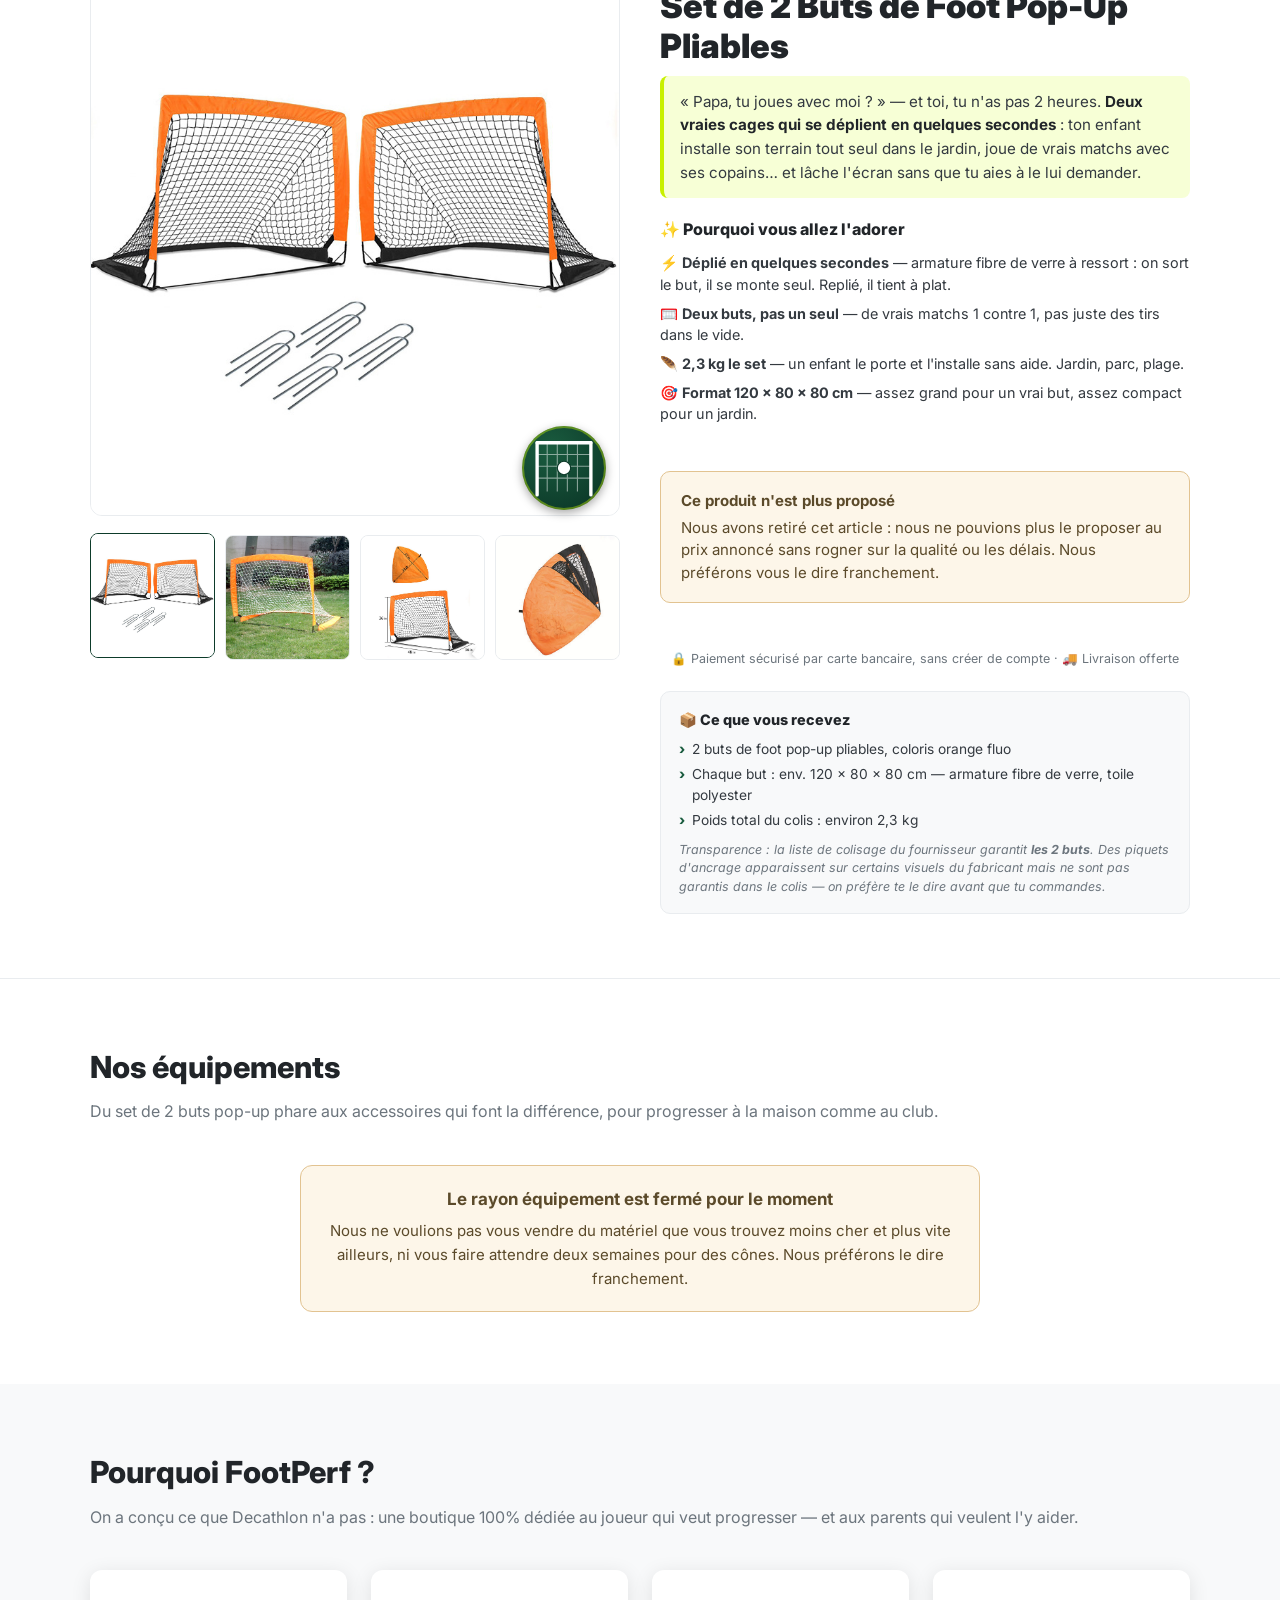
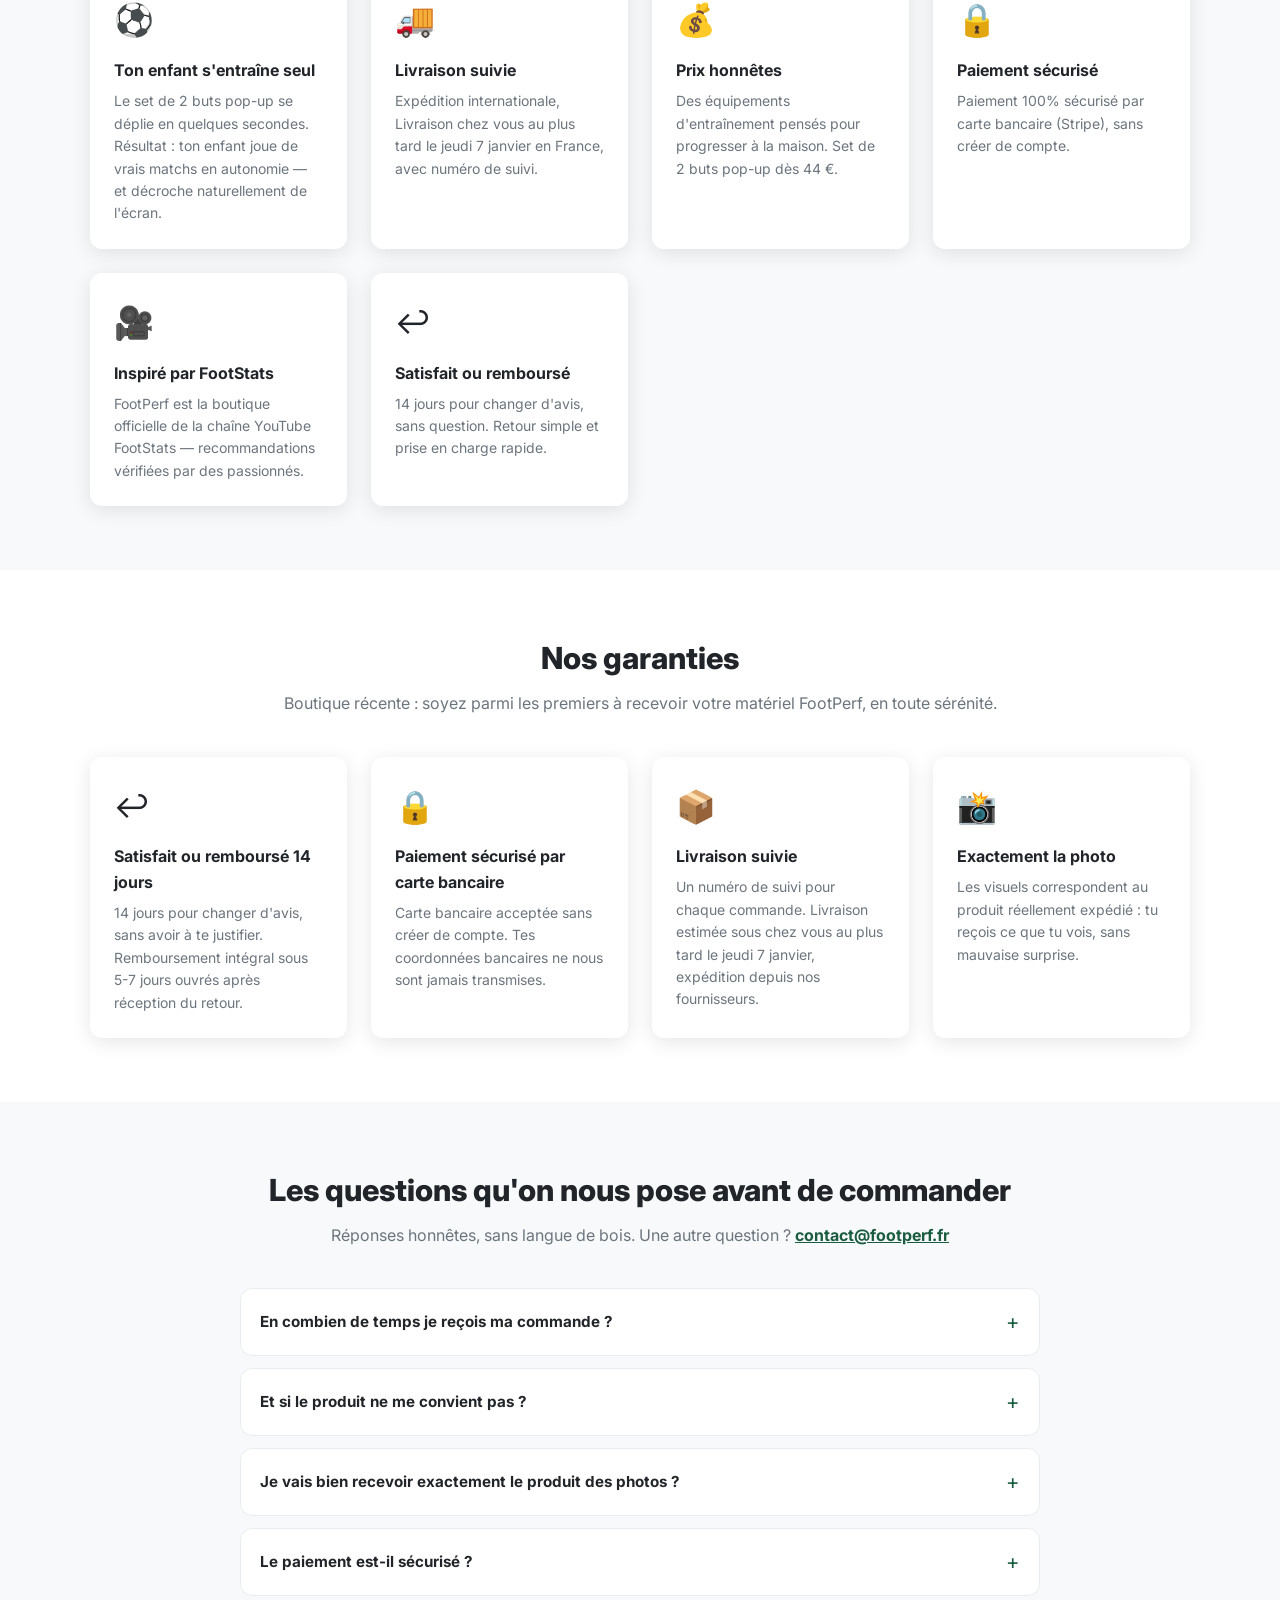
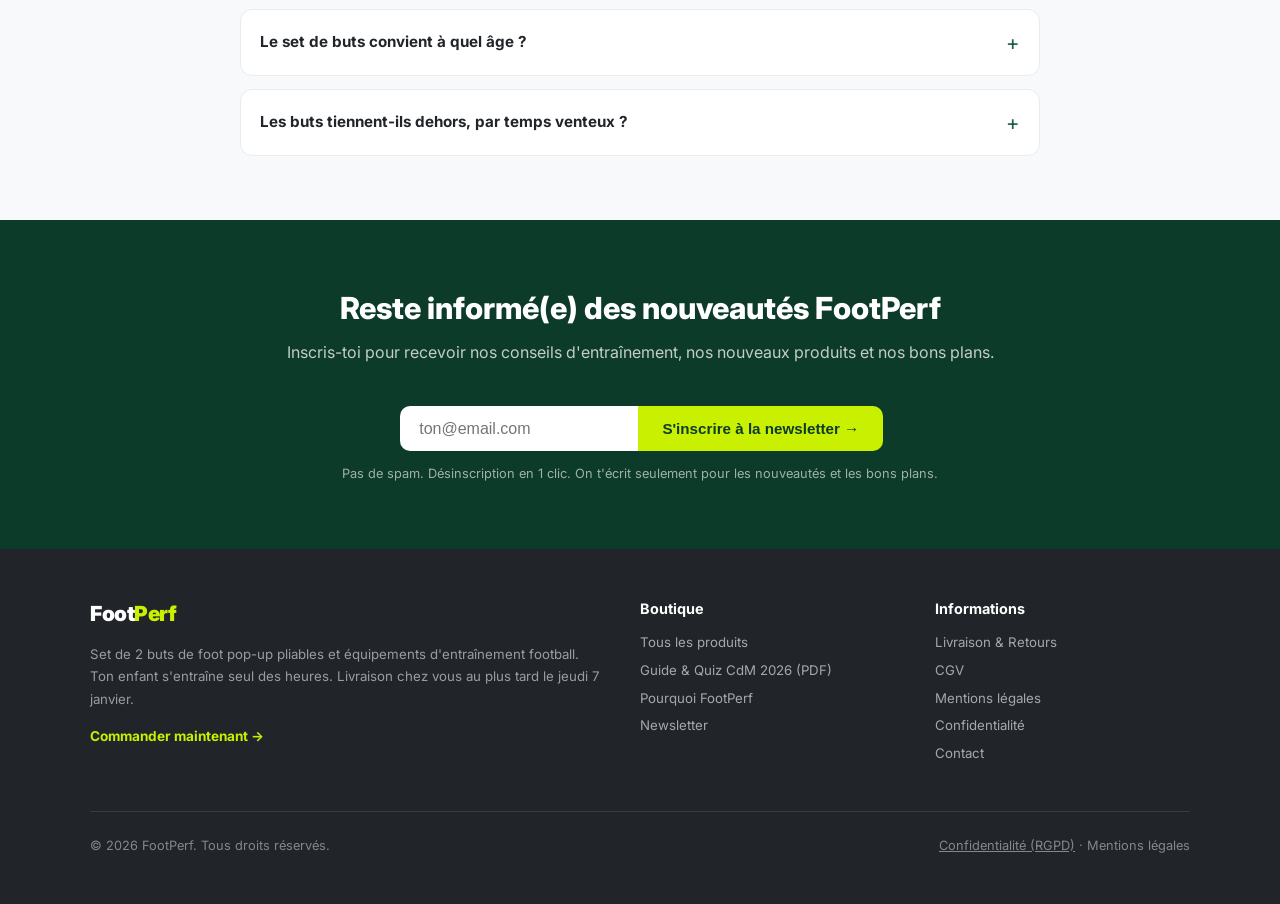
==== commit 637bab0b: "FootPerf : remonte le cadeau personnalisé (Lampe Photo 49€) en section dédiée après le hero — visibl" ====
--- a/index.html
+++ b/index.html
@@ -479,6 +479,29 @@
     </div>
   </div>
 
+  <!-- ⭐ CADEAU PERSONNALISÉ — remonté pour visibilité rapide (04/08) -->
+  <section id="cadeau-parfait">
+    <div class="container">
+      <div style="display:grid;grid-template-columns:repeat(auto-fit,minmax(280px,1fr));gap:2rem;align-items:center;background:linear-gradient(135deg,#fff 60%,#f8f9fa);border:1px solid var(--gray-200);border-radius:var(--radius);padding:2rem">
+        <img src="img/lampe-photo-foot.jpg" alt="Lampe football personnalisée avec photo gravée" style="width:100%;border-radius:12px;max-width:420px;margin:0 auto">
+        <div>
+          <div style="display:inline-block;background:var(--lime);color:var(--white);font-weight:800;font-size:.8rem;padding:.3rem .7rem;border-radius:999px;margin-bottom:.8rem">⭐ Le cadeau personnalisé</div>
+          <h2 style="font-size:1.7rem;margin:0 0 .6rem">Lampe Football Personnalisée</h2>
+          <p style="color:var(--gray-600);line-height:1.6;margin:0 0 1rem">Vous envoyez une photo — lui, son équipe, son but décisif — et elle est gravée dans le verre. Le cadeau qu'on ne trouve pas en magasin.</p>
+          <ul style="list-style:none;padding:0;line-height:1.8;color:var(--gray-800);margin:0 0 1rem;font-size:.95rem">
+            <li>✓ Votre photo gravée, pas un motif générique</li>
+            <li>✓ 3 teintes de lumière, commande tactile</li>
+            <li>✓ Socle inclus, format bureau</li>
+          </ul>
+          <div style="display:flex;align-items:center;gap:1rem;flex-wrap:wrap">
+            <span style="font-size:1.6rem;font-weight:800;color:var(--green)">49,00 €</span>
+            <a href="produit-lampe-photo-foot.html" class="btn-primary">Découvrir →</a>
+          </div>
+        </div>
+      </div>
+    </div>
+  </section>
+
   <!-- BANNIÈRE GUIDE CDM 2026 (produit numérique) -->
   <a href="coupe-du-monde-2026/" style="display:block;background:var(--green);color:var(--white);text-align:center;padding:0.9rem 1rem;font-weight:600;text-decoration:none;line-height:1.45">
     📘 Le Guide &amp; Grand Quiz de la Coupe du Monde 2026 (PDF, 29 pages) — palmarès, records, quiz de 75 questions — <span style="color:var(--lime);text-decoration:underline">4,90&nbsp;€ · Télécharger →</span>
@@ -578,23 +601,6 @@
       <h2 class="section-title">Nos équipements</h2>
       <p class="section-sub">Du set de 2 buts pop-up phare aux accessoires qui font la différence, pour progresser à la maison comme au club.</p>
       <div class="products-grid" id="productsGrid">
-        <div class="product-card hero-product" id="card-lampe-photo-foot">
-          <div class="product-badge">⭐ Cadeau personnalisé</div>
-          <img src="img/lampe-photo-foot.jpg" alt="Lampe football personnalisée avec photo gravée"
-               loading="lazy" style="width:100%;border-radius:12px">
-          <h3>Lampe Football Personnalisée</h3>
-          <p>Vous envoyez une photo — lui, son équipe, son but décisif — et elle est gravée
-             dans le verre. Le cadeau qu'on ne trouve pas en magasin.</p>
-          <ul style="list-style:none;padding:0;line-height:1.7;font-size:.95rem">
-            <li>✓ Votre photo gravée, pas un motif générique</li>
-            <li>✓ 3 teintes de lumière, commande tactile</li>
-            <li>✓ Socle inclus, format bureau</li>
-          </ul>
-          <div class="product-price">49,00 €</div>
-          <a class="buy-now-btn" href="produit-lampe-photo-foot.html"
-             style="display:block;text-align:center;text-decoration:none">Découvrir →</a>
-        </div>
-
         <!-- Rempli par JS -->
       </div>
       <div class="coming-soon" id="comingSoon">
